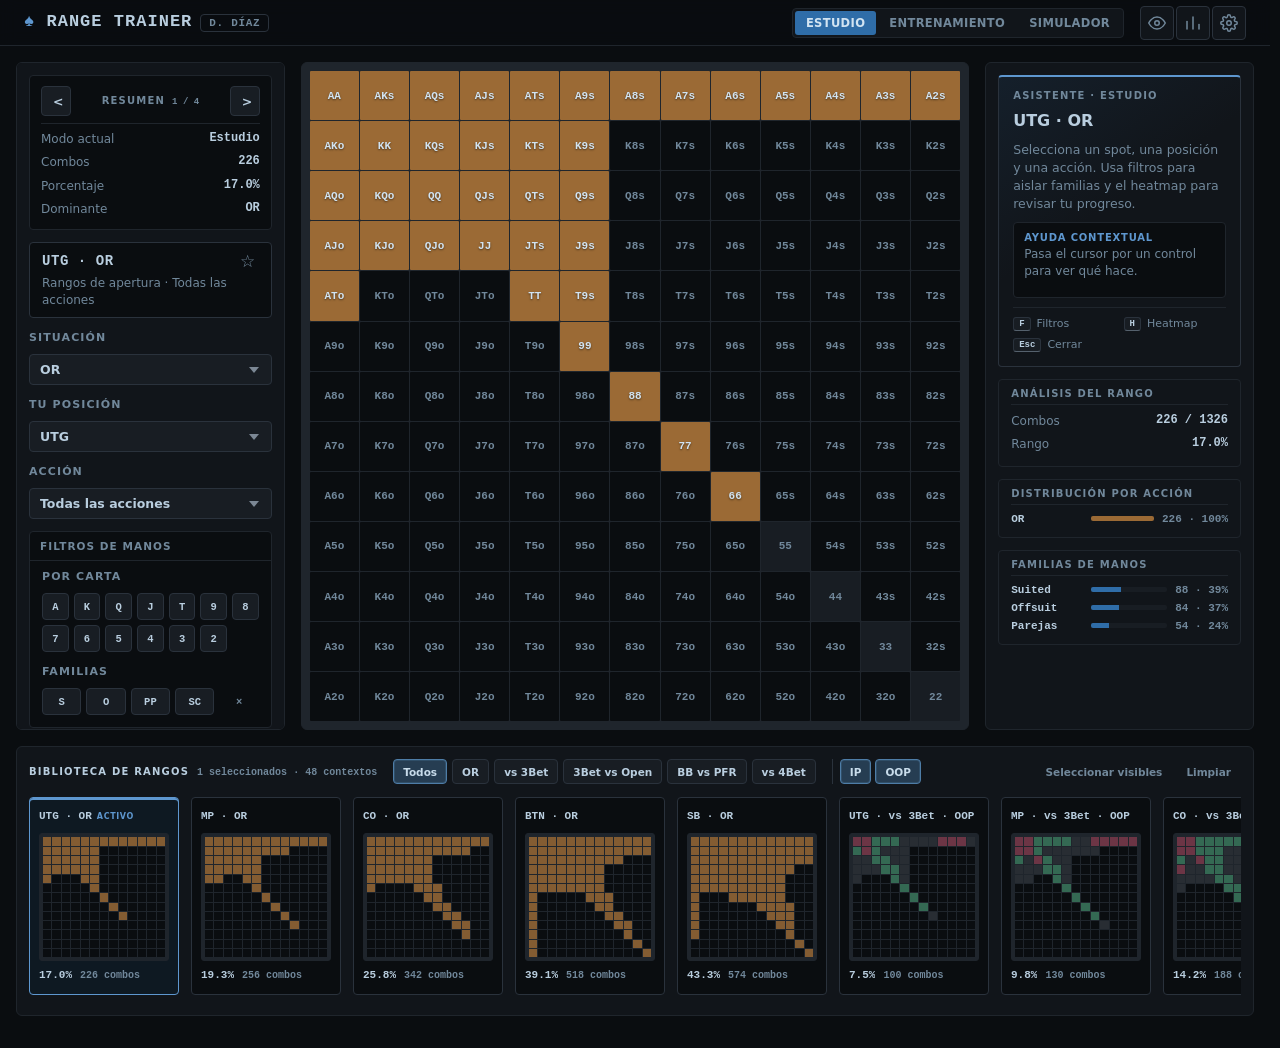
==== index.html @ 61d2cd0c "Base estable antes de Claude" ====
<!DOCTYPE html>
<html lang="es">
<head>
  <meta charset="UTF-8" />
  <meta name="viewport" content="width=device-width, initial-scale=1" />
  <meta name="color-scheme" content="dark" />
  <link rel="icon" href="data:," />
  <title>Range Trainer</title>
  <link rel="stylesheet" href="css/styles.css" />
</head>
<body>

  <!-- ========================================================================
       CABECERA: marca, fuente de rangos activa, tabs de modo y toggle de
       etiquetas. Las tabs cambian de modo sin recargar (ver js/ui/app.js).
       ===================================================================== -->
  <header class="app-header">
    <div class="brand">
      <span class="brand-title"><span class="brand-suit">♠</span> RANGE TRAINER</span>
      <span class="brand-source" id="source-label"></span>
    </div>

    <nav class="tabs" id="mode-tabs" role="tablist" aria-label="Modos">
      <button type="button" data-mode="study" role="tab">Estudio</button>
      <button type="button" data-mode="training" role="tab">Entrenamiento</button>
      <button type="button" data-mode="simulator" role="tab">Simulador</button>
    </nav>

    <div class="header-actions">
      <button type="button" id="labels-toggle" class="icon-btn"
              title="Mostrar u ocultar etiquetas de mano" aria-pressed="false">
        <svg viewBox="0 0 24 24" width="18" height="18" fill="none"
             stroke="currentColor" stroke-width="2" stroke-linecap="round" stroke-linejoin="round">
          <path d="M1 12s4-8 11-8 11 8 11 8-4 8-11 8-11-8-11-8z"/><circle cx="12" cy="12" r="3"/>
        </svg>
      </button>
      <button type="button" id="stats-btn" class="icon-btn" title="Estadísticas">
        <svg viewBox="0 0 24 24" width="18" height="18" fill="none"
             stroke="currentColor" stroke-width="2" stroke-linecap="round" stroke-linejoin="round">
          <line x1="4" y1="20" x2="4" y2="10"/><line x1="12" y1="20" x2="12" y2="4"/><line x1="20" y1="20" x2="20" y2="14"/>
        </svg>
      </button>
      <button type="button" id="config-btn" class="icon-btn" title="Configuración">
        <svg viewBox="0 0 24 24" width="18" height="18" fill="none"
             stroke="currentColor" stroke-width="2" stroke-linecap="round" stroke-linejoin="round">
          <circle cx="12" cy="12" r="3"/>
          <path d="M19.4 15a1.65 1.65 0 0 0 .33 1.82l.06.06a2 2 0 1 1-2.83 2.83l-.06-.06a1.65 1.65 0 0 0-1.82-.33 1.65 1.65 0 0 0-1 1.51V21a2 2 0 1 1-4 0v-.09a1.65 1.65 0 0 0-1-1.51 1.65 1.65 0 0 0-1.82.33l-.06.06a2 2 0 1 1-2.83-2.83l.06-.06a1.65 1.65 0 0 0 .33-1.82 1.65 1.65 0 0 0-1.51-1H3a2 2 0 1 1 0-4h.09a1.65 1.65 0 0 0 1.51-1 1.65 1.65 0 0 0-.33-1.82l-.06-.06a2 2 0 1 1 2.83-2.83l.06.06a1.65 1.65 0 0 0 1.82.33h0a1.65 1.65 0 0 0 1-1.51V3a2 2 0 1 1 4 0v.09a1.65 1.65 0 0 0 1 1.51h0a1.65 1.65 0 0 0 1.82-.33l.06-.06a2 2 0 1 1 2.83 2.83l-.06.06a1.65 1.65 0 0 0-.33 1.82v0a1.65 1.65 0 0 0 1.51 1H21a2 2 0 1 1 0 4h-.09a1.65 1.65 0 0 0-1.51 1z"/>
        </svg>
      </button>
    </div>
  </header>

  <!-- ========================================================================
       CUERPO: matriz + paneles contextuales.
       Todo el contenido dinámico lo genera js/ui/app.js a partir del motor.
       ===================================================================== -->
  <main class="app-main">
    <section class="grid-section" aria-label="Matriz de manos">
      <div class="status-bar">
        <span id="status-label"></span>
        <span id="status-stats"></span>
      </div>
      <div id="grid"></div>
      <!-- En una sesión del simulador esta superficie sustituye a la matriz. -->
      <section id="sim-stage" class="sim-stage" aria-label="Mesa del simulador"></section>
    </section>

    <aside id="panel" class="panel" aria-label="Controles"></aside>

    <!-- Columna de análisis (solo escritorio): métricas y desgloses siempre
         visibles. En móvil la oculta el CSS y la info vive en el panel. -->
    <aside id="insights" class="insights" aria-label="Análisis"></aside>

    <!-- Biblioteca visual y selector de entrenamiento compartido por todos
         los modos. Se mantiene fuera de los tres bloques superiores. -->
    <section id="range-gallery" class="range-gallery" aria-label="Galería de rangos"></section>

  </main>

  <!-- Barra de acciones fija (móvil): comprobar / siguiente / config sin
       hacer scroll. La rellena js/ui/app.js según el estado del quiz. -->
  <nav id="action-bar" class="action-bar" aria-label="Acciones rápidas"></nav>

  <!-- ========================================================================
       SCRIPTS — el orden importa:
         1. core/hands.js        namespace RT + utilidades puras
         2. core/range-engine.js registro y consultas de rangos
         3. core/quiz-engine.js  motores de quiz (define la API de preguntas)
         4. data/*.js            DATOS declarativos (rangos y preguntas)
         5. ui/*.js              matriz e interfaz
       Para añadir rangos o preguntas solo se tocan los archivos de data/.
       ===================================================================== -->
  <script src="js/core/hands.js"></script>
  <script src="js/core/module-registry.js"></script>
  <script src="js/core/range-engine.js"></script>
  <script src="js/core/quiz-engine.js"></script>
  <script src="js/core/stats.js"></script>
  <script src="js/core/simulator-engine.js"></script>
  <script src="js/data/ranges.data.js"></script>
  <script src="js/data/ranges-extra.data.js"></script>
  <script src="js/data/questions.data.js"></script>
  <script src="js/ui/components.js"></script>
  <script src="js/ui/grid.js"></script>
  <script src="js/ui/settings.js"></script>
  <script src="js/ui/range-gallery.js"></script>
  <script src="js/ui/dialogs.js"></script>
  <script src="js/ui/quizzes/quiz-common-ui.js"></script>
  <script src="js/ui/quizzes/quiz-results-ui.js"></script>
  <script src="js/ui/study/study-ui.js"></script>
  <script src="js/ui/quizzes/range-quiz-ui.js"></script>
  <script src="js/ui/quizzes/surgical-quiz-ui.js"></script>
  <script src="js/ui/quizzes/training-ui.js"></script>
  <script src="js/ui/simulator/table-view.js"></script>
  <script src="js/ui/simulator-ui.js"></script>
  <script src="js/ui/app.js"></script>
</body>
</html>
---- css/styles.css ----
/* ============================================================================
 * styles.css — SISTEMA DE DISEÑO DE RANGE TRAINER
 * ============================================================================
 * Tema oscuro, minimalista y rápido. Sin dependencias externas: tipografías
 * del sistema (la app funciona 100% offline abriendo index.html).
 *
 * ÍNDICE
 *   1. Tokens (variables globales)
 *   2. Base y layout
 *   3. Cabecera y tabs
 *   4. Matriz 13×13
 *   5. Panel y componentes (botones, grupos, tarjetas, chips)
 *   6. Feedback de revisión
 *   7. Responsive
 *   8. Accesibilidad y movimiento reducido
 * ==========================================================================*/

/* ----------------------------------------------------------------------------
 * 1. TOKENS — toda la app deriva de estas variables. Cambiar el tema o la
 *    escala se hace aquí, en un único sitio.
 * --------------------------------------------------------------------------*/
:root {
  /* Color — herramienta profesional de análisis: fondo casi negro,
     superficies gris carbón, bordes gris acero, texto blanco roto y
     secundario gris azulado. Acento azul frío contenido (estilo software
     financiero); los rojos quedan reservados para errores. */
  --bg:        #0a0d10;   /* fondo casi negro */
  --surface:   #11151a;   /* paneles y tarjetas, gris carbón */
  --surface-2: #181d23;   /* elementos elevados / hover */
  --border:    #2a323c;   /* gris acero */
  --border-soft: #1f252c;
  --text:      #b9cedf;   /* azul hielo suave */
  --text-muted:#71889b;   /* gris azulado */
  --accent:    #2f6da8;   /* azul frío: acción primaria */
  --accent-hi: #5e97cf;   /* variante para texto/realces sobre fondo oscuro */
  --accent-ink:#d2e4f2;
  --selected-bg: #263d52;
  --selected-border: #4e7da7;
  --selected-text: #c8dceb;
  --scroll-track: #10161c;
  --scroll-thumb: #354b5e;
  --scroll-thumb-hover: #496984;

  /* Semánticos de revisión (discretos, contraste útil) */
  --ok:      #3f9d74;
  --extra:   #bd9343;
  --missing: #5d8fc2;
  --wrong:   #bd5550;

  /* Tipografía (sistema: cero dependencias, carga instantánea) */
  --font-ui:   system-ui, -apple-system, "Segoe UI", Roboto, "Helvetica Neue", sans-serif;
  --font-mono: ui-monospace, "SF Mono", "Cascadia Mono", "JetBrains Mono", Menlo, Consolas, monospace;

  /* Escala de espaciado */
  --sp-1: 4px;  --sp-2: 8px;  --sp-3: 12px;  --sp-4: 16px;  --sp-5: 24px;  --sp-6: 32px;

  /* Radios y sombras: geometría dura, esquinas mínimas */
  --radius: 6px;
  --radius-sm: 4px;
  --shadow: 0 8px 24px rgba(0, 0, 0, .45);

  /* Tamaños de layout */
  --panel-width: clamp(250px, 21vw, 300px);
  --header-h: 46px;
  --workspace-grid-height: min(78vh, var(--grid-max));
  --workspace-grid-offset: 31px;

  /* Ajustables desde Configuración (js/ui/settings.js) */
  --grid-max: 720px;        /* tamaño máximo de la matriz */
  --base-font: 14px;        /* tamaño de texto base */
  --cell-intensity: 100;    /* % de intensidad del color de las celdas */
}

/* Tema de alto contraste: mismos componentes, tokens más duros. */
body[data-theme="contraste"] {
  --bg: #000000;
  --surface: #0b0d10;
  --surface-2: #151920;
  --border: #3d4651;
  --border-soft: #2b323b;
  --text: #c7dceb;
  --text-muted: #849bae;
  --accent-ink: #d9e9f5;
  --selected-bg: #2b465e;
  --selected-border: #628fb5;
  --selected-text: #d5e6f2;
  --cell-intensity: 100;
}

/* ----------------------------------------------------------------------------
 * 2. BASE Y LAYOUT
 * --------------------------------------------------------------------------*/
* {
  box-sizing: border-box;
  scrollbar-width: thin;
  scrollbar-color: var(--scroll-thumb) var(--scroll-track);
}

*::-webkit-scrollbar {
  width: 10px;
  height: 10px;
}

*::-webkit-scrollbar-track {
  background: var(--scroll-track);
  border-radius: 999px;
}

*::-webkit-scrollbar-thumb {
  background: var(--scroll-thumb);
  border: 2px solid var(--scroll-track);
  border-radius: 999px;
}

*::-webkit-scrollbar-thumb:hover { background: var(--scroll-thumb-hover); }
*::-webkit-scrollbar-corner { background: var(--scroll-track); }

::selection {
  color: var(--selected-text);
  background: color-mix(in srgb, var(--accent) 58%, var(--surface-2));
}

html, body { margin: 0; padding: 0; }

body {
  background: var(--bg);
  color: var(--text);
  font-family: var(--font-ui);
  font-size: var(--base-font);
  line-height: 1.45;
  -webkit-font-smoothing: antialiased;
  min-height: 100vh;
}

.app-main {
  display: grid;
  grid-template-columns: minmax(0, 1fr) var(--panel-width);
  gap: var(--sp-4);
  max-width: 1480px;
  margin: 0 auto;
  padding: var(--sp-4);
  align-items: start;
}

/* ----------------------------------------------------------------------------
 * 3. CABECERA Y TABS
 * --------------------------------------------------------------------------*/
.app-header {
  position: sticky;
  top: 0;
  z-index: 10;
  display: flex;
  align-items: center;
  gap: var(--sp-4);
  height: var(--header-h);
  padding: 0 var(--sp-5);
  background: color-mix(in srgb, var(--bg) 88%, transparent);
  backdrop-filter: blur(8px);
  border-bottom: 1px solid var(--border-soft);
}

.brand {
  display: flex;
  align-items: baseline;
  gap: var(--sp-2);
  min-width: 0;
}

.brand-title {
  font-family: var(--font-mono);
  font-weight: 700;
  font-size: 17px;
  letter-spacing: .06em;
  white-space: nowrap;
}

.brand-title .brand-suit { color: var(--accent-hi); }

.brand-source {
  font: 600 11px var(--font-mono);
  letter-spacing: .06em;
  text-transform: uppercase;
  color: var(--text-muted);
  border: 1px solid var(--border);
  border-radius: var(--radius-sm);
  padding: 2px 8px;
  white-space: nowrap;
}

.tabs {
  display: flex;
  gap: 2px;
  margin-left: auto;
  background: var(--surface);
  border: 1px solid var(--border-soft);
  border-radius: var(--radius-sm);
  padding: 2px;
}

.tabs button {
  appearance: none;
  border: 0;
  background: transparent;
  color: var(--text-muted);
  font: 700 11.5px var(--font-ui);
  letter-spacing: .03em;
  text-transform: uppercase;
  padding: 5px 11px;
  border-radius: 3px;
  cursor: pointer;
  transition: background .15s, color .15s;
  white-space: nowrap;
}

.tabs button:hover { color: var(--text); }

.tabs button.is-active {
  background: var(--accent);
  color: var(--accent-ink);
}

.header-actions {
  display: flex;
  align-items: center;
  gap: 2px;
  flex: 0 0 auto;
}

/* Botón icono (toggle de etiquetas) */
.icon-btn {
  appearance: none;
  background: var(--surface);
  border: 1px solid var(--border);
  color: var(--text-muted);
  border-radius: var(--radius-sm);
  width: 34px;
  height: 34px;
  display: grid;
  place-items: center;
  cursor: pointer;
  transition: color .15s, border-color .15s;
}
.icon-btn:hover { color: var(--text); border-color: var(--text-muted); }
.icon-btn.is-active { color: var(--accent-hi); border-color: var(--accent); }

/* ----------------------------------------------------------------------------
 * 4. MATRIZ 13×13 — el elemento protagonista de la aplicación.
 * --------------------------------------------------------------------------*/
.grid-section {
  display: flex;
  flex-direction: column;
  gap: var(--sp-3);
  min-width: 0;
}

.status-bar {
  display: flex;
  align-items: center;
  gap: var(--sp-3);
  font-family: var(--font-mono);
  font-size: 13px;
}

#status-label {
  font-weight: 700;
  letter-spacing: .04em;
}

#status-stats {
  color: var(--text-muted);
  margin-left: auto;
  white-space: nowrap;
}

#grid {
  position: relative;
  display: grid;
  grid-template-columns: repeat(13, minmax(0, 1fr));
  grid-template-rows: repeat(13, minmax(0, 1fr));
  gap: 1px;
  width: 100%;
  max-width: min(78vh, var(--grid-max));
  aspect-ratio: 1;
  padding: var(--sp-2);
  background: var(--border-soft);
  border: 1px solid var(--border-soft);
  border-radius: var(--radius);
  user-select: none;
}

#grid.grid-neutral .cell {
  color: transparent;
  opacity: .18;
  filter: none;
  pointer-events: none;
}

#grid.grid-neutral::after {
  content: attr(data-neutral-message);
  position: absolute;
  inset: 50% auto auto 50%;
  width: min(72%, 360px);
  transform: translate(-50%, -50%);
  padding: var(--sp-4);
  color: var(--text);
  background: color-mix(in srgb, var(--surface) 94%, transparent);
  border: 1px solid var(--border);
  border-top-color: var(--accent-hi);
  border-radius: var(--radius);
  box-shadow: 0 12px 32px rgb(0 0 0 / 28%);
  font: 700 13px/1.5 var(--font-mono);
  letter-spacing: .04em;
  text-align: center;
  pointer-events: none;
  z-index: 2;
}

/* Solo bloqueamos el scroll táctil cuando la matriz es interactiva
   (pintado por arrastre); en modo estudio la página debe poder
   desplazarse aunque el dedo empiece sobre la matriz. */
#grid.grid-interactive { touch-action: none; }

.cell {
  appearance: none;
  border: 0;
  border-radius: 1px;
  background: var(--bg);
  color: var(--text-muted);
  font: 600 clamp(7px, 1.1vw, 11px) var(--font-mono);
  padding: 0;
  display: flex;
  flex-direction: column;
  align-items: center;
  justify-content: center;
  min-width: 0;
  min-height: 0;
  overflow: hidden;
  cursor: default;
  transition: filter .1s;
}

.cell-label { line-height: 1.1; }
.cell-metric {
  min-height: 0;
  font-size: clamp(5px, .7vw, 8px);
  line-height: 1.05;
  color: color-mix(in srgb, currentColor 72%, var(--text-muted));
  white-space: nowrap;
}
.cell-metric:empty { display: none; }

/* Diagonal de parejas ligeramente diferenciada */
.cell-pair { background: var(--surface-2); }

/* Relleno por acción (--cell-color lo fija grid.js). La intensidad es
   configurable: el color se mezcla con el fondo según --cell-intensity. */
.cell-filled {
  background: color-mix(in srgb, var(--cell-color) calc(var(--cell-intensity) * 1%), var(--surface-2));
  color: var(--accent-ink);
  text-shadow: 0 1px 2px rgba(0, 0, 0, .5);
}

/* Selección binaria del quiz quirúrgico: acero claro, sin colorines */
.cell-selected {
  background: var(--selected-bg);
  box-shadow: inset 0 0 0 1px var(--selected-border);
  color: var(--selected-text);
  font-weight: 700;
}

/* Atenuado por filtros del modo estudio */
.cell-dimmed { opacity: .18; }

/* Interactividad */
.grid-interactive .cell { cursor: pointer; }
.grid-interactive .cell:hover { filter: brightness(1.25); }
.grid-dragging .cell { transition: none; }

/* Ocultar etiquetas (entrenar sin texto) */
.grid-hide-labels .cell { color: transparent; text-shadow: none; }

/* Marcas de revisión */
.mark-ok      { box-shadow: inset 0 0 0 2px var(--ok); }
.mark-wrong   { box-shadow: inset 0 0 0 2px var(--wrong); }
.mark-extra   { box-shadow: inset 0 0 0 2px var(--extra); }
.mark-missing {
  box-shadow: inset 0 0 0 2px var(--missing);
  border-style: dashed;
  opacity: .85;
}

/* ----------------------------------------------------------------------------
 * 5. PANEL Y COMPONENTES
 * --------------------------------------------------------------------------*/
.panel {
  display: flex;
  flex-direction: column;
  gap: var(--sp-3);
  background: var(--surface);
  border: 1px solid var(--border-soft);
  border-radius: var(--radius);
  padding: var(--sp-3);
  position: sticky;
  top: calc(var(--header-h) + var(--sp-4));
  max-height: calc(100vh - var(--header-h) - var(--sp-6));
  overflow-y: auto;
}

.workspace-card {
  display: flex;
  flex-direction: column;
  gap: 7px;
  padding: 10px 11px;
  background: var(--bg);
  border: 1px solid var(--border-soft);
  border-radius: var(--radius-sm);
}

.workspace-pager {
  flex: 0 0 auto;
  min-height: 138px;
}

.workspace-pager-head {
  display: grid;
  grid-template-columns: 30px 1fr 30px;
  align-items: center;
  gap: 6px;
  padding-bottom: 7px;
  border-bottom: 1px solid var(--border-soft);
}

.workspace-page-btn {
  min-width: 30px;
  width: 30px;
  min-height: 28px;
  padding: 0;
  font: 700 19px/1 var(--font-mono);
  color: var(--text-muted);
}

.workspace-page-title {
  display: flex;
  align-items: baseline;
  justify-content: center;
  gap: 7px;
  min-width: 0;
  text-align: center;
}

.workspace-page-index {
  font: 600 9px var(--font-mono);
  color: var(--text-muted);
  white-space: nowrap;
}

.workspace-page-body {
  display: flex;
  flex-direction: column;
  gap: 6px;
  min-height: 72px;
  justify-content: center;
  overflow: hidden;
}

.workspace-head {
  display: flex;
  align-items: center;
  justify-content: space-between;
  gap: var(--sp-2);
}

.workspace-eyebrow,
.assistant-eyebrow {
  font: 700 10px var(--font-ui);
  letter-spacing: .12em;
  text-transform: uppercase;
  color: var(--text-muted);
}

.mode-badge {
  font: 700 10px var(--font-mono);
  letter-spacing: .05em;
  text-transform: uppercase;
  color: var(--accent-hi);
  border: 1px solid var(--accent);
  border-radius: 3px;
  padding: 2px 6px;
}

.workspace-metrics {
  display: flex;
  flex-direction: column;
  gap: 4px;
  padding-top: 6px;
  border-top: 1px solid var(--border-soft);
}

.workspace-card .stat-value {
  max-width: 168px;
  overflow: hidden;
  text-overflow: ellipsis;
}

.legend-grid {
  display: grid;
  grid-template-columns: repeat(2, minmax(0, 1fr));
  gap: 5px 10px;
}

.legend-item {
  display: flex;
  align-items: center;
  gap: 6px;
  min-width: 0;
  font: 600 11px var(--font-mono);
  color: var(--text-muted);
}

.legend-dot {
  width: 9px;
  height: 9px;
  flex: 0 0 auto;
  border-radius: 2px;
  box-shadow: inset 0 0 0 1px rgba(255, 255, 255, .12);
}

.shortcut-grid {
  display: grid;
  grid-template-columns: repeat(2, minmax(0, 1fr));
  gap: 5px 8px;
}

.shortcut-row {
  display: flex;
  align-items: center;
  gap: 6px;
  min-width: 0;
  font-size: 11px;
  color: var(--text-muted);
}

.shortcut-key,
.key-hint {
  font: 700 9px var(--font-mono);
  color: var(--text);
  background: var(--surface-2);
  border: 1px solid var(--border);
  border-bottom-color: color-mix(in srgb, var(--border) 70%, var(--text));
  border-radius: 3px;
  padding: 1px 5px;
  white-space: nowrap;
}

.shortcut-label {
  min-width: 0;
  overflow: hidden;
  text-overflow: ellipsis;
  white-space: nowrap;
}

.key-hint {
  margin-left: 7px;
  color: currentColor;
  background: color-mix(in srgb, var(--bg) 55%, transparent);
}

.panel-group { display: flex; flex-direction: column; gap: var(--sp-2); }

.panel-group-title {
  font-size: 11px;
  font-weight: 700;
  letter-spacing: .1em;
  text-transform: uppercase;
  color: var(--text-muted);
}

.btn-row { display: flex; flex-wrap: wrap; gap: var(--sp-2); }

.study-rank-filters .btn-row {
  display: grid;
  grid-template-columns: repeat(7, minmax(0, 1fr));
  gap: 5px;
}
.study-rank-filters .btn,
.study-family-filters .btn,
.study-heatmap-filters .btn {
  min-width: 0;
  min-height: 27px;
  padding: 3px 6px;
  font: 700 10.5px var(--font-mono);
}
.study-family-filters .btn-row,
.study-heatmap-filters .btn-row {
  display: grid;
  grid-auto-flow: column;
  grid-auto-columns: minmax(0, 1fr);
  gap: 5px;
}

.training-mode-selector,
.training-filter {
  display: flex;
  flex-direction: column;
  gap: 6px;
}

.training-mode-selector {
  padding: 9px 10px;
  background: var(--surface);
  border: 1px solid var(--border-soft);
  border-radius: var(--radius-sm);
}

.training-mode-grid,
.training-filter-grid {
  display: grid;
  gap: 5px;
  width: 100%;
}

.training-mode-grid {
  grid-template-columns: repeat(2, minmax(0, 1fr));
}

.training-filter-grid .btn,
.training-mode-grid .btn {
  width: 100%;
  min-width: 0;
  padding-inline: 5px;
  overflow: hidden;
  text-overflow: ellipsis;
  white-space: nowrap;
}

.training-filter.is-ranks .training-filter-grid {
  grid-template-columns: repeat(7, minmax(0, 1fr));
}

.training-filter.is-families .training-filter-grid {
  grid-template-columns: repeat(4, minmax(0, 1fr));
}

.training-filter.is-actions .training-filter-grid {
  grid-template-columns: repeat(5, minmax(0, 1fr));
}

.training-filter.is-levels .training-filter-grid {
  grid-template-columns: repeat(3, minmax(0, 1fr));
}

.training-filter.is-ranks .btn,
.training-filter.is-actions .btn {
  font-family: var(--font-mono);
  font-size: 10px;
}

.training-mode-grid .btn,
.training-filter.is-families .btn {
  font-size: 10.5px;
}

.training-filter.is-families .btn {
  padding-inline: 2px;
}

.training-filter.is-families .btn:last-child {
  font-size: 9px;
}

.panel-hint {
  margin: 0;
  font-size: 13px;
  color: var(--text-muted);
}

/* Botón estándar */
.btn {
  appearance: none;
  font: 600 12.5px var(--font-ui);
  color: var(--text);
  background: var(--surface-2);
  border: 1px solid var(--border);
  border-radius: var(--radius-sm);
  padding: 5px 11px;
  min-height: 30px;          /* densidad de escritorio; la barra móvil usa 44px */
  cursor: pointer;
  transition: border-color .15s, background .15s, color .15s;
}

.btn:hover:not(:disabled) { border-color: var(--text-muted); }

.btn.is-active {
  background: var(--selected-bg);
  border-color: var(--selected-border);
  color: var(--selected-text);
  box-shadow: inset 0 0 0 1px color-mix(in srgb, var(--selected-border) 28%, transparent);
}

.btn:disabled {
  opacity: .35;
  cursor: not-allowed;
}

/* Botón con acento de acción (pinceles y leyenda): el color viene del dato */
.btn-action { border-left: 4px solid var(--btn-accent, var(--border)); }
.btn-action.is-active {
  background: var(--btn-accent);
  border-color: var(--btn-accent);
  color: var(--accent-ink);
}

/* Acción primaria */
.btn-primary {
  background: var(--accent);
  border-color: var(--accent);
  color: var(--accent-ink);
}
.btn-primary:hover:not(:disabled) {
  border-color: var(--accent);
  filter: brightness(1.08);
}

/* Botón discreto */
.btn-ghost {
  background: transparent;
  border-color: transparent;
  color: var(--text-muted);
}
.btn-ghost:hover:not(:disabled) { color: var(--text); border-color: var(--border); }

/* Tarjeta de enunciado (quiz) */
.prompt-card {
  background: var(--surface-2);
  border: 1px solid var(--border);
  border-left: 3px solid var(--accent);
  border-radius: var(--radius-sm);
  padding: var(--sp-2) var(--sp-3);
  display: flex;
  flex-direction: column;
  gap: var(--sp-1);
}

.prompt-progress {
  font: 700 11px var(--font-mono);
  color: var(--text-muted);
  letter-spacing: .08em;
  text-transform: uppercase;
}

.prompt-text { font-weight: 600; font-size: 15px; }

.prompt-sub {
  font-size: 12.5px;
  color: var(--text-muted);
  line-height: 1.4;
}

/* Resumen fijo de contexto (modo estudio): qué estoy viendo, de un vistazo */
.context-card {
  background: var(--bg);
  border: 1px solid var(--border);
  border-radius: var(--radius-sm);
  padding: var(--sp-2) var(--sp-3);
  display: flex;
  flex-direction: column;
  gap: 3px;
}

.context-main {
  font: 700 14px var(--font-mono);
  letter-spacing: .04em;
}

.context-sub {
  font-size: 12px;
  color: var(--text-muted);
}

/* Tarjeta de puntuación */
.score-card {
  background: var(--surface-2);
  border: 1px solid var(--border);
  border-radius: var(--radius-sm);
  padding: var(--sp-3) var(--sp-4);
  display: flex;
  flex-direction: column;
  gap: var(--sp-2);
}

.score-title { font-weight: 700; }

.score-row { display: flex; flex-wrap: wrap; gap: var(--sp-2); }

/* Chips de resultado. Pueden ser <button> (clicables: enfocan un grupo
   en la matriz) o <span> (informativos en la tarjeta de puntuación). */
.chip {
  display: inline-flex;
  align-items: center;
  gap: 6px;
  font: 600 12px var(--font-mono);
  background: transparent;
  border: 1px solid var(--border);
  border-radius: var(--radius-sm);
  padding: 5px 10px;
  color: var(--text-muted);
}

button.chip { cursor: pointer; transition: background .12s, color .12s; }
button.chip:hover { color: var(--text); }

.chip-count { color: var(--text); }

.chip-ok      { border-color: var(--ok);      } .chip-ok      .chip-count { color: var(--ok); }
.chip-wrong   { border-color: var(--wrong);   } .chip-wrong   .chip-count { color: var(--wrong); }
.chip-extra   { border-color: var(--extra);   } .chip-extra   .chip-count { color: var(--extra); }
.chip-missing { border-color: var(--missing); } .chip-missing .chip-count { color: var(--missing); }

/* Chip activo = grupo enfocado en la matriz */
.chip.is-active { color: var(--bg); }
.chip-ok.is-active      { background: var(--ok); }
.chip-wrong.is-active   { background: var(--wrong); }
.chip-extra.is-active   { background: var(--extra); }
.chip-missing.is-active { background: var(--missing); }
.chip.is-active .chip-count,
.chip.is-active .chip-label { color: var(--bg); }

/* ----------------------------------------------------------------------------
 * 6. PANEL DE REVISIÓN (integrado en el panel izquierdo).
 * --------------------------------------------------------------------------*/
.review-panel {
  display: flex;
  flex-direction: column;
  gap: var(--sp-3);
  background: var(--bg);
  border: 1px solid var(--border-soft);
  border-radius: var(--radius);
  padding: var(--sp-3);
}

.review-head {
  display: flex;
  align-items: baseline;
  gap: var(--sp-3);
  flex-wrap: wrap;
}

.review-verdict {
  font: 700 13px var(--font-mono);
  letter-spacing: .1em;
}
.review-verdict.is-ok   { color: var(--ok); }
.review-verdict.is-fail { color: var(--wrong); }

.review-pct {
  font: 700 13px var(--font-mono);
  color: var(--text);
  margin-left: auto;
}

.review-chips,
.review-views {
  display: flex;
  flex-wrap: wrap;
  gap: var(--sp-2);
}

.review-views .btn {
  min-height: 32px;
  padding: 5px 10px;
  font-size: 12px;
}


/* ----------------------------------------------------------------------------
 * 6b. COMPONENTES NUEVOS — selects, desplegables, favoritos, explicaciones
 * --------------------------------------------------------------------------*/

/* Selector desplegable nativo (compacto en móvil) */
.select {
  appearance: none;
  width: 100%;
  font: 600 12.5px var(--font-ui);
  color: var(--text);
  background: var(--surface-2);
  border: 1px solid var(--border);
  border-radius: var(--radius-sm);
  padding: 6px 30px 6px 10px;
  min-height: 31px;
  cursor: pointer;
  background-image: url("data:image/svg+xml;charset=utf-8,%3Csvg xmlns='http://www.w3.org/2000/svg' width='10' height='6'%3E%3Cpath d='M0 0l5 6 5-6z' fill='%237b8794'/%3E%3C/svg%3E");
  background-repeat: no-repeat;
  background-position: right 12px center;
}
.select:hover { border-color: var(--text-muted); }

/* Sección plegable: lo secundario no roba pantalla (clave en móvil) */
.collapsible {
  border: 1px solid var(--border-soft);
  border-radius: var(--radius-sm);
  background: var(--bg);
}

.collapsible-head {
  appearance: none;
  width: 100%;
  display: flex;
  align-items: center;
  gap: var(--sp-2);
  background: transparent;
  border: 0;
  color: var(--text-muted);
  font: 700 10.5px var(--font-ui);
  letter-spacing: .1em;
  text-transform: uppercase;
  padding: 8px 10px;
  cursor: pointer;
}
.collapsible-head:hover { color: var(--text); }
.collapsible.is-open .collapsible-head { color: var(--text); }

.collapsible-title { flex: 1; text-align: left; }

.collapsible-badge {
  font: 700 10px var(--font-mono);
  color: var(--accent-hi);
  border: 1px solid var(--border);
  border-radius: var(--radius-sm);
  padding: 1px 6px;
  text-transform: none;
  letter-spacing: 0;
}

.collapsible-arrow { color: var(--text-muted); }

.collapsible-body {
  display: flex;
  flex-direction: column;
  gap: var(--sp-3);
  padding: var(--sp-2) var(--sp-3) var(--sp-3);
  border-top: 1px solid var(--border-soft);
}

/* Cabecera del resumen de contexto con estrella de favorito */
.context-head {
  display: flex;
  align-items: center;
  gap: var(--sp-2);
}
.context-head .context-main { flex: 1; }

.fav-btn {
  appearance: none;
  background: transparent;
  border: 0;
  color: var(--text-muted);
  font-size: 17px;
  line-height: 1;
  cursor: pointer;
  padding: 2px 4px;
}
.fav-btn:hover { color: var(--text); }
.fav-btn.is-fav { color: var(--accent-hi); }

/* Tarjeta de explicación pedagógica (revisión) */
.meta-card {
  background: var(--bg);
  border: 1px solid var(--border);
  border-radius: var(--radius-sm);
  padding: var(--sp-3) var(--sp-4);
  display: flex;
  flex-direction: column;
  gap: 4px;
}
.meta-label {
  font: 700 10px var(--font-ui);
  letter-spacing: .1em;
  text-transform: uppercase;
  color: var(--text-muted);
}
.meta-text { font-size: 13px; line-height: 1.45; }

/* ----------------------------------------------------------------------------
 * 6c. MODAL — configuración y estadísticas
 * --------------------------------------------------------------------------*/
.modal-overlay {
  display: none;
  position: fixed;
  inset: 0;
  z-index: 50;
  background: rgba(0, 0, 0, .6);
  padding: var(--sp-4);
}
.modal-overlay.is-open { display: grid; place-items: center; }

.modal {
  width: min(560px, 100%);
  max-height: min(85vh, 720px);
  display: flex;
  flex-direction: column;
  background: var(--surface);
  border: 1px solid var(--border);
  border-radius: var(--radius);
  box-shadow: var(--shadow);
  overflow: hidden;
}

.modal.modal-wide {
  width: min(980px, 100%);
  max-height: min(92vh, 900px);
}

.modal-head {
  display: flex;
  align-items: center;
  padding: var(--sp-3) var(--sp-4);
  border-bottom: 1px solid var(--border-soft);
}
.modal-head h2 {
  margin: 0;
  flex: 1;
  font: 700 14px var(--font-mono);
  letter-spacing: .08em;
  text-transform: uppercase;
}
.modal-close {
  appearance: none;
  background: transparent;
  border: 0;
  color: var(--text-muted);
  font-size: 15px;
  cursor: pointer;
  padding: 4px 6px;
}
.modal-close:hover { color: var(--text); }

.modal-body {
  overflow-y: auto;
  padding: var(--sp-4);
}

.config-root, .stats-root {
  display: flex;
  flex-direction: column;
  gap: var(--sp-5);
}

.config-section, .stats-section {
  display: flex;
  flex-direction: column;
  gap: var(--sp-3);
}

.config-title {
  margin: 0;
  font: 700 11px var(--font-ui);
  letter-spacing: .12em;
  text-transform: uppercase;
  color: var(--accent-hi);
  border-bottom: 1px solid var(--border-soft);
  padding-bottom: 6px;
}

.inline-notice {
  padding: 9px 11px;
  border: 1px solid var(--border);
  border-left: 3px solid var(--accent-hi);
  border-radius: var(--radius-sm);
  background: var(--surface-2);
  color: var(--text);
  font-size: 12.5px;
  line-height: 1.4;
}
.inline-notice.is-warning { border-left-color: var(--wrong); }

/* Estadísticas */
.stats-head { display: flex; flex-direction: column; gap: 2px; }
.stats-big { font: 700 34px var(--font-mono); letter-spacing: .02em; }
.stats-big-sub { color: var(--text-muted); font-size: 13px; }

.stats-edges {
  background: var(--bg);
  border: 1px solid var(--border);
  border-radius: var(--radius-sm);
  padding: var(--sp-3) var(--sp-4);
  display: flex;
  flex-direction: column;
  gap: 4px;
}
.stats-edge { font: 600 12.5px var(--font-mono); }

.stats-row {
  display: grid;
  grid-template-columns: 90px 1fr auto;
  align-items: center;
  gap: var(--sp-3);
  font: 600 12px var(--font-mono);
}
.stats-key { color: var(--text); white-space: nowrap; overflow: hidden; text-overflow: ellipsis; }
.stats-bar {
  height: 6px;
  background: var(--surface-2);
  border-radius: 3px;
  overflow: hidden;
}
.stats-bar-fill {
  display: block;
  height: 100%;
  background: var(--accent);
}
.stats-val { color: var(--text-muted); white-space: nowrap; }

/* ----------------------------------------------------------------------------
 * 6d. BARRA DE ACCIONES FIJA (móvil)
 * --------------------------------------------------------------------------*/
.action-bar {
  display: none;
  position: fixed;
  left: 0; right: 0; bottom: 0;
  z-index: 30;
  gap: var(--sp-2);
  padding: var(--sp-2) var(--sp-3) calc(var(--sp-2) + env(safe-area-inset-bottom, 0px));
  background: color-mix(in srgb, var(--surface) 94%, transparent);
  backdrop-filter: blur(8px);
  border-top: 1px solid var(--border);
}
.action-bar .btn { flex: 1; min-height: 44px; }
.action-bar .btn-ghost { flex: 0 0 auto; }

/* ----------------------------------------------------------------------------
 * 6e. MODO MÓVIL COMPACTO — menos aire, más matriz
 * --------------------------------------------------------------------------*/
body.is-compact .app-main { gap: var(--sp-3); padding: var(--sp-2); }
body.is-compact .panel { padding: var(--sp-3); gap: var(--sp-3); }
body.is-compact .panel-hint { display: none; }
body.is-compact .prompt-card,
body.is-compact .context-card,
body.is-compact .score-card { padding: var(--sp-2) var(--sp-3); }
body.is-compact .btn { min-height: 34px; padding: 6px 10px; }
body.is-compact .select { min-height: 34px; padding-top: 6px; padding-bottom: 6px; }
body.is-compact .collapsible-head { padding: 8px 10px; }
body.is-compact .app-header { height: 46px; }
body.is-compact #grid { padding: var(--sp-1); gap: 1px; }

/* Con modal abierto, bloquear el scroll de fondo */
body.has-modal { overflow: hidden; }


/* ----------------------------------------------------------------------------
 * 6f. SIMULADOR — sobrio: mano grande, contexto, decisiones, historial
 * --------------------------------------------------------------------------*/
.sim-prompt { gap: var(--sp-2); }
.sim-prompt.is-ok   { border-left-color: var(--ok); }
.sim-prompt.is-fail { border-left-color: var(--wrong); }

/* Mano actual: dos cartas estáticas, sin adornos */
.sim-hand {
  display: flex;
  align-items: center;
  gap: var(--sp-2);
  padding: 2px 0;
}

.sim-card {
  display: inline-grid;
  place-items: center;
  min-width: 44px;
  height: 58px;
  padding: 0 8px;
  background: color-mix(in srgb, var(--surface-2) 88%, var(--text) 12%);
  border: 1px solid color-mix(in srgb, var(--border) 82%, var(--text-muted));
  border-radius: 7px;
  font: 700 22px var(--font-mono);
  color: #8299ad;
  box-shadow: 0 4px 10px rgba(0, 0, 0, .16);
}
.sim-card.is-dark-suit { color: #8299ad; }
.sim-card.is-red { color: #b66b58; }

.sim-hand-tag {
  margin-left: var(--sp-1);
  font: 700 13px var(--font-mono);
  color: var(--text-muted);
  letter-spacing: .04em;
}

.sim-verdict {
  font: 700 13px var(--font-mono);
  letter-spacing: .12em;
}
.sim-verdict.is-ok   { color: var(--ok); }
.sim-verdict.is-fail { color: var(--wrong); }

/* Botones de decisión: grandes y fáciles de pulsar */
.btn-decision {
  min-height: 48px;
  padding: 10px 18px;
  font-size: 14px;
  flex: 1 1 auto;
}

/* Historial breve de la sesión */
.sim-history {
  display: flex;
  flex-direction: column;
  gap: var(--sp-2);
}

.sim-history-row {
  display: flex;
  align-items: baseline;
  gap: var(--sp-2);
  font: 600 12px var(--font-mono);
  color: var(--text-muted);
}

.sim-history-mark { width: 14px; text-align: center; }
.sim-history-row.is-ok .sim-history-mark   { color: var(--ok); }
.sim-history-row.is-fail .sim-history-mark { color: var(--wrong); }
.sim-history-row.is-fail .sim-history-text { color: var(--text); }

body.is-compact .sim-card { height: 48px; min-width: 38px; font-size: 19px; }
body.is-compact .btn-decision { min-height: 42px; }


/* ----------------------------------------------------------------------------
 * 6g. SIMULADOR EN WORKSPACE — mesa 6-max esquemática
 * --------------------------------------------------------------------------*/

/* El simulador comparte el workspace: matriz, paneles y biblioteca permanecen
   visibles; la mesa se añade como superficie de trabajo inferior. */
.sim-stage { display: none; }

body.mode-simulator.sim-session-active #grid { display: none; }

body.mode-simulator.sim-session-active .grid-section > .sim-stage {
  display: flex;
  align-items: center;
  justify-content: center;
  width: 100%;
  max-width: var(--grid-max);
  height: var(--workspace-grid-height);
  aspect-ratio: auto;
  min-height: 0;
  padding: var(--sp-3);
  background: var(--surface);
  border: 1px solid var(--border-soft);
  border-radius: var(--radius);
  overflow: hidden;
}

.panel .sim-config {
  max-width: none;
  margin: 0;
  padding: 0;
  gap: var(--sp-3);
  background: transparent;
  border: 0;
}

/* Configuración centrada y sobria */
.sim-config {
  display: flex;
  flex-direction: column;
  gap: var(--sp-4);
  max-width: 560px;
  margin: 0 auto;
  background: var(--surface);
  border: 1px solid var(--border-soft);
  border-radius: var(--radius);
  padding: var(--sp-5);
}

.sim-config-layout {
  display: grid;
  grid-template-columns: minmax(0, 560px);
  justify-content: center;
  gap: var(--sp-4);
}

.sim-config-help {
  display: flex;
  flex-direction: column;
  gap: var(--sp-3);
}

.sim-config-title {
  margin: 0;
  font: 700 15px var(--font-mono);
  letter-spacing: .08em;
  text-transform: uppercase;
}

/* Pantalla de juego */
.sim-play {
  display: flex;
  flex-direction: column;
  gap: var(--sp-3);
  width: 100%;
  max-width: 680px;
  height: 100%;
  margin: 0 auto;
  min-height: 0;
  justify-content: flex-start;
}

.grid-section > .sim-stage .sim-topbar { display: none; }
.grid-section > .sim-stage .sim-dash,
.grid-section > .sim-stage .sim-main {
  width: 100%;
  min-height: 0;
}

.grid-section > .sim-stage .sim-dash {
  display: flex;
  flex: 1;
  height: 100%;
}

.grid-section > .sim-stage .sim-main {
  --sim-seat-overhang: 48px;
  --sim-seat-gutter: 96px;
  display: grid;
  grid-template-rows: minmax(0, 1fr) 190px;
  align-items: center;
  justify-content: stretch;
  gap: 12px;
  height: 100%;
}

.sim-topbar {
  display: flex;
  align-items: center;
  gap: var(--sp-3);
  flex-wrap: wrap;
}

.sim-progress {
  font: 700 11px var(--font-mono);
  letter-spacing: .08em;
  text-transform: uppercase;
  color: var(--text-muted);
}

.sim-session-stats { font: 600 12px var(--font-mono); color: var(--text); }

.sim-topbtns { margin-left: auto; display: flex; gap: var(--sp-2); }
.btn-sm { min-height: 30px; padding: 4px 10px; font-size: 12px; }

/* --- Mesa --- */
.sim-table {
  display: grid;
  place-items: center;
  width: 100%;
  max-width: 680px;
  margin-inline: auto;
  align-self: start;
  padding: 55px var(--sim-seat-overhang) 62px;
}

.sim-felt {
  --sim-felt-border: 12px;
  position: relative;
  width: 100%;
  aspect-ratio: 1.72 / 1;
  max-width: 640px;
  margin: 0 auto;
  background: color-mix(in srgb, var(--surface-2) 72%, var(--surface));
  border: var(--sim-felt-border) solid color-mix(in srgb, var(--border) 88%, var(--surface-2));
  border-radius: 62px;
  box-shadow: 0 12px 28px rgba(0, 0, 0, .14);
}

.sim-center {
  position: absolute;
  left: 50%; top: 50%;
  transform: translate(-50%, -50%);
  width: 72%;
  text-align: center;
}

.sim-pot-label {
  font: 700 9px var(--font-ui);
  letter-spacing: .18em;
  color: var(--text-muted);
}

.sim-pot {
  margin-top: 1px;
  font: 700 20px var(--font-mono);
  letter-spacing: .02em;
}
.sim-table-spot {
  font: 700 10px var(--font-mono);
  color: var(--text-muted);
  white-space: nowrap;
}
.sim-table-spot { margin-bottom: 5px; color: var(--text); }

.sim-board {
  display: flex;
  justify-content: center;
  gap: 5px;
  margin: 8px auto 6px;
}

.sim-board-card,
.sim-card-back {
  display: inline-grid;
  place-items: center;
  overflow: hidden;
  color: #7790a6;
  background-color: #18222c;
  background-image:
    linear-gradient(135deg, transparent 44%, rgba(126, 151, 171, .15) 45% 55%, transparent 56%),
    linear-gradient(45deg, transparent 44%, rgba(126, 151, 171, .09) 45% 55%, transparent 56%);
  background-size: 8px 8px;
  border: 1px solid #344554;
  box-shadow: 0 3px 8px rgba(0, 0, 0, .14);
}

.sim-board-card {
  width: 42px;
  height: 54px;
  border-radius: 8px;
  font: 700 14px var(--font-mono);
}

/* Slots geográficos. En Hero abajo, slot 0 es Hero y las posiciones rotan.
   En posiciones fijas se conserva el orden UTG · MP · CO · BTN · SB · BB. */
.sim-seat {
  position: absolute;
  transform: translate(-50%, -50%);
  z-index: 2;
  display: flex;
  flex-direction: column;
  align-items: center;
  justify-content: center;
  gap: 2px;
  width: 104px;
  height: 112px;
  padding: 7px 8px;
  background: color-mix(in srgb, var(--surface-2) 94%, var(--surface));
  border: 1px solid color-mix(in srgb, var(--border) 88%, var(--text-muted));
  border-radius: 14px;
  text-align: center;
  box-shadow: 0 5px 16px rgba(0, 0, 0, .14);
}

.sim-table.is-hero-bottom .sim-seat-slot-0 {
  left: 50%;
  top: calc(100% + var(--sim-felt-border) / 2);
}
.sim-table.is-hero-bottom .sim-seat-slot-1 {
  left: calc(var(--sim-felt-border) / -2);
  top: 70%;
}
.sim-table.is-hero-bottom .sim-seat-slot-2 {
  left: calc(var(--sim-felt-border) / -2);
  top: 30%;
}
.sim-table.is-hero-bottom .sim-seat-slot-3 {
  left: 50%;
  top: calc(var(--sim-felt-border) / -2);
}
.sim-table.is-hero-bottom .sim-seat-slot-4 {
  left: calc(100% + var(--sim-felt-border) / 2);
  top: 30%;
}
.sim-table.is-hero-bottom .sim-seat-slot-5 {
  left: calc(100% + var(--sim-felt-border) / 2);
  top: 70%;
}

.sim-table.is-fixed .sim-seat-slot-0 {
  left: 25%;
  top: calc(var(--sim-felt-border) / -2);
}
.sim-table.is-fixed .sim-seat-slot-1 {
  left: 75%;
  top: calc(var(--sim-felt-border) / -2);
}
.sim-table.is-fixed .sim-seat-slot-2 {
  left: calc(100% + var(--sim-felt-border) / 2);
  top: 50%;
}
.sim-table.is-fixed .sim-seat-slot-3 {
  left: 75%;
  top: calc(100% + var(--sim-felt-border) / 2);
}
.sim-table.is-fixed .sim-seat-slot-4 {
  left: 25%;
  top: calc(100% + var(--sim-felt-border) / 2);
}
.sim-table.is-fixed .sim-seat-slot-5 {
  left: calc(var(--sim-felt-border) / -2);
  top: 50%;
}

.sim-seat.is-hero {
  border-color: var(--accent-hi);
  background: color-mix(in srgb, var(--accent) 10%, var(--surface-2));
  box-shadow: 0 0 0 1px color-mix(in srgb, var(--accent-hi) 70%, transparent),
    0 8px 22px rgba(0, 0, 0, .2);
}

.sim-seat.is-folded { opacity: .42; }
.sim-seat.is-pending:not(.is-hero) { border-color: var(--border-soft); }
.sim-seat.is-active { border-color: var(--accent-hi); }
.sim-seat.is-aggressor:not(.is-folded) {
  border-color: #a8733f;
  box-shadow: 0 0 0 1px rgba(168, 115, 63, .25), 0 6px 18px rgba(0, 0, 0, .18);
}

.sim-seat-head {
  display: flex;
  align-items: center;
  gap: 5px;
}

.sim-seat-pos { font: 700 12px var(--font-mono); letter-spacing: .04em; }

.sim-seat-hero {
  font: 800 8px var(--font-mono);
  letter-spacing: .08em;
  text-transform: uppercase;
  color: var(--bg);
  background: var(--accent-hi);
  border-radius: 999px;
  padding: 1px 5px;
}

.sim-seat-stack { font: 600 10.5px var(--font-mono); color: var(--text-muted); }
.hide-position-names .sim-seat-pos { display: none; }

.sim-hand-sm {
  gap: 4px;
  padding: 2px 0;
}
.sim-hand-sm .sim-card {
  width: 36px;
  min-width: 36px;
  height: 46px;
  padding: 0 4px;
  font-size: 17px;
}
.sim-hand-sm .sim-hand-tag { display: none; }

.sim-hole-cards {
  display: flex;
  align-items: center;
  justify-content: center;
}

.sim-card-back {
  width: 36px;
  height: 46px;
  border-radius: 7px;
}

.sim-card-back + .sim-card-back { margin-left: 0; }
.sim-hole-cards.is-removed { visibility: hidden; }

.sim-seat-action {
  font: 700 10px var(--font-mono);
  letter-spacing: .04em;
  color: var(--text-muted);
}
.sim-seat-action.is-decide { color: var(--accent-hi); }
.sim-seat-action.is-aggro,
.sim-seat-action.has-accent { color: var(--seat-accent, var(--text)); }

.sim-seat-bet {
  position: absolute;
  left: 50%;
  bottom: -11px;
  transform: translateX(-50%);
  z-index: 3;
  font: 700 11px var(--font-mono);
  color: var(--text);
  background: var(--bg);
  border: 1px solid var(--border);
  border-radius: 999px;
  padding: 1px 8px;
}

.sim-seat-marker {
  position: absolute;
  right: -10px;
  z-index: 3;
  display: inline-grid;
  place-items: center;
  min-width: 22px;
  height: 22px;
  padding: 0 4px;
  border: 1px solid color-mix(in srgb, var(--border) 75%, var(--text-muted));
  border-radius: 999px;
  background: var(--surface);
  color: var(--text);
  font: 800 8px var(--font-mono);
  box-shadow: 0 3px 9px rgba(0, 0, 0, .2);
}

.sim-seat-marker.is-dealer {
  top: 8px;
  background: #a8733f;
  border-color: #c28b52;
  color: #10161c;
}

.sim-seat-marker.is-blind {
  right: auto;
  bottom: auto;
  display: flex;
  align-items: center;
  min-width: 0;
  height: auto;
  padding: 2px;
  border: 0;
  background: transparent;
  box-shadow: none;
}

.sim-blind-chip {
  display: block;
  width: 17px;
  height: 17px;
  border: 2px solid #60788c;
  border-radius: 999px;
  background: #263746;
  box-shadow: 0 2px 5px rgba(0, 0, 0, .28);
}

.sim-seat-marker.is-bb .sim-blind-chip {
  border-color: #7892a7;
  background: #304659;
}

.sim-seat-marker.is-bb .sim-blind-chip + .sim-blind-chip {
  margin-left: -6px;
}

/* Las fichas se proyectan desde el asiento hacia el interior de la mesa. */
.sim-table.is-hero-bottom .sim-seat-slot-0 > .sim-seat-marker.is-blind,
.sim-table.is-fixed .sim-seat-slot-3 > .sim-seat-marker.is-blind,
.sim-table.is-fixed .sim-seat-slot-4 > .sim-seat-marker.is-blind {
  top: -14px;
  left: 50%;
  transform: translateX(-50%);
}

.sim-table.is-hero-bottom .sim-seat-slot-3 > .sim-seat-marker.is-blind,
.sim-table.is-fixed .sim-seat-slot-0 > .sim-seat-marker.is-blind,
.sim-table.is-fixed .sim-seat-slot-1 > .sim-seat-marker.is-blind {
  bottom: -14px;
  left: 50%;
  transform: translateX(-50%);
}

.sim-table.is-hero-bottom .sim-seat-slot-1 > .sim-seat-marker.is-blind,
.sim-table.is-hero-bottom .sim-seat-slot-2 > .sim-seat-marker.is-blind,
.sim-table.is-fixed .sim-seat-slot-5 > .sim-seat-marker.is-blind {
  right: -16px;
  top: 50%;
  transform: translateY(-50%);
}

.sim-table.is-hero-bottom .sim-seat-slot-4 > .sim-seat-marker.is-blind,
.sim-table.is-hero-bottom .sim-seat-slot-5 > .sim-seat-marker.is-blind,
.sim-table.is-fixed .sim-seat-slot-2 > .sim-seat-marker.is-blind {
  left: -16px;
  top: 50%;
  transform: translateY(-50%);
}

/* --- Línea de acción --- */
.sim-action-line {
  display: grid;
  grid-template-columns: auto 1fr;
  align-items: center;
  gap: var(--sp-3);
  padding: 10px 12px;
  background: var(--surface);
  border: 1px solid var(--border-soft);
  border-radius: var(--radius-sm);
}

.sim-action-line.is-inside-table {
  position: static;
  width: 100%;
  margin-top: 4px;
  grid-template-columns: 1fr;
  gap: 0;
  padding: 0;
  background: transparent;
  border: 0;
}
.sim-action-line.is-inside-table .sim-action-title { display: none; }
.sim-action-line.is-inside-table .sim-action-steps {
  gap: 5px;
  font-size: 9.5px;
}

.sim-clean-table .sim-seat-pos,
.sim-clean-table .sim-seat-action,
.sim-clean-table .sim-table-spot {
  display: none;
}

.sim-clean-table .sim-action-step strong { display: none; }

.sim-action-title {
  font: 700 9px var(--font-ui);
  letter-spacing: .14em;
  text-transform: uppercase;
  color: var(--text-muted);
}

.sim-action-steps {
  display: flex;
  align-items: center;
  justify-content: center;
  gap: 9px;
  min-width: 0;
  font: 600 12.5px var(--font-mono);
}

.sim-action-step {
  display: inline-flex;
  align-items: baseline;
  gap: 5px;
  white-space: nowrap;
  color: var(--text-muted);
}

.sim-action-step strong { color: var(--text); }
.sim-action-step.is-current {
  color: var(--accent-hi);
  font-weight: 800;
}
.sim-action-arrow { color: var(--text-muted); }

/* --- Controles de decisión / feedback bajo la mesa --- */
.sim-zone {
  display: flex;
  flex-direction: column;
  justify-content: center;
  gap: var(--sp-3);
  width: calc(100% - var(--sim-seat-gutter));
  max-width: 640px;
  min-height: 190px;
  max-height: 190px;
  margin-inline: auto;
  overflow: hidden;
}

.sim-decisions {
  display: flex;
  gap: var(--sp-2);
  width: 100%;
  flex-wrap: nowrap;
}

.sim-decisions > button {
  flex: 1 1 0;
  min-width: 0;
}

.sim-key-hint {
  margin-left: 8px;
  font: 700 10px var(--font-mono);
  color: var(--text-muted);
  border: 1px solid var(--border);
  border-radius: 3px;
  padding: 0 4px;
}

/* Veredicto compacto */
.sim-verdict-card {
  display: flex;
  flex-direction: column;
  justify-content: space-between;
  gap: 8px;
  height: 100%;
  background: var(--surface);
  border: 1px solid var(--border-soft);
  border-left: 3px solid var(--ok);
  border-radius: var(--radius-sm);
  padding: 10px 12px;
}
.sim-verdict-card.is-fail { border-left-color: var(--wrong); }

.sim-review-layout {
  display: grid;
  grid-template-columns: minmax(0, 1fr) 116px;
  align-items: center;
  gap: 14px;
  min-height: 0;
}

.sim-review-copy {
  display: flex;
  flex-direction: column;
  gap: 5px;
  min-width: 0;
}

.sim-review-countdown {
  margin-top: 3px;
  color: var(--accent-hi);
  font: 700 11px var(--font-mono);
}

.sim-review-range {
  width: 116px;
  height: 116px;
  aspect-ratio: 1;
  padding: 2px;
}

.sim-review-range .mini-cell {
  border: 0;
  font-size: 0;
}

.sim-verdict-rows { display: flex; flex-direction: column; gap: 3px; }

.sim-verdict-row {
  display: flex;
  gap: var(--sp-3);
  font: 600 12.5px var(--font-mono);
}
.sim-verdict-label { color: var(--text-muted); min-width: 86px; }

/* --- Visor de rangos (modal) --- */
.range-viewer {
  display: flex;
  flex-direction: column;
  gap: var(--sp-4);
  width: 100%;
  max-width: 860px;
  margin: 0 auto;
}

.mini-grid {
  display: grid;
  grid-template-columns: repeat(13, 1fr);
  gap: 1px;
  width: 100%;
  aspect-ratio: 1;
  background: var(--surface);
  border: 1px solid var(--border-soft);
  border-radius: var(--radius-sm);
  padding: 3px;
}

.mini-cell {
  appearance: none;
  border: 1px solid var(--border-soft);
  border-radius: 1px;
  background: var(--bg);
  color: var(--text-muted);
  font: 600 7.5px var(--font-mono);
  display: grid;
  place-items: center;
  min-width: 0;
  min-height: 0;
  overflow: hidden;
  padding: 0;
}

.range-viewer .mini-grid {
  width: min(76vh, 760px);
  max-width: 100%;
  margin: 0 auto;
  gap: 2px;
  padding: 5px;
}

.range-viewer .mini-cell {
  border-radius: 3px;
  font-size: clamp(8px, 1.05vw, 12px);
}

.mini-grid.is-interactive .mini-cell { cursor: pointer; }
.mini-cell.is-pair { background: var(--surface-2); }
.mini-cell.is-filled {
  background: color-mix(in srgb, var(--cell-color) calc(var(--cell-intensity) * 1%), var(--surface-2));
  color: var(--accent-ink);
}
.mini-cell.is-selected {
  background: var(--selected-bg);
  color: var(--selected-text);
  border-color: var(--selected-border);
}
.mini-cell.is-marked {
  outline: 2px solid var(--accent-hi);
  outline-offset: -2px;
  font-weight: 800;
}

.range-legend {
  display: flex;
  flex-wrap: wrap;
  gap: var(--sp-3);
  font: 600 11.5px var(--font-mono);
  color: var(--text-muted);
}

.range-legend-item { display: inline-flex; align-items: center; gap: 6px; }
.range-legend-dot { width: 10px; height: 10px; border-radius: 2px; display: inline-block; }


/* ----------------------------------------------------------------------------
 * 6h. MODO ANALISTA (escritorio) — dashboard de tres columnas, paneles de
 *     métricas siempre visibles y desplegables fijados en abierto.
 *     En formatos compactos (<1024px) la columna de análisis desaparece y los
 *     desplegables vuelven a plegarse: la información vive en el panel.
 * --------------------------------------------------------------------------*/

/* Columna de análisis */
.insights {
  display: none;
  flex-direction: column;
  gap: var(--sp-3);
  min-width: 0;
}

/* Biblioteca horizontal de contextos: navegación visual densa, sin carrusel
   decorativo ni filas adicionales. */
.range-gallery {
  min-width: 0;
  padding: var(--sp-3);
  background: var(--surface);
  border: 1px solid var(--border-soft);
  border-radius: var(--radius);
}

.range-gallery[hidden] { display: none; }

.range-gallery-head {
  display: flex;
  align-items: center;
  gap: var(--sp-4);
  min-width: 0;
  margin-bottom: var(--sp-3);
}

.range-gallery-heading {
  display: flex;
  align-items: baseline;
  gap: var(--sp-2);
  flex: 0 0 auto;
}

.range-gallery-kicker {
  font: 700 10px var(--font-ui);
  letter-spacing: .12em;
  text-transform: uppercase;
  color: var(--text);
}

.range-gallery-count {
  font: 600 10px var(--font-mono);
  color: var(--text-muted);
}

.range-gallery-filters {
  display: flex;
  gap: 5px;
  min-width: 0;
  overflow-x: auto;
  scrollbar-width: none;
}

.range-gallery-relative-filters {
  display: flex;
  gap: 4px;
  padding-left: 7px;
  border-left: 1px solid var(--border);
  flex: 0 0 auto;
}

.range-gallery-actions {
  display: flex;
  gap: 4px;
  margin-left: auto;
  flex: 0 0 auto;
}

.range-gallery-filters::-webkit-scrollbar { display: none; }

.range-filter-btn {
  min-height: 25px;
  padding: 3px 9px;
  flex: 0 0 auto;
  font-size: 10.5px;
}

.range-gallery-track {
  display: flex;
  gap: var(--sp-3);
  width: 100%;
  overflow-x: auto;
  overflow-y: hidden;
  padding: 1px 1px var(--sp-2);
  scroll-behavior: smooth;
  scroll-snap-type: x proximity;
  overscroll-behavior-inline: contain;
  cursor: grab;
  scrollbar-width: thin;
}

.range-gallery-track.is-dragging {
  cursor: grabbing;
  scroll-behavior: auto;
  user-select: none;
}

.range-gallery-track.is-restoring { scroll-behavior: auto; }

.range-card {
  appearance: none;
  flex: 0 0 150px;
  width: 150px;
  height: 198px;
  min-width: 150px;
  max-width: 150px;
  min-height: 198px;
  max-height: 198px;
  display: flex;
  flex-direction: column;
  gap: 8px;
  padding: 9px;
  color: var(--text);
  background: var(--bg);
  border: 1px solid var(--border);
  border-radius: var(--radius-sm);
  text-align: left;
  cursor: pointer;
  overflow: hidden;
  scroll-snap-align: start;
  transition: border-color .15s, background .15s, box-shadow .15s;
}

.range-card:hover {
  border-color: var(--text-muted);
  background: color-mix(in srgb, var(--surface-2) 55%, var(--bg));
}

.range-card.is-active {
  border-color: var(--accent-hi);
  background: color-mix(in srgb, var(--accent) 10%, var(--bg));
  box-shadow: inset 0 2px 0 var(--accent-hi);
}

.range-card.is-selected {
  border-color: color-mix(in srgb, var(--accent-hi) 65%, var(--border));
  background: color-mix(in srgb, var(--accent) 6%, var(--bg));
}

.range-card.is-active.is-selected {
  border-color: var(--accent-hi);
  background: color-mix(in srgb, var(--accent) 12%, var(--bg));
}

.range-card-head {
  display: flex;
  align-items: center;
  justify-content: space-between;
  gap: 5px;
  min-height: 18px;
}

.range-card-title {
  min-width: 0;
  overflow: hidden;
  text-overflow: ellipsis;
  white-space: nowrap;
  font: 700 11px var(--font-mono);
}

.range-card-active {
  flex: 0 0 auto;
  width: 34px;
  text-align: right;
  font: 700 8px var(--font-ui);
  letter-spacing: .08em;
  text-transform: uppercase;
  color: var(--accent-hi);
}

.range-card-active[hidden] {
  display: inline;
  visibility: hidden;
}

.gallery-mini-grid {
  position: relative;
  display: grid;
  grid-template-columns: repeat(13, minmax(0, 1fr));
  grid-template-rows: repeat(13, minmax(0, 1fr));
  gap: 1px;
  width: 100%;
  height: 128px;
  min-height: 128px;
  max-height: 128px;
  padding: 3px;
  background: var(--border-soft);
  border: 1px solid var(--border-soft);
  border-radius: 3px;
}

.gallery-mini-cell {
  min-width: 0;
  min-height: 0;
  background: var(--bg);
  border-radius: 0;
}

.gallery-mini-cell.is-filled {
  background: color-mix(in srgb, var(--cell-color) 82%, var(--surface-2));
}

.gallery-mini-grid.is-concealed .gallery-mini-cell {
  background: color-mix(in srgb, var(--surface-2) 62%, var(--bg));
  opacity: .34;
}

.gallery-mini-grid.is-concealed::after {
  content: "Vista oculta";
  position: absolute;
  inset: 50% auto auto 50%;
  transform: translate(-50%, -50%);
  width: calc(100% - 18px);
  padding: 6px 4px;
  color: var(--text-muted);
  background: color-mix(in srgb, var(--surface) 94%, transparent);
  border: 1px solid var(--border-soft);
  border-radius: 3px;
  font: 700 9px var(--font-mono);
  letter-spacing: .08em;
  text-align: center;
  text-transform: uppercase;
}

.range-card-metrics {
  display: flex;
  align-items: baseline;
  justify-content: space-between;
  gap: var(--sp-2);
  font: 600 10px var(--font-mono);
  color: var(--text-muted);
  white-space: nowrap;
  overflow: hidden;
}

.range-card-metrics > * {
  min-width: 0;
  overflow: hidden;
  text-overflow: ellipsis;
}

.range-card-metrics strong {
  color: var(--text);
  font-size: 11px;
}

.assistant-panel {
  display: flex;
  flex-direction: column;
  gap: 9px;
  padding: 13px 14px;
  background:
    linear-gradient(145deg, color-mix(in srgb, var(--accent) 12%, var(--surface)), var(--surface) 45%);
  border: 1px solid var(--border);
  border-top: 2px solid var(--accent-hi);
  border-radius: var(--radius-sm);
}

.assistant-title {
  margin: 0;
  font: 700 16px/1.35 var(--font-ui);
  color: var(--text);
}

.assistant-text {
  margin: 0;
  font-size: 12.5px;
  color: var(--text-muted);
}

.assistant-live {
  display: flex;
  flex-direction: column;
  gap: 3px;
  min-height: 76px;
  max-height: 150px;
  overflow-y: auto;
  padding: 9px 10px;
  background: var(--bg);
  border: 1px solid var(--border-soft);
  border-radius: var(--radius-sm);
  scrollbar-width: thin;
}

.assistant-live-title {
  font: 700 10px var(--font-ui);
  letter-spacing: .08em;
  text-transform: uppercase;
  color: var(--accent-hi);
}

.assistant-live-text,
.assistant-side-copy {
  font-size: 12px;
  line-height: 1.45;
  color: var(--text-muted);
}

.assistant-keys {
  display: grid;
  grid-template-columns: repeat(2, minmax(0, 1fr));
  gap: 5px 8px;
  padding-top: 8px;
  border-top: 1px solid var(--border-soft);
}

.assistant-side-title {
  font: 700 14px/1.4 var(--font-ui);
  color: var(--text);
}

/* Sistema de paneles consistente */
.dash-panel {
  background: var(--surface);
  border: 1px solid var(--border-soft);
  border-radius: var(--radius-sm);
  padding: var(--sp-2) var(--sp-3) var(--sp-3);
}

.dash-title {
  margin: 0 0 var(--sp-2);
  font: 700 10px var(--font-ui);
  letter-spacing: .12em;
  text-transform: uppercase;
  color: var(--text-muted);
  border-bottom: 1px solid var(--border-soft);
  padding-bottom: 5px;
}

.dash-body {
  display: flex;
  flex-direction: column;
  gap: 6px;
}

/* Línea clave→valor */
.stat-line {
  display: flex;
  justify-content: space-between;
  gap: var(--sp-2);
  font-size: 12px;
}
.stat-label { color: var(--text-muted); }
.stat-value { font: 600 12px var(--font-mono); color: var(--text); white-space: nowrap; }

/* Barras sobrias de desglose */
.bar-row {
  display: grid;
  grid-template-columns: 72px 1fr auto;
  align-items: center;
  gap: var(--sp-2);
  font: 600 11px var(--font-mono);
}
.bar-label { color: var(--text); white-space: nowrap; overflow: hidden; text-overflow: ellipsis; }
.bar-track { height: 5px; background: var(--surface-2); border-radius: 2px; overflow: hidden; }
.bar-fill { display: block; height: 100%; background: var(--accent); }
.bar-value { color: var(--text-muted); white-space: nowrap; }

/* Mini-gráfico de evolución */
.sparkline { height: 26px; margin-top: 2px; }
.sparkline svg { width: 100%; height: 100%; display: block; }

/* Desplegables: plegados por defecto (móvil)… */
.collapsible-body { display: none; }
.collapsible.is-open .collapsible-body { display: flex; }

/* Análisis dentro del visor de rangos */
.range-analysis {
  display: flex;
  flex-direction: column;
  gap: 6px;
  border-top: 1px solid var(--border-soft);
  padding-top: var(--sp-2);
}

/* Dashboard del simulador: mesa + columna de métricas */
.sim-dash { display: flex; flex-direction: column; gap: var(--sp-3); }
.sim-main { display: flex; flex-direction: column; gap: var(--sp-3); min-width: 0; }
.sim-side { display: none; flex-direction: column; gap: var(--sp-3); }

/* ---- Escritorio ancho: modo analista ---- */
@media (min-width: 1024px) {
  /* Reservar siempre el canal de la barra vertical evita que todo el
     dashboard cambie unos píxeles de ancho entre contextos. */
  html {
    overflow-y: scroll;
    scrollbar-gutter: stable;
  }

  /* El contexto y las métricas ya viven en los paneles laterales. Ocultar
     esta barra duplicada libera la franja superior y devuelve protagonismo
     a la matriz. En formatos compactos sigue disponible. */
  .status-bar { display: none; }

  .app-main {
    grid-template-columns: var(--panel-width) minmax(0, var(--grid-max)) var(--panel-width);
    grid-template-areas:
      "panel grid insights"
      "gallery gallery gallery"
      "stage stage stage";
    justify-content: center;
    justify-items: stretch;
    max-width: calc(
      var(--panel-width) + var(--panel-width) + var(--grid-max) +
      var(--sp-6) + var(--sp-6)
    );
  }
  .panel {
    grid-area: panel;
    position: static;
    height: var(--workspace-grid-height);
    max-height: var(--workspace-grid-height);
    margin-top: var(--workspace-grid-offset);
    scrollbar-width: thin;
  }
  .grid-section { grid-area: grid; }
  .range-gallery { grid-area: gallery; }
  .sim-stage { grid-area: stage; }
  .insights {
    grid-area: insights;
    display: flex;
    position: static;
    height: var(--workspace-grid-height);
    max-height: var(--workspace-grid-height);
    margin-top: var(--workspace-grid-offset);
    overflow-y: auto;
    scrollbar-width: thin;
    padding: var(--sp-3);
    background: var(--surface);
    border: 1px solid var(--border-soft);
    border-radius: var(--radius);
  }

  .assistant-panel {
    flex: 0 0 auto;
  }

  /* En escritorio el tamaño depende del ancho disponible, no de la altura
     de la ventana. Una ventana baja debe hacer scroll, no comprimir la
     estación de trabajo mientras todavía exista ancho horizontal. */
  .grid-section { align-items: center; }
  .grid-section > * { width: 100%; max-width: var(--grid-max); }
  #grid { max-width: var(--grid-max); }

  /* …pero en escritorio quedan FIJADOS en abierto: nada escondido. */
  .collapsible-body { display: flex !important; }
  .collapsible-arrow { display: none; }
  .collapsible-head { cursor: default; }
  .collapsible-head:hover { color: var(--text-muted); }
  .collapsible.is-open .collapsible-head { color: var(--text-muted); }

  .sim-dash {
    display: flex;
    align-items: center;
    justify-content: center;
    width: 100%;
  }
  .sim-side { display: flex; }
  body.mode-simulator .sim-stage { max-width: 1320px; }

  .sim-config-layout {
    grid-template-columns: minmax(0, 560px) var(--panel-width);
    align-items: start;
  }

  .sim-config-help {
    position: sticky;
    top: calc(var(--header-h) + var(--sp-4));
  }
}

/* ----------------------------------------------------------------------------
 * 7. RESPONSIVE
 * --------------------------------------------------------------------------*/
@media (max-width: 1023px) {
  .app-main {
    grid-template-columns: 1fr;
    gap: var(--sp-4);
    padding: var(--sp-3);
  }

  #grid { max-width: 100%; }

  .panel {
    position: static;
    height: auto;
    max-height: none;
    margin-top: 0;
    overflow: visible;
  }

  .workspace-card { padding: 9px 10px; }

  .shortcut-grid,
  .assistant-keys {
    grid-template-columns: repeat(3, minmax(0, 1fr));
  }

  .sim-config-help { order: -1; }

  .range-gallery {
    padding: var(--sp-2);
  }

  .range-gallery-head {
    align-items: flex-start;
    flex-direction: column;
    gap: var(--sp-2);
  }

  .range-gallery-filters { width: 100%; }
  .range-gallery-relative-filters {
    width: 100%;
    padding-left: 0;
    border-left: 0;
  }
  .range-gallery-actions {
    width: 100%;
    margin-left: 0;
  }
  .range-card {
    flex-basis: 126px;
    width: 126px;
    min-width: 126px;
    max-width: 126px;
    height: 172px;
    min-height: 172px;
    max-height: 172px;
    padding: 7px;
    gap: 6px;
  }

  .gallery-mini-grid {
    height: 108px;
    min-height: 108px;
    max-height: 108px;
  }

  .app-header { padding: 0 var(--sp-3); gap: var(--sp-2); }
  .brand-source { display: none; }
  .tabs {
    flex: 1 1 auto;
    min-width: 0;
    overflow-x: auto;
    scrollbar-width: none;
  }
  .tabs::-webkit-scrollbar { display: none; }
  .tabs button { padding: 6px 10px; font-size: 12px; }

  /* Barra de acciones fija: lo importante a un pulgar, sin scroll. */
  .action-bar.has-items { display: flex; }
  body { padding-bottom: 72px; }

  /* Simulador en móvil: mesa compacta arriba, decisión abajo (en la barra
     fija); el escenario nunca exige scroll para decidir. */
  .sim-play { gap: var(--sp-2); }
  body.mode-simulator.sim-session-active .grid-section > .sim-stage {
    height: auto;
    min-height: 300px;
    padding: var(--sp-2);
  }
  .grid-section > .sim-stage .sim-main {
    --sim-seat-overhang: 35px;
    --sim-seat-gutter: 70px;
    display: flex;
    height: auto;
    gap: var(--sp-2);
  }
  .sim-table {
    padding-block: 35px 48px;
  }
  .sim-felt {
    --sim-felt-border: 8px;
    width: 100%;
    max-height: min(260px, 34vh);
    border-radius: 44px;
  }
  .sim-seat {
    width: 74px;
    height: 88px;
    min-width: 0;
    padding: 4px;
    gap: 0;
    border-radius: 10px;
  }
  .sim-seat-stack { display: block; font-size: 8px; }
  .sim-seat-pos { font-size: 9px; }
  .sim-seat-action { font-size: 8px; }
  .sim-seat-bet { font-size: 8px; padding: 0 4px; }
  .sim-hand-sm .sim-card {
    width: 25px;
    min-width: 25px;
    height: 33px;
    padding: 0 2px;
    font-size: 13px;
  }
  .sim-card-back { width: 25px; height: 33px; border-radius: 5px; }
  .sim-board { gap: 3px; margin-block: 6px 4px; }
  .sim-board-card { width: 29px; height: 38px; border-radius: 6px; font-size: 11px; }
  .sim-seat-marker {
    min-width: 17px;
    height: 17px;
    padding-inline: 3px;
    font-size: 7px;
  }
  .sim-seat-marker.is-dealer { top: 5px; right: -7px; }
  .sim-blind-chip { width: 12px; height: 12px; border-width: 1px; }
  .sim-seat-marker.is-bb .sim-blind-chip + .sim-blind-chip { margin-left: -4px; }
  .sim-zone {
    min-height: 164px;
    max-height: none;
    overflow: visible;
  }
  .sim-review-layout {
    grid-template-columns: minmax(0, 1fr) 88px;
    gap: 8px;
  }
  .sim-review-range { width: 88px; height: 88px; }
  .sim-verdict-card { min-height: 154px; }
  .sim-pot { font-size: 16px; }
  .sim-table-spot { font-size: 8px; }
  body.mode-simulator .sim-play .sim-decisions { display: none; } /* van en la barra */
  .sim-history { display: none; }
  .sim-hand:not(.sim-hand-sm) .sim-card { height: 48px; min-width: 38px; font-size: 19px; }
  .sim-action-line { grid-template-columns: 1fr; gap: 5px; }
  .sim-action-title { text-align: center; }
  .sim-action-steps {
    gap: 5px;
    font-size: 10.5px;
    overflow-x: auto;
    justify-content: flex-start;
  }
  .sim-layout-toggle { display: none; }
  .sim-action-line.is-inside-table {
    margin-top: 4px;
  }

  /* En móvil la prioridad visual es: pregunta → matriz → acciones →
     feedback → resto. El panel (configuración) queda debajo. */
  .modal { max-height: 92vh; }
  .modal.modal-wide { width: 100%; }
  .modal.modal-wide .modal-body { padding: var(--sp-2); }
  .modal.modal-wide .range-viewer { gap: var(--sp-2); }
  .modal.modal-wide .range-viewer .mini-grid {
    width: min(100%, calc(92vh - 150px));
    padding: 3px;
    gap: 1px;
  }
  .stats-row { grid-template-columns: 70px 1fr auto; }
}

@media (max-width: 480px) {
  .app-header { gap: 4px; padding: 0 8px; }
  .brand { display: none; }
  .tabs {
    flex: 1 1 auto;
    min-width: 0;
    margin-left: 0;
    overflow-x: auto;
    scrollbar-width: none;
  }
  .tabs::-webkit-scrollbar { display: none; }
  .tabs button { padding: 6px 9px; font-size: 11px; }
  .brand-title { font-size: 15px; }
  .cell { font-size: clamp(6px, 2vw, 9px); border-radius: 3px; }
  .btn { padding: 8px 10px; }
  .modal-overlay { padding: 6px; }
  .modal-head { padding: 9px 11px; }
  .modal.modal-wide { max-height: calc(100dvh - 12px); }
  .modal.modal-wide .range-viewer .mini-cell { font-size: clamp(6px, 2.1vw, 9px); }
}

/* ----------------------------------------------------------------------------
 * 8. ACCESIBILIDAD
 * --------------------------------------------------------------------------*/
:focus-visible {
  outline: 2px solid var(--accent-hi);
  outline-offset: 1px;
}

.cell:focus-visible { z-index: 1; }

@media (prefers-reduced-motion: reduce) {
  *, *::before, *::after {
    transition: none !important;
    animation: none !important;
  }
}
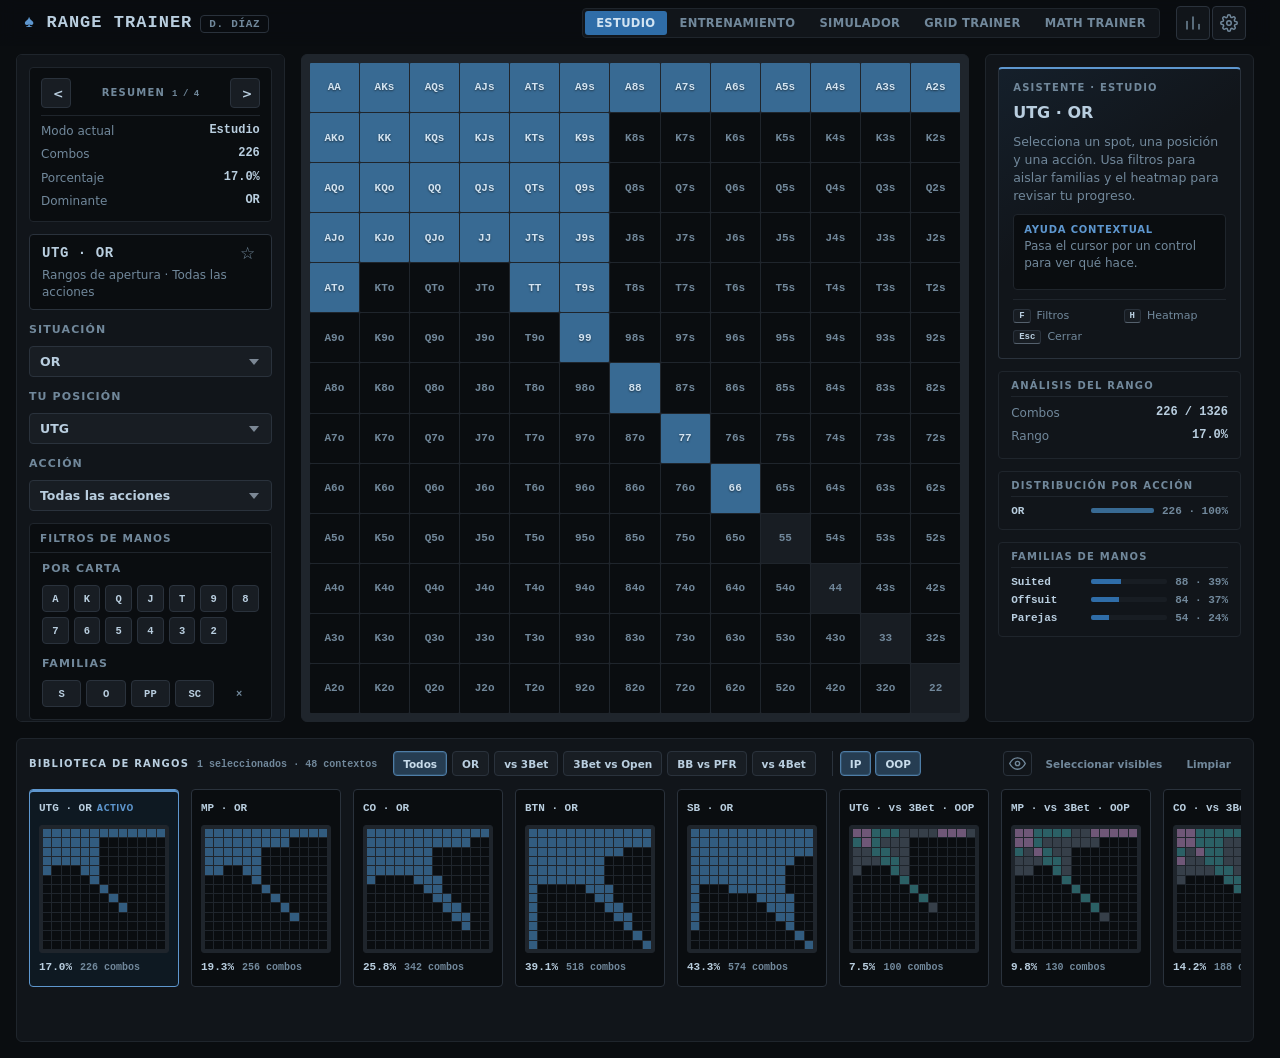
==== commit 4d4dfeb3: "Deploy poker trainer to GitHub Pages" ====
--- a/index.html
+++ b/index.html
@@ -24,6 +24,8 @@
       <button type="button" data-mode="study" role="tab">Estudio</button>
       <button type="button" data-mode="training" role="tab">Entrenamiento</button>
       <button type="button" data-mode="simulator" role="tab">Simulador</button>
+      <button type="button" data-mode="grid-trainer" role="tab">Grid Trainer</button>
+      <button type="button" data-mode="math-trainer" role="tab">Math Trainer</button>
     </nav>
 
     <div class="header-actions">
@@ -111,7 +113,37 @@
   <script src="js/ui/quizzes/surgical-quiz-ui.js"></script>
   <script src="js/ui/quizzes/training-ui.js"></script>
   <script src="js/ui/simulator/table-view.js"></script>
+  <script src="js/modules/simulator/duel-hands/duel-hands-engine.js"></script>
+  <script src="js/modules/simulator/duel-hands/duel-hands-state.js"></script>
+  <script src="js/modules/simulator/duel-hands/duel-hands-adapter.js"></script>
+  <script src="js/modules/simulator/duel-hands/duel-hands-ui.js"></script>
+  <script src="js/modules/simulator/position-trainer/position-trainer-engine.js"></script>
+  <script src="js/modules/simulator/position-trainer/position-trainer-state.js"></script>
+  <script src="js/modules/simulator/position-trainer/position-trainer-adapter.js"></script>
+  <script src="js/modules/simulator/position-trainer/position-trainer-ui.js"></script>
   <script src="js/ui/simulator-ui.js"></script>
+  <script src="js/modules/grid-trainer/grid-trainer-state.js"></script>
+  <script src="js/modules/grid-trainer/grid-trainer-stats.js"></script>
+  <script src="js/modules/grid-trainer/grid-trainer-presets.js"></script>
+  <script src="js/modules/grid-trainer/grid-trainer-engine.js"></script>
+  <script src="js/modules/grid-trainer/grid-trainer-ui.js"></script>
+  <script src="js/modules/grid-trainer/index.js"></script>
+  <script src="js/modules/math-trainer/math-trainer-state.js"></script>
+  <script src="js/modules/math-trainer/math-trainer-stats.js"></script>
+  <script src="js/modules/math-trainer/math-trainer-presets.js"></script>
+  <script src="js/modules/math-trainer/math-trainer-datasets.js"></script>
+  <script src="js/modules/math-trainer/math-trainer-generators.js"></script>
+  <script src="js/modules/math-trainer/math-trainer-validators.js"></script>
+  <script src="js/modules/math-trainer/math-trainer-timer.js"></script>
+  <script src="js/modules/math-trainer/math-trainer-engine.js"></script>
+  <script src="js/modules/math-trainer/math-trainer-ui.js"></script>
+  <script src="js/modules/math-trainer/pot-odds-trainer/pot-odds-trainer-state.js"></script>
+  <script src="js/modules/math-trainer/pot-odds-trainer/pot-odds-trainer-engine.js"></script>
+  <script src="js/modules/math-trainer/pot-odds-trainer/pot-odds-trainer-ui.js"></script>
+  <script src="js/modules/math-trainer/pot-odds-trainer/pot-odds-trainer-adapter.js"></script>
+  <script src="js/modules/math-trainer/index.js"></script>
+  <script src="js/modules/simulator/pot-odds/pot-odds-simulator-adapter.js"></script>
+  <script src="js/modules/simulator/pot-odds/pot-odds-simulator-ui.js"></script>
   <script src="js/ui/app.js"></script>
 </body>
 </html>
--- a/css/styles.css
+++ b/css/styles.css
@@ -64,6 +64,8 @@
   --header-h: 46px;
   --workspace-grid-height: min(78vh, var(--grid-max));
   --workspace-grid-offset: 31px;
+  --workspace-gallery-height: 304px;
+  --seat-card-gap: 4px;
 
   /* Ajustables desde Configuración (js/ui/settings.js) */
   --grid-max: 720px;        /* tamaño máximo de la matriz */
@@ -156,7 +158,7 @@
   padding: 0 var(--sp-5);
   background: color-mix(in srgb, var(--bg) 88%, transparent);
   backdrop-filter: blur(8px);
-  border-bottom: 1px solid var(--border-soft);
+  border-bottom: 0;
 }
 
 .brand {
@@ -240,8 +242,10 @@
   cursor: pointer;
   transition: color .15s, border-color .15s;
 }
-.icon-btn:hover { color: var(--text); border-color: var(--text-muted); }
+.icon-btn:hover:not(.is-active) { color: var(--text); }
 .icon-btn.is-active { color: var(--accent-hi); border-color: var(--accent); }
+
+.header-actions #labels-toggle { display: none; }
 
 /* ----------------------------------------------------------------------------
  * 4. MATRIZ 13×13 — el elemento protagonista de la aplicación.
@@ -688,7 +692,19 @@
   transition: border-color .15s, background .15s, color .15s;
 }
 
-.btn:hover:not(:disabled) { border-color: var(--text-muted); }
+.btn:hover:not(:disabled):not(.is-active) { border-color: var(--border); }
+
+.btn:focus:not(:focus-visible),
+.icon-btn:focus:not(:focus-visible) {
+  outline: none;
+  box-shadow: none;
+}
+
+.btn:focus-visible,
+.icon-btn:focus-visible {
+  outline: 1px solid var(--accent);
+  outline-offset: 2px;
+}
 
 .btn.is-active {
   background: var(--selected-bg);
@@ -1231,9 +1247,9 @@
    visibles; la mesa se añade como superficie de trabajo inferior. */
 .sim-stage { display: none; }
 
-body.mode-simulator.sim-session-active #grid { display: none; }
-
-body.mode-simulator.sim-session-active .grid-section > .sim-stage {
+body.mode-simulator #grid { display: none; }
+
+body.mode-simulator .grid-section > .sim-stage {
   display: flex;
   align-items: center;
   justify-content: center;
@@ -1242,7 +1258,7 @@
   height: var(--workspace-grid-height);
   aspect-ratio: auto;
   min-height: 0;
-  padding: var(--sp-3);
+  padding: var(--sp-4) var(--sp-3) var(--sp-3);
   background: var(--surface);
   border: 1px solid var(--border-soft);
   border-radius: var(--radius);
@@ -1355,7 +1371,7 @@
   max-width: 680px;
   margin-inline: auto;
   align-self: start;
-  padding: 55px var(--sim-seat-overhang) 62px;
+  padding: calc(var(--sim-seat-overhang) + 10px) var(--sim-seat-overhang) 62px;
 }
 
 .sim-felt {
@@ -1534,7 +1550,7 @@
 .hide-position-names .sim-seat-pos { display: none; }
 
 .sim-hand-sm {
-  gap: 4px;
+  gap: var(--seat-card-gap);
   padding: 2px 0;
 }
 .sim-hand-sm .sim-card {
@@ -1550,6 +1566,11 @@
   display: flex;
   align-items: center;
   justify-content: center;
+  gap: var(--seat-card-gap);
+}
+
+.seat-cards {
+  gap: var(--seat-card-gap);
 }
 
 .sim-card-back {
@@ -1560,6 +1581,11 @@
 
 .sim-card-back + .sim-card-back { margin-left: 0; }
 .sim-hole-cards.is-removed { visibility: hidden; }
+.sim-hole-placeholder,
+.sim-board-placeholder {
+  visibility: hidden;
+  pointer-events: none;
+}
 
 .sim-seat-action {
   font: 700 10px var(--font-mono);
@@ -1569,6 +1595,36 @@
 .sim-seat-action.is-decide { color: var(--accent-hi); }
 .sim-seat-action.is-aggro,
 .sim-seat-action.has-accent { color: var(--seat-accent, var(--text)); }
+
+.sim-table-waiting {
+  align-self: start;
+}
+
+.sim-table-waiting .sim-seat {
+  opacity: .86;
+}
+
+.sim-table-waiting .sim-seat-action {
+  color: var(--text-muted);
+}
+
+.sim-waiting-center {
+  display: grid;
+  gap: 6px;
+  place-items: center;
+}
+
+.sim-waiting-title {
+  font: 800 18px var(--font-ui);
+  color: var(--text);
+  letter-spacing: .02em;
+}
+
+.sim-waiting-copy {
+  max-width: 270px;
+  font: 600 11px/1.45 var(--font-ui);
+  color: var(--text-muted);
+}
 
 .sim-seat-bet {
   position: absolute;
@@ -1754,6 +1810,11 @@
   overflow: hidden;
 }
 
+.sim-zone-placeholder {
+  visibility: hidden;
+  pointer-events: none;
+}
+
 .sim-decisions {
   display: flex;
   gap: var(--sp-2);
@@ -1764,6 +1825,547 @@
 .sim-decisions > button {
   flex: 1 1 0;
   min-width: 0;
+}
+
+.sim-tool-tabs {
+  display: grid;
+  grid-template-columns: repeat(4, minmax(0, 1fr));
+  gap: var(--sp-2);
+  margin-bottom: var(--sp-3);
+}
+
+.sim-tool-tabs > .btn {
+  min-height: 30px;
+  padding: 4px 8px;
+  font-size: 10px;
+}
+
+.sim-duel-play {
+  max-width: 680px;
+}
+
+.sim-duel-topbar {
+  display: flex;
+  align-items: center;
+  gap: var(--sp-2);
+  min-height: 36px;
+  padding: 0 2px;
+}
+
+.sim-duel-badge {
+  display: inline-grid;
+  place-items: center;
+  width: 26px;
+  height: 24px;
+  border-radius: 5px;
+  color: var(--bg);
+  background: var(--accent-hi);
+  font: 800 9px var(--font-mono);
+}
+
+.sim-duel-title {
+  font: 800 11px var(--font-mono);
+  letter-spacing: .1em;
+  text-transform: uppercase;
+  color: var(--text);
+}
+
+.sim-duel-phase {
+  font: 700 9px var(--font-mono);
+  letter-spacing: .14em;
+  text-transform: uppercase;
+  color: var(--text-muted);
+}
+
+.sim-duel-tools {
+  display: flex;
+  gap: var(--sp-2);
+  margin-left: auto;
+}
+
+.sim-duel-tools .btn {
+  min-height: 30px;
+  padding: 4px 10px;
+  font-size: 11px;
+}
+
+.grid-section > .sim-stage .sim-main.sim-duel-main {
+  grid-template-rows: minmax(0, 1fr) 154px;
+}
+
+.sim-duel-table .sim-felt {
+  background: color-mix(in srgb, var(--surface-2) 76%, var(--surface));
+}
+
+.sim-duel-center {
+  width: 78%;
+}
+
+.sim-duel-board {
+  margin-top: 7px;
+  margin-bottom: 8px;
+}
+
+.sim-duel-card {
+  transition: background .12s ease, border-color .12s ease, color .12s ease;
+}
+
+.sim-duel-card.sim-card-color-blue { color: var(--accent-hi); }
+.sim-duel-card.sim-card-color-red { color: #d2756b; }
+.sim-duel-card.sim-card-color-green { color: #62a57d; }
+.sim-duel-card.sim-card-color-white { color: var(--text); }
+
+.sim-duel-card.is-used {
+  border-color: var(--accent-hi);
+  background: color-mix(in srgb, var(--accent) 23%, var(--surface));
+  color: var(--text);
+}
+
+.sim-seat-villain {
+  background: color-mix(in srgb, var(--wrong) 55%, var(--accent-hi));
+}
+
+.sim-duel-zone {
+  min-height: 154px;
+  max-height: 154px;
+}
+
+.sim-duel-feedback {
+  display: grid;
+  gap: 4px;
+  padding: 9px 11px;
+  border: 1px solid var(--border-soft);
+  border-radius: var(--radius-sm);
+  background: var(--surface);
+  font: 600 12px/1.35 var(--font-ui);
+}
+
+.sim-duel-feedback strong {
+  font: 800 12px var(--font-mono);
+}
+
+.sim-duel-feedback.is-ok {
+  border-left: 3px solid var(--ok);
+}
+
+.sim-duel-feedback.is-error {
+  border-left: 3px solid var(--wrong);
+}
+
+.sim-duel-feedback-controls {
+  display: flex;
+  align-items: center;
+  gap: var(--sp-2);
+  padding-top: 5px;
+  border-top: 1px solid var(--border-soft);
+}
+
+.sim-duel-feedback-controls .btn {
+  min-height: 26px;
+  padding: 3px 9px;
+  font-size: 10px;
+}
+
+.sim-duel-feedback-timer {
+  flex: 1 1 auto;
+  color: var(--text-muted);
+  font: 700 9px var(--font-mono);
+  letter-spacing: .08em;
+  text-transform: uppercase;
+}
+
+.sim-duel-filter-card {
+  display: grid;
+  gap: 5px;
+  padding-top: 9px;
+}
+
+.sim-duel-select-row {
+  display: grid;
+  grid-template-columns: repeat(2, minmax(0, 1fr));
+  gap: var(--sp-2);
+}
+
+.sim-duel-select-row .field-group {
+  min-width: 0;
+}
+
+.sim-duel-matrix {
+  display: grid;
+  gap: 1px;
+  width: 100%;
+}
+
+.sim-duel-matrix-head,
+.sim-duel-matrix-row {
+  display: grid;
+  grid-template-columns: minmax(112px, 1fr) 30px 30px 30px 30px;
+  align-items: center;
+  gap: 2px;
+  min-height: 24px;
+}
+
+.sim-duel-matrix-head {
+  font: 800 8px var(--font-mono);
+  letter-spacing: .14em;
+  text-transform: uppercase;
+  color: var(--text-muted);
+  padding: 0 0 2px;
+  border-bottom: 1px solid var(--border-soft);
+}
+
+.sim-duel-matrix-head > span:nth-child(n+2) {
+  text-align: center;
+}
+
+.sim-duel-matrix-label {
+  min-width: 0;
+  overflow: hidden;
+  text-overflow: ellipsis;
+  white-space: nowrap;
+  font: 800 8.5px var(--font-mono);
+  color: var(--text);
+}
+
+.sim-duel-dot {
+  appearance: none;
+  width: 16px;
+  height: 16px;
+  display: inline-grid;
+  place-items: center;
+  border: 0;
+  border-radius: 50%;
+  justify-self: center;
+  background: color-mix(in srgb, var(--text-muted) 28%, transparent);
+  color: var(--text-muted);
+  font-size: 0;
+  cursor: pointer;
+  transition: background .14s ease, box-shadow .14s ease, transform .14s ease;
+}
+
+.sim-duel-dot.is-active {
+  color: var(--text);
+  background: var(--accent-hi);
+}
+
+.sim-duel-dot.is-exclude {
+  background: color-mix(in srgb, var(--wrong) 30%, transparent);
+}
+
+.sim-duel-dot.is-exclude.is-active {
+  background: var(--wrong);
+}
+
+.sim-duel-dot:hover {
+  background: color-mix(in srgb, var(--accent-hi) 48%, var(--surface));
+  transform: scale(1.06);
+}
+
+.sim-duel-dot.is-exclude:hover {
+  background: color-mix(in srgb, var(--wrong) 46%, var(--surface));
+}
+
+.sim-duel-dot.is-exclude.is-active:hover {
+  background: var(--wrong);
+}
+
+.sim-duel-dot.is-active::after {
+  content: none;
+}
+
+.sim-duel-weight-readout {
+  justify-self: end;
+  color: var(--text);
+  font: 800 9px var(--font-mono);
+  text-align: right;
+}
+
+.sim-duel-filter-mode .btn-row {
+  display: grid;
+  grid-template-columns: repeat(2, minmax(0, 1fr));
+}
+
+.sim-duel-filter-group {
+  display: grid;
+  gap: 4px;
+  padding-top: 4px;
+  border-top: 1px solid var(--border-soft);
+}
+
+.sim-duel-filter-title {
+  font: 800 9px var(--font-mono);
+  letter-spacing: .14em;
+  text-transform: uppercase;
+  color: var(--text-muted);
+}
+
+.sim-duel-filter-row {
+  display: grid;
+  grid-template-columns: minmax(0, 1fr) 52px;
+  gap: 5px;
+  align-items: center;
+}
+
+.sim-duel-filter-row .btn {
+  min-height: 25px;
+  padding: 3px 7px;
+  justify-content: flex-start;
+  font-size: 10px;
+}
+
+.sim-duel-board-head {
+  display: inline-flex;
+  align-items: center;
+  justify-content: center;
+  gap: 6px;
+}
+
+.sim-duel-eye {
+  position: absolute;
+  z-index: 5;
+  display: inline-grid;
+  place-items: center;
+  width: 30px;
+  height: 30px;
+  border: 0;
+  border-radius: 999px;
+  background: color-mix(in srgb, var(--surface) 86%, var(--accent) 14%);
+  color: var(--text-muted);
+  cursor: pointer;
+  opacity: .92;
+}
+
+.sim-duel-eye svg {
+  width: 18px;
+  height: 18px;
+  fill: none;
+  stroke: currentColor;
+  stroke-width: 1.8;
+}
+
+.sim-duel-eye svg circle { fill: currentColor; stroke: none; }
+
+.sim-duel-eye:hover,
+.sim-duel-eye.is-active {
+  color: var(--accent-hi);
+  background: color-mix(in srgb, var(--accent) 28%, var(--surface));
+  opacity: 1;
+}
+
+.sim-duel-center .sim-duel-eye {
+  position: static;
+}
+
+.sim-seat > .sim-duel-eye {
+  right: -10px;
+  bottom: -10px;
+}
+
+.sim-duel-hand-name {
+  position: absolute;
+  left: 50%;
+  bottom: -24px;
+  z-index: 6;
+  transform: translateX(-50%);
+  min-width: 92px;
+  padding: 2px 6px;
+  border-radius: 999px;
+  color: var(--accent-ink);
+  background: color-mix(in srgb, var(--surface) 84%, var(--accent) 16%);
+  font: 800 9px var(--font-mono);
+  letter-spacing: .04em;
+  text-align: center;
+  white-space: nowrap;
+  pointer-events: none;
+}
+
+.sim-duel-export {
+  position: absolute;
+  left: 50%;
+  bottom: 28px;
+  z-index: 4;
+  transform: translateX(-50%);
+  min-height: 24px;
+  padding: 2px 8px;
+  border: 1px solid var(--border);
+  border-radius: var(--radius-xs);
+  background: color-mix(in srgb, var(--surface) 82%, transparent);
+  color: var(--text-muted);
+  font: 800 8px var(--font-mono);
+  letter-spacing: .08em;
+  text-transform: uppercase;
+  cursor: pointer;
+}
+
+.sim-duel-export:hover {
+  color: var(--text);
+  border-color: var(--accent);
+}
+
+.sim-duel-notice {
+  margin: -4px 2px 0;
+}
+
+.sim-duel-weight-panel {
+  display: grid;
+  grid-template-columns: repeat(2, minmax(0, 1fr));
+  gap: 8px;
+}
+
+.sim-duel-weight-col {
+  min-width: 0;
+  display: grid;
+  gap: 2px;
+}
+
+.sim-duel-weight-col > strong {
+  color: var(--text);
+  font: 800 10px var(--font-mono);
+  letter-spacing: .08em;
+  text-transform: uppercase;
+}
+
+.sim-duel-weight-row {
+  min-width: 0;
+  display: grid;
+  grid-template-columns: minmax(0, 1fr) auto;
+  gap: 5px;
+  align-items: baseline;
+  color: var(--text-muted);
+  font: 700 9.5px var(--font-mono);
+}
+
+.sim-duel-weight-row b {
+  color: var(--accent-ink);
+  font: 900 10.5px var(--font-mono);
+}
+
+.sim-duel-weight-row.is-off {
+  opacity: .46;
+}
+
+.sim-duel-weight-row.is-off b {
+  color: var(--text-muted);
+}
+
+.sim-duel-split-weight {
+  grid-column: 1 / -1;
+  padding-top: 5px;
+  border-top: 1px solid var(--border-soft);
+  color: var(--text-muted);
+  font: 700 9px var(--font-mono);
+  text-transform: uppercase;
+}
+
+.sim-duel-stats-grid {
+  display: grid;
+  grid-template-columns: repeat(3, minmax(0, 1fr));
+  gap: 5px;
+}
+
+.sim-duel-stat-tile {
+  min-width: 0;
+  display: grid;
+  gap: 2px;
+  padding: 5px 6px;
+  border: 1px solid var(--border-soft);
+  border-radius: var(--radius-xs);
+  background: color-mix(in srgb, var(--bg) 62%, transparent);
+}
+
+.sim-duel-stat-tile span {
+  overflow: hidden;
+  color: var(--text-muted);
+  font: 700 8px var(--font-mono);
+  text-overflow: ellipsis;
+  text-transform: uppercase;
+  white-space: nowrap;
+}
+
+.sim-duel-stat-tile strong {
+  color: var(--text);
+  font: 800 12px var(--font-mono);
+}
+
+body.mode-simulator .assistant-panel:has(+ .dash-panel .sim-duel-weight-panel) {
+  padding-block: 11px;
+}
+
+body.mode-simulator .insights:has(.sim-duel-weight-panel) {
+  overflow: hidden;
+}
+
+body.mode-simulator .assistant-panel.is-showdown {
+  flex: 0 0 auto;
+}
+
+body.mode-simulator .assistant-panel.is-showdown .assistant-text {
+  font-size: 12px;
+  line-height: 1.4;
+}
+
+body.mode-simulator .assistant-panel.is-showdown .assistant-live {
+  height: 104px;
+  min-height: 104px;
+  max-height: 104px;
+}
+
+body.mode-simulator .insights:has(.sim-duel-weight-panel) .dash-panel:has(.sim-duel-weight-panel) {
+  flex: 1 1 auto;
+  min-height: 260px;
+}
+
+body.mode-simulator .insights:has(.sim-duel-weight-panel) .dash-panel:has(.sim-duel-weight-panel) .dash-body {
+  height: calc(100% - 27px);
+}
+
+body.mode-simulator .insights:has(.sim-duel-weight-panel) .sim-duel-weight-panel {
+  height: 100%;
+  align-content: start;
+  gap: 10px;
+}
+
+.sim-duel-preset-gallery .range-gallery-head {
+  margin-bottom: 10px;
+}
+
+.sim-duel-preset-note {
+  margin-left: auto;
+  color: var(--text-muted);
+  font: 700 9px var(--font-mono);
+  letter-spacing: .08em;
+  text-transform: uppercase;
+}
+
+.sim-duel-preset-card {
+  gap: 7px;
+}
+
+.sim-duel-preset-card.is-edited {
+  border-color: color-mix(in srgb, var(--extra) 65%, var(--border));
+  background: color-mix(in srgb, var(--extra) 8%, var(--bg));
+}
+
+.sim-duel-preset-name {
+  color: var(--text);
+  font: 800 13px var(--font-ui);
+}
+
+.sim-duel-preset-description {
+  min-height: 36px;
+  color: var(--text-muted);
+  font: 600 10px/1.35 var(--font-ui);
+}
+
+.sim-duel-preset-color,
+.sim-duel-preset-summary {
+  color: var(--accent-hi);
+  font: 700 9px/1.35 var(--font-mono);
+}
+
+.sim-duel-preset-summary {
+  margin-top: auto;
+  color: var(--text-muted);
 }
 
 .sim-key-hint {
@@ -1983,6 +2585,7 @@
 
 .range-gallery-actions {
   display: flex;
+  align-items: center;
   gap: 4px;
   margin-left: auto;
   flex: 0 0 auto;
@@ -1995,6 +2598,15 @@
   padding: 3px 9px;
   flex: 0 0 auto;
   font-size: 10.5px;
+}
+
+.range-gallery-eye-btn {
+  width: 29px;
+  height: 25px;
+  min-width: 29px;
+  min-height: 25px;
+  padding: 0;
+  flex: 0 0 auto;
 }
 
 .range-gallery-track {
@@ -2316,12 +2928,14 @@
 
   .app-main {
     grid-template-columns: var(--panel-width) minmax(0, var(--grid-max)) var(--panel-width);
+    grid-template-rows: var(--workspace-grid-height) var(--workspace-gallery-height);
     grid-template-areas:
       "panel grid insights"
-      "gallery gallery gallery"
-      "stage stage stage";
+      "gallery gallery gallery";
     justify-content: center;
     justify-items: stretch;
+    align-items: start;
+    padding-top: 8px;
     max-width: calc(
       var(--panel-width) + var(--panel-width) + var(--grid-max) +
       var(--sp-6) + var(--sp-6)
@@ -2332,19 +2946,27 @@
     position: static;
     height: var(--workspace-grid-height);
     max-height: var(--workspace-grid-height);
-    margin-top: var(--workspace-grid-offset);
+    margin-top: 0;
     scrollbar-width: thin;
   }
-  .grid-section { grid-area: grid; }
-  .range-gallery { grid-area: gallery; }
-  .sim-stage { grid-area: stage; }
+  .grid-section {
+    grid-area: grid;
+    height: var(--workspace-grid-height);
+    max-height: var(--workspace-grid-height);
+  }
+  .range-gallery {
+    grid-area: gallery;
+    height: var(--workspace-gallery-height);
+    max-height: var(--workspace-gallery-height);
+    overflow: hidden;
+  }
   .insights {
     grid-area: insights;
     display: flex;
     position: static;
     height: var(--workspace-grid-height);
     max-height: var(--workspace-grid-height);
-    margin-top: var(--workspace-grid-offset);
+    margin-top: 0;
     overflow-y: auto;
     scrollbar-width: thin;
     padding: var(--sp-3);
@@ -2476,7 +3098,7 @@
   /* Simulador en móvil: mesa compacta arriba, decisión abajo (en la barra
      fija); el escenario nunca exige scroll para decidir. */
   .sim-play { gap: var(--sp-2); }
-  body.mode-simulator.sim-session-active .grid-section > .sim-stage {
+  body.mode-simulator .grid-section > .sim-stage {
     height: auto;
     min-height: 300px;
     padding: var(--sp-2);
@@ -2489,7 +3111,7 @@
     gap: var(--sp-2);
   }
   .sim-table {
-    padding-block: 35px 48px;
+    padding-block: 42px 48px;
   }
   .sim-felt {
     --sim-felt-border: 8px;
@@ -2608,3 +3230,3488 @@
     animation: none !important;
   }
 }
+
+/* ----------------------------------------------------------------------------
+ * 9. GRID TRAINER
+ * --------------------------------------------------------------------------*/
+body.mode-grid-trainer #labels-toggle { display: none; }
+
+.grid-trainer-board {
+  position: relative;
+  display: grid;
+  grid-template-columns: repeat(var(--grid-trainer-size), minmax(0, 1fr));
+  grid-template-rows: repeat(var(--grid-trainer-size), minmax(0, 1fr));
+  gap: 2px;
+  width: 100%;
+  max-width: min(78vh, var(--grid-max));
+  aspect-ratio: 1;
+  padding: var(--sp-2);
+  background: var(--border-soft);
+  border: 1px solid var(--border);
+  border-radius: var(--radius);
+  user-select: none;
+}
+
+#grid.grid-trainer-board {
+  grid-template-columns: repeat(var(--grid-trainer-size), minmax(0, 1fr));
+  grid-template-rows: repeat(var(--grid-trainer-size), minmax(0, 1fr));
+}
+
+.grid-trainer-cell {
+  appearance: none;
+  min-width: 0;
+  min-height: 0;
+  padding: 0;
+  overflow: hidden;
+  color: var(--text-muted);
+  background: var(--bg);
+  border: 1px solid color-mix(in srgb, var(--border-soft) 72%, transparent);
+  border-radius: 2px;
+  font: 700 clamp(7px, 1vw, 12px) var(--font-mono);
+  cursor: pointer;
+  transition: background .12s, color .12s, box-shadow .12s, transform .12s;
+}
+
+.grid-trainer-cell:hover { border-color: var(--text-muted); }
+.grid-trainer-cell.is-pool { box-shadow: inset 0 0 0 1px var(--accent-hi); }
+.grid-trainer-cell.is-selected {
+  color: var(--selected-text);
+  background: var(--selected-bg);
+  border-color: var(--selected-border);
+}
+.grid-trainer-cell.is-visible {
+  color: #eef6fb;
+  background: var(--memory-color);
+  box-shadow: inset 0 0 0 1px color-mix(in srgb, white 25%, transparent),
+              0 0 12px color-mix(in srgb, var(--memory-color) 42%, transparent);
+  transform: scale(.96);
+}
+.grid-trainer-board.is-inverted .grid-trainer-cell:not(.is-visible) {
+  color: var(--bg);
+  background: var(--text-muted);
+}
+.grid-trainer-board.hide-labels .grid-trainer-cell { color: transparent; }
+.grid-trainer-board.hide-paint .grid-trainer-cell.is-selected:not(.is-visible) {
+  color: var(--text-muted);
+  background: var(--bg);
+  border-color: color-mix(in srgb, var(--border-soft) 72%, transparent);
+  box-shadow: none;
+}
+
+body.mode-grid-trainer.grid-trainer-focus .panel,
+body.mode-grid-trainer.grid-trainer-focus .insights,
+body.mode-grid-trainer.grid-trainer-focus .range-gallery {
+  display: none !important;
+}
+
+@media (min-width: 1024px) {
+  body.mode-grid-trainer.grid-trainer-focus .app-main {
+    grid-template-columns: minmax(0, var(--grid-max));
+    grid-template-areas: "grid";
+  }
+}
+
+.grid-trainer-phase {
+  padding: 2px 6px;
+  color: var(--text-muted);
+  border: 1px solid var(--border);
+  border-radius: 3px;
+  font: 700 9px var(--font-mono);
+  letter-spacing: .05em;
+  text-transform: uppercase;
+}
+.grid-trainer-phase.phase-correct { color: var(--ok); border-color: var(--ok); }
+.grid-trainer-phase.phase-error { color: var(--wrong); border-color: var(--wrong); }
+.grid-trainer-phase.phase-answering { color: var(--accent-hi); border-color: var(--accent); }
+
+.grid-trainer-control-grid {
+  display: grid;
+  grid-template-columns: repeat(2, minmax(0, 1fr));
+  gap: 6px;
+}
+.grid-trainer-control-grid .btn { min-width: 0; padding-inline: 6px; }
+.grid-trainer-field {
+  display: flex;
+  flex-direction: column;
+  gap: 3px;
+  min-width: 0;
+  color: var(--text-muted);
+  font-size: 10px;
+  text-transform: uppercase;
+  letter-spacing: .06em;
+}
+.grid-trainer-select {
+  min-width: 0;
+  width: 100%;
+  height: 31px;
+  color: var(--text);
+  background: var(--surface-2);
+  border: 1px solid var(--border);
+  border-radius: var(--radius-sm);
+  padding: 4px 7px;
+  font: 600 12px var(--font-ui);
+}
+.grid-color-button { border-left: 4px solid var(--grid-color); text-transform: capitalize; }
+.grid-color-button.is-active {
+  color: var(--text);
+  border-color: var(--grid-color);
+  background: color-mix(in srgb, var(--grid-color) 20%, var(--surface-2));
+}
+
+.grid-trainer-exercise-rail {
+  display: flex;
+  gap: var(--sp-2);
+  overflow-x: auto;
+  padding-bottom: 3px;
+}
+.grid-trainer-exercise {
+  flex: 0 0 180px;
+  min-height: 92px;
+  display: flex;
+  flex-direction: column;
+  gap: 7px;
+  padding: 12px;
+  color: var(--text);
+  background: var(--bg);
+  border: 1px solid var(--border-soft);
+  border-radius: var(--radius-sm);
+  text-align: left;
+  cursor: pointer;
+}
+.grid-trainer-exercise:hover { border-color: var(--text-muted); }
+.grid-trainer-exercise.is-active {
+  background: var(--selected-bg);
+  border-color: var(--selected-border);
+}
+.grid-trainer-exercise-label { font: 700 12px var(--font-mono); }
+.grid-trainer-exercise-help {
+  color: var(--text-muted);
+  font-size: 11px;
+  line-height: 1.35;
+}
+
+@media (max-width: 1023px) {
+  body.mode-grid-trainer .grid-section { order: 1; }
+  body.mode-grid-trainer .grid-trainer-panel { order: 2; }
+  body.mode-grid-trainer .grid-trainer-insights { order: 3; display: flex; }
+  body.mode-grid-trainer .grid-trainer-gallery { order: 4; }
+  .grid-trainer-board { max-width: min(100%, 680px); margin-inline: auto; }
+}
+
+@media (max-width: 480px) {
+  .grid-trainer-cell { font-size: clamp(6px, 2.1vw, 10px); }
+  .grid-trainer-exercise { flex-basis: 150px; }
+}
+
+/* Grid Trainer fiel a grid_final (1): overrides del prototipo anterior. */
+#grid.grid-trainer-board {
+  grid-template-columns: repeat(13, minmax(0, 1fr));
+  grid-template-rows: repeat(13, minmax(0, 1fr));
+  gap: 1px;
+  max-width: var(--grid-max);
+  border-color: var(--border-soft);
+  touch-action: manipulation;
+}
+
+.grid-trainer-cell {
+  color: var(--text-muted);
+  background: var(--bg);
+  border: 0;
+  border-radius: 1px;
+  font-size: clamp(6px, .85vw, 11px);
+  transform: none;
+}
+.grid-trainer-cell:hover { filter: brightness(1.3); }
+.grid-trainer-cell.is-pair { background: var(--surface-2); }
+.grid-trainer-cell.is-locked {
+  color: var(--bg);
+  background: var(--text-muted);
+  box-shadow: none;
+}
+.grid-trainer-cell.is-highlight {
+  color: var(--accent-ink);
+  background: var(--accent-hi);
+  box-shadow: 0 0 12px color-mix(in srgb, var(--accent) 42%, transparent);
+}
+.grid-trainer-cell.is-wrong {
+  color: var(--accent-ink);
+  background: var(--wrong);
+  box-shadow: inset 0 0 0 2px color-mix(in srgb, white 18%, transparent);
+}
+.grid-trainer-cell.is-memory-label {
+  color: var(--accent-ink);
+  background: var(--memory-color);
+  box-shadow: inset 0 0 0 1px color-mix(in srgb, white 22%, transparent),
+              0 0 12px color-mix(in srgb, var(--memory-color) 42%, transparent);
+}
+.grid-trainer-board.is-inverted .grid-trainer-cell.is-locked {
+  color: var(--text);
+  background: var(--surface-2);
+}
+.grid-trainer-board.is-inverted
+  .grid-trainer-cell:not(.is-locked):not(.is-highlight):not(.is-memory-label) {
+  color: transparent;
+  background: var(--bg);
+}
+.grid-trainer-board.memory-mode .grid-trainer-cell {
+  box-shadow: inset 0 0 0 1px color-mix(in srgb, var(--border-soft) 70%, transparent);
+}
+.grid-trainer-board.memory-mode .grid-trainer-cell.is-area {
+  box-shadow: none;
+}
+.grid-trainer-board.memory-mode .grid-trainer-cell.is-outside-area {
+  opacity: .28;
+  filter: saturate(.3);
+}
+.grid-trainer-board.preset-area .grid-trainer-cell.is-outside-area {
+  opacity: .2;
+  filter: saturate(.25);
+  pointer-events: none;
+}
+.grid-trainer-board.memory-mode .grid-trainer-cell.is-outside-area:hover {
+  opacity: .58;
+  filter: saturate(.65);
+}
+.grid-trainer-board.area-movable .grid-trainer-cell {
+  cursor: crosshair;
+}
+.grid-trainer-board.manual-area .grid-trainer-cell.is-manual:not(.is-memory-label) {
+  color: var(--text-muted);
+  background: var(--bg);
+  box-shadow: none;
+  opacity: 1;
+  filter: none;
+}
+.grid-trainer-board.manual-area .grid-trainer-cell.is-manual.is-pair:not(.is-memory-label) {
+  background: var(--surface-2);
+}
+.grid-trainer-board.manual-area .grid-trainer-cell:not(.is-manual):not(.is-memory-label) {
+  opacity: .28;
+  filter: saturate(.3);
+}
+.grid-trainer-board.manual-edit .grid-trainer-cell {
+  cursor: pointer;
+}
+.grid-trainer-board.manual-edit .grid-trainer-cell:not(.is-manual):hover {
+  color: var(--text);
+  background: color-mix(in srgb, var(--accent) 9%, var(--bg));
+  opacity: .58;
+  filter: saturate(.65);
+  box-shadow: inset 0 -1px 0 color-mix(in srgb, var(--accent) 55%, transparent);
+}
+.grid-trainer-board.manual-edit .grid-trainer-cell.is-manual:hover {
+  color: var(--text);
+  background: color-mix(in srgb, var(--accent) 9%, var(--bg));
+  box-shadow: inset 0 -1px 0 color-mix(in srgb, var(--accent) 55%, transparent);
+}
+.grid-trainer-board.memory-eye .grid-trainer-cell.is-outside-area {
+  opacity: .12;
+}
+.grid-trainer-board.hide-labels .grid-trainer-cell {
+  color: transparent !important;
+}
+
+.grid-trainer-panel {
+  scrollbar-gutter: stable;
+}
+.grid-trainer-summary {
+  height: 106px;
+  min-height: 106px;
+  overflow: hidden;
+}
+.grid-trainer-summary .workspace-head {
+  min-height: 19px;
+}
+.grid-trainer-summary .grid-trainer-phase {
+  flex: 0 0 118px;
+  text-align: center;
+  white-space: nowrap;
+}
+.grid-trainer-summary .context-main {
+  min-height: 20px;
+}
+.grid-trainer-summary .context-sub {
+  min-height: 34px;
+  display: -webkit-box;
+  overflow: hidden;
+  -webkit-box-orient: vertical;
+  -webkit-line-clamp: 2;
+  line-clamp: 2;
+}
+
+.grid-trainer-phase.phase-showing { color: var(--extra); border-color: var(--extra); }
+
+.grid-trainer-controls {
+  display: grid;
+  grid-template-columns: repeat(2, minmax(0, 1fr));
+  gap: 6px;
+}
+.grid-trainer-controls .grid-trainer-btn { min-width: 0; padding-inline: 6px; }
+.grid-trainer-script-tools .grid-trainer-controls {
+  grid-template-columns: repeat(6, minmax(32px, 1fr));
+  gap: 4px;
+}
+.grid-trainer-script-tools .grid-trainer-btn {
+  width: 100%;
+  min-height: 31px;
+  padding: 4px;
+}
+.grid-trainer-memory-tools .grid-trainer-controls {
+  grid-template-columns: minmax(54px, 1.35fr) repeat(4, minmax(36px, 1fr));
+  gap: 5px;
+}
+.grid-trainer-memory-tools .grid-trainer-btn {
+  width: 100%;
+  min-height: 31px;
+  padding: 4px;
+}
+
+.grid-trainer-gallery .range-gallery-filters .grid-trainer-btn {
+  min-height: 25px;
+  padding: 3px 9px;
+  flex: 0 0 auto;
+  font-size: 10.5px;
+}
+
+.grid-trainer-preset-card {
+  justify-content: flex-start;
+}
+
+.grid-trainer-preset-details {
+  flex: 1 1 auto;
+  min-height: 0;
+  display: flex;
+  flex-direction: column;
+  gap: 5px;
+  color: var(--text-muted);
+  font: 600 10px/1.25 var(--font-mono);
+}
+
+.grid-trainer-preset-description {
+  min-height: 28px;
+  color: var(--text);
+  font: 700 11px/1.25 var(--font-ui);
+}
+
+.grid-trainer-preset-difficulty {
+  margin-top: auto;
+  color: var(--accent-hi);
+}
+
+.grid-trainer-preset-metrics {
+  padding-top: 6px;
+  border-top: 1px solid var(--border-soft);
+}
+
+.grid-trainer-insights .dash-panel .stat-value {
+  max-width: 58%;
+  overflow: hidden;
+  text-overflow: ellipsis;
+}
+.grid-trainer-icon-btn svg {
+  width: 17px;
+  height: 17px;
+  display: block;
+  margin: auto;
+  fill: none;
+  stroke: currentColor;
+  stroke-width: 1.8;
+  stroke-linecap: round;
+  stroke-linejoin: round;
+}
+.grid-trainer-sec-btn {
+  font-family: var(--font-mono);
+  letter-spacing: .04em;
+}
+.grid-trainer-amps {
+  grid-column: 1 / -1;
+  display: grid;
+  grid-template-columns: repeat(6, minmax(0, 1fr));
+  gap: 4px;
+}
+.grid-trainer-amps .btn { min-width: 0; padding: 4px 2px; }
+.grid-trainer-color { border-left: 4px solid var(--grid-trainer-color); }
+.grid-trainer-color.is-active {
+  border-color: var(--grid-trainer-color);
+  background: color-mix(in srgb, var(--grid-trainer-color) 18%, var(--surface-2));
+}
+.grid-trainer-stepper {
+  display: flex;
+  flex-direction: column;
+  gap: 4px;
+}
+.grid-trainer-stepper-label {
+  color: var(--text-muted);
+  font: 700 10px var(--font-ui);
+  letter-spacing: .08em;
+  text-transform: uppercase;
+}
+.grid-trainer-stepper-row {
+  display: grid;
+  grid-template-columns: 32px minmax(48px, 1fr) 32px;
+  gap: 5px;
+}
+.grid-trainer-stepper-row .btn { min-width: 0; padding: 3px; }
+.grid-trainer-display {
+  display: grid;
+  place-items: center;
+  min-height: 30px;
+  color: var(--accent-hi);
+  background: var(--bg);
+  border: 1px solid var(--border);
+  border-radius: var(--radius-sm);
+  font: 700 12px var(--font-mono);
+}
+.grid-trainer-parameter-group .grid-trainer-controls {
+  display: flex;
+  flex-direction: column;
+}
+
+.grid-trainer-exercise-rail {
+  display: grid;
+  grid-template-columns: repeat(8, minmax(125px, 1fr));
+  gap: 6px;
+}
+.grid-trainer-exercise {
+  min-height: 76px;
+  padding: 9px;
+  gap: 5px;
+}
+.grid-trainer-exercise-label { font-size: 11px; }
+.grid-trainer-exercise-help { font-size: 10px; }
+
+.grid-trainer-zen-exit {
+  position: fixed;
+  top: calc(var(--header-h) + 12px);
+  right: 16px;
+  z-index: 100;
+  min-height: 40px;
+  padding: 0 16px;
+  border-color: var(--accent);
+  background: var(--surface-2);
+  box-shadow: var(--shadow);
+}
+.grid-trainer-zen-exit:hover {
+  border-color: var(--accent);
+  background: var(--accent-soft);
+}
+.grid-trainer-zen-exit[hidden] {
+  display: none !important;
+}
+
+@media (min-width: 1024px) {
+  body.mode-grid-trainer.grid-trainer-zen .app-main {
+    grid-template-columns: minmax(0, var(--grid-max));
+    grid-template-areas: "grid";
+  }
+  body.mode-grid-trainer.grid-trainer-zen .panel,
+  body.mode-grid-trainer.grid-trainer-zen .insights,
+  body.mode-grid-trainer.grid-trainer-zen .range-gallery {
+    display: none !important;
+  }
+}
+
+@media (max-width: 1023px) {
+  .grid-trainer-exercise-rail { display: flex; }
+  .grid-trainer-exercise { flex: 0 0 145px; }
+  body.mode-grid-trainer.grid-trainer-zen .panel,
+  body.mode-grid-trainer.grid-trainer-zen .insights,
+  body.mode-grid-trainer.grid-trainer-zen .range-gallery {
+    display: none !important;
+  }
+}
+
+@media (max-width: 480px) {
+  .grid-trainer-cell { font-size: clamp(5px, 1.8vw, 8px); }
+  .grid-trainer-exercise { flex-basis: 132px; }
+  .grid-trainer-zen-exit {
+    top: calc(var(--header-h) + 8px);
+    right: 8px;
+    min-height: 44px;
+  }
+}
+
+/* ----------------------------------------------------------------------------
+ * 10. MATH TRAINER
+ * --------------------------------------------------------------------------*/
+body.mode-math-trainer #labels-toggle { display: none; }
+
+@media (min-width: 1024px) {
+  body.mode-math-trainer .app-main {
+    grid-template-columns:
+      var(--panel-width)
+      minmax(0, var(--grid-max))
+      var(--panel-width);
+    grid-template-rows: var(--workspace-grid-height) var(--workspace-gallery-height);
+    grid-template-areas:
+      "panel grid insights"
+      "gallery gallery gallery";
+    align-items: start;
+    justify-content: center;
+  }
+
+  body.mode-math-trainer .math-trainer-panel,
+  body.mode-math-trainer .math-trainer-insights,
+  body.mode-math-trainer #grid.math-trainer-stage {
+    min-width: 0;
+    width: 100%;
+    height: var(--workspace-grid-height);
+    max-height: var(--workspace-grid-height);
+    margin-top: 0;
+    box-sizing: border-box;
+  }
+
+  body.mode-math-trainer .math-trainer-panel,
+  body.mode-math-trainer .math-trainer-insights {
+    overflow-x: hidden;
+  }
+
+  body.mode-math-trainer .grid-section {
+    width: 100%;
+    max-width: var(--grid-max);
+    align-items: stretch;
+  }
+
+  body.mode-math-trainer .math-trainer-gallery {
+    width: 100%;
+    box-sizing: border-box;
+  }
+}
+
+#grid.math-trainer-stage {
+  display: grid;
+  grid-template-columns: minmax(0, 1fr);
+  grid-template-rows: auto minmax(0, .72fr) minmax(230px, .72fr);
+  grid-auto-columns: minmax(0, 1fr);
+  grid-auto-flow: row;
+  gap: 0;
+  width: 100%;
+  max-width: var(--grid-max);
+  aspect-ratio: auto;
+  padding: 0;
+  overflow: hidden;
+  color: var(--text);
+  background: var(--surface);
+  border: 1px solid var(--border);
+  border-radius: var(--radius);
+  user-select: none;
+}
+
+.math-trainer-stage-top {
+  display: flex;
+  align-items: center;
+  justify-content: space-between;
+  gap: var(--sp-3);
+  min-height: 42px;
+  padding: 0 var(--sp-3);
+  background: var(--surface-2);
+  border-bottom: 1px solid var(--border-soft);
+}
+
+.math-trainer-stage-identity {
+  display: flex;
+  align-items: center;
+  gap: var(--sp-2);
+  min-width: 0;
+}
+
+.math-trainer-console-mark {
+  display: grid;
+  place-items: center;
+  width: 24px;
+  height: 22px;
+  color: var(--accent-ink);
+  background: var(--accent);
+  border-radius: 3px;
+  font: 700 9px var(--font-mono);
+  letter-spacing: .06em;
+}
+
+.math-trainer-category,
+.math-trainer-live-timers {
+  font: 700 11px var(--font-mono);
+  letter-spacing: .08em;
+  text-transform: uppercase;
+}
+
+.math-trainer-stage-state {
+  min-width: 0;
+  overflow: hidden;
+  color: var(--text-muted);
+  font: 600 9px var(--font-mono);
+  letter-spacing: .08em;
+  text-overflow: ellipsis;
+  text-transform: uppercase;
+  white-space: nowrap;
+}
+
+.math-trainer-stage-state::before {
+  content: "/";
+  margin-right: var(--sp-2);
+  color: var(--border);
+}
+
+.math-trainer-live-timers {
+  display: flex;
+  gap: var(--sp-3);
+  color: var(--accent-hi);
+  white-space: nowrap;
+}
+
+.math-trainer-stage-actions {
+  display: flex;
+  align-items: center;
+  gap: 5px;
+}
+
+.math-trainer-console-btn {
+  appearance: none;
+  width: 28px;
+  height: 28px;
+  display: grid;
+  place-items: center;
+  padding: 0;
+  color: var(--text-muted);
+  background: transparent;
+  border: 1px solid var(--border);
+  border-radius: var(--radius-sm);
+  cursor: pointer;
+}
+
+.math-trainer-console-btn:hover:not(:disabled),
+.math-trainer-console-btn.is-active {
+  color: var(--accent-hi);
+  border-color: var(--accent);
+  background: color-mix(in srgb, var(--accent) 8%, var(--surface-2));
+}
+
+.math-trainer-console-btn:disabled {
+  opacity: .3;
+  cursor: not-allowed;
+}
+
+.math-trainer-console-btn svg {
+  width: 15px;
+  height: 15px;
+  fill: none;
+  stroke: currentColor;
+  stroke-width: 1.7;
+  stroke-linecap: round;
+  stroke-linejoin: round;
+}
+
+.math-trainer-exercise {
+  min-height: 0;
+  display: grid;
+  grid-template-columns: minmax(0, 1.35fr) minmax(238px, .85fr);
+  align-items: stretch;
+  gap: 0;
+  padding: 0;
+  overflow: hidden;
+  background: var(--bg);
+  border-bottom: 1px solid var(--border);
+}
+
+.math-trainer-exercise-pane {
+  width: 100%;
+  min-width: 0;
+  min-height: 0;
+  display: flex;
+  flex-direction: column;
+  align-items: center;
+  justify-content: center;
+  gap: clamp(6px, .9vw, 10px);
+  padding: clamp(10px, 1.8vw, 20px);
+  border-right: 1px solid var(--border);
+}
+
+.math-trainer-command {
+  width: min(100%, 420px);
+  display: flex;
+  flex-direction: column;
+  gap: 6px;
+  padding: 0;
+  border-bottom: 0;
+}
+
+.math-trainer-command-label {
+  color: var(--text-muted);
+  font: 600 8px var(--font-mono);
+  letter-spacing: .16em;
+  padding-left: 32px;
+  text-align: left;
+  text-transform: uppercase;
+}
+
+.math-trainer-question {
+  width: 100%;
+  color: var(--text);
+  font: 400 clamp(17px, 2.15vw, 24px)/1.2 var(--font-mono);
+  letter-spacing: 0;
+  text-align: left;
+  text-transform: uppercase;
+  overflow-wrap: anywhere;
+  padding-left: 32px;
+}
+
+.math-trainer-workstation {
+  width: 100%;
+  min-width: 0;
+  min-height: 0;
+  display: flex;
+  flex-direction: column;
+  align-items: center;
+  justify-content: center;
+  padding: 0;
+  background: transparent;
+  border: 0;
+  border-radius: 0;
+  box-shadow: none;
+  overflow: hidden;
+}
+
+.math-trainer-prompt {
+  width: 100%;
+  max-width: 420px;
+  min-height: 44px;
+  display: flex;
+  align-items: center;
+  gap: 7px;
+  padding: 6px 10px;
+  background: var(--bg);
+  border: 0;
+  border-bottom: 0;
+  border-radius: 0;
+}
+
+.math-trainer-prompt-symbol {
+  flex: 0 0 auto;
+  color: var(--accent-hi);
+  font: 600 15px/1 var(--font-mono);
+}
+
+.math-trainer-answer-display {
+  flex: 0 1 auto;
+  min-width: 0;
+  max-width: calc(100% - 42px);
+  color: var(--text);
+  font: 400 clamp(14px, 1.55vw, 17px)/1 var(--font-mono);
+  letter-spacing: 0;
+  overflow: hidden;
+  text-align: left;
+  text-overflow: ellipsis;
+  white-space: nowrap;
+}
+
+.math-trainer-prompt-cursor {
+  width: 4px;
+  height: 16px;
+  flex: 0 0 auto;
+  background: var(--accent-hi);
+  opacity: .82;
+  animation: math-trainer-cursor 1.05s steps(1, end) infinite;
+}
+
+@keyframes math-trainer-cursor {
+  50% { opacity: .18; }
+}
+
+.math-trainer-flash-answer {
+  width: min(100%, 520px);
+  min-height: 58px;
+  display: grid;
+  place-items: center;
+  padding: var(--sp-3);
+  color: var(--accent-ink);
+  background: var(--surface-2);
+  border: 1px solid var(--accent);
+  border-radius: var(--radius-sm);
+  font: 700 clamp(21px, 3vw, 34px) var(--font-mono);
+  text-align: center;
+}
+
+.math-trainer-flash-answer {
+  font: 600 clamp(15px, 2vw, 21px)/1.45 var(--font-ui);
+}
+
+.math-trainer-memorize,
+.math-trainer-empty-text {
+  color: var(--text-muted);
+  text-align: center;
+}
+
+.math-trainer-empty-title {
+  font: 700 clamp(22px, 3vw, 34px) var(--font-mono);
+}
+
+.math-trainer-empty-text { max-width: 430px; margin: 0; }
+
+.math-trainer-empty {
+  grid-column: 1 / -1;
+  align-self: center;
+  justify-self: center;
+  width: min(100% - 32px, 520px);
+  display: flex;
+  flex-direction: column;
+  align-items: center;
+  gap: var(--sp-3);
+  text-align: center;
+}
+
+.math-trainer-keypad {
+  width: min(100% - 28px, 238px);
+  display: grid;
+  grid-template-columns: repeat(3, minmax(0, 1fr));
+  grid-template-rows: repeat(6, 44px);
+  gap: 0;
+  padding: 0;
+  border: 0;
+  border-radius: 3px;
+  overflow: hidden;
+}
+
+.math-trainer-keypad .btn {
+  min-width: 0;
+  min-height: 44px;
+  padding: 3px;
+  color: var(--text-muted);
+  background: transparent;
+  border: 0;
+  border-radius: 0;
+  font: 600 10px var(--font-mono);
+  letter-spacing: .04em;
+}
+
+.math-trainer-keypad .btn:hover:not(:disabled) {
+  color: var(--accent-ink);
+  background: color-mix(in srgb, var(--accent) 10%, var(--bg));
+  border-color: var(--border-soft);
+}
+
+.math-trainer-keypad .is-submit {
+  color: var(--accent-hi);
+  background: color-mix(in srgb, var(--accent) 6%, var(--bg));
+  border-color: var(--border-soft);
+  font-size: 8px;
+  letter-spacing: .08em;
+}
+
+.math-trainer-keypad .is-submit:hover:not(:disabled) {
+  color: var(--accent-ink);
+  background: color-mix(in srgb, var(--accent) 16%, var(--bg));
+}
+
+.math-trainer-keypad .btn.is-key-active {
+  color: var(--accent-ink);
+  background: color-mix(in srgb, var(--accent) 22%, var(--bg));
+  box-shadow: inset 0 -2px 0 var(--accent-hi);
+}
+
+.math-trainer-stage.phase-correct .math-trainer-prompt {
+  color: var(--ok);
+}
+
+.math-trainer-stage.phase-error .math-trainer-prompt {
+  color: var(--wrong);
+}
+
+.math-trainer-flash-actions {
+  width: min(100%, 420px);
+  display: grid;
+  grid-template-columns: repeat(2, minmax(0, 1fr));
+  gap: var(--sp-2);
+}
+
+.math-trainer-telemetry {
+  min-height: 0;
+  display: flex;
+  flex-direction: column;
+  background: var(--surface);
+}
+
+.math-trainer-telemetry-head {
+  min-height: 34px;
+  display: flex;
+  align-items: center;
+  justify-content: space-between;
+  gap: var(--sp-3);
+  padding: 0 var(--sp-3);
+  color: var(--text-muted);
+  background: var(--surface-2);
+  border-bottom: 1px solid var(--border-soft);
+}
+
+.math-trainer-telemetry-title {
+  font: 700 9px var(--font-mono);
+  letter-spacing: .13em;
+  text-transform: uppercase;
+}
+
+.math-trainer-telemetry-count {
+  font: 600 9px var(--font-mono);
+}
+
+.math-trainer-history {
+  flex: 1 1 auto;
+  min-height: 0;
+  overflow-y: auto;
+  background: var(--bg);
+  scrollbar-gutter: stable;
+}
+
+.math-trainer-history-empty {
+  min-height: 100%;
+  display: grid;
+  place-items: center;
+  padding: var(--sp-3);
+  color: var(--text-muted);
+  font: 600 10px var(--font-mono);
+  text-align: center;
+}
+
+.math-trainer-history-row {
+  display: grid;
+  grid-template-columns: 46px minmax(0, 1fr);
+  align-items: start;
+  gap: var(--sp-2);
+  min-height: 39px;
+  padding: 7px var(--sp-3);
+  color: var(--text-muted);
+  border-bottom: 1px solid var(--border-soft);
+  font: 600 10px var(--font-mono);
+}
+
+.math-trainer-history-row:last-child { border-bottom: 0; }
+
+.math-trainer-history-status {
+  padding-top: 1px;
+  font-weight: 700;
+  letter-spacing: .05em;
+}
+
+.math-trainer-history-detail {
+  min-width: 0;
+  display: grid;
+  grid-template-columns: minmax(0, 1fr) auto;
+  gap: var(--sp-3);
+}
+
+.math-trainer-history-question {
+  overflow: hidden;
+  color: var(--text);
+  text-overflow: ellipsis;
+  white-space: nowrap;
+}
+
+.math-trainer-history-response {
+  text-align: right;
+  white-space: nowrap;
+}
+
+.math-trainer-history-response strong { color: var(--text); }
+.math-trainer-history-correct { color: var(--wrong); }
+.math-trainer-history-row.is-correct .math-trainer-history-status { color: var(--ok); }
+.math-trainer-history-row.is-error {
+  background: color-mix(in srgb, var(--wrong) 5%, var(--bg));
+  box-shadow: inset 2px 0 0 var(--wrong);
+}
+.math-trainer-history-row.is-error .math-trainer-history-status { color: var(--wrong); }
+
+.math-trainer-panel { scrollbar-gutter: stable; }
+.math-trainer-summary { min-height: 100px; }
+
+.math-trainer-phase {
+  flex: 0 0 auto;
+  padding: 2px 6px;
+  color: var(--text-muted);
+  border: 1px solid var(--border);
+  border-radius: 3px;
+  font: 700 9px var(--font-mono);
+  letter-spacing: .05em;
+  text-transform: uppercase;
+}
+
+.math-trainer-phase.phase-correct { color: var(--ok); border-color: var(--ok); }
+.math-trainer-phase.phase-error { color: var(--wrong); border-color: var(--wrong); }
+.math-trainer-phase.phase-question,
+.math-trainer-phase.phase-review { color: var(--accent-hi); border-color: var(--accent); }
+
+.math-trainer-controls {
+  display: grid;
+  grid-template-columns: repeat(2, minmax(0, 1fr));
+  gap: 6px;
+}
+
+.math-trainer-controls .btn {
+  min-width: 0;
+  padding-inline: 5px;
+}
+
+.math-trainer-categories .math-trainer-controls {
+  grid-template-columns: repeat(4, minmax(0, 1fr));
+  gap: 5px;
+}
+
+.math-trainer-categories .btn {
+  min-height: 30px;
+  padding: 4px 3px;
+  font: 600 10.5px/1.15 var(--font-ui);
+  letter-spacing: 0;
+}
+
+.math-trainer-categories .btn.is-active,
+.math-trainer-session-config .btn.is-active {
+  box-shadow: none;
+}
+
+.math-trainer-session-config .math-trainer-controls {
+  align-items: end;
+  grid-template-columns: minmax(0, 1fr) minmax(92px, .82fr);
+  gap: 6px;
+}
+
+.math-trainer-session-config > .math-trainer-controls > .math-trainer-btn {
+  width: 100%;
+  min-height: 30px;
+  padding: 4px 7px;
+  font: 600 10.5px var(--font-ui);
+}
+
+.math-trainer-number-picker .math-trainer-controls,
+.math-trainer-outs .math-trainer-controls {
+  grid-template-columns: repeat(5, minmax(0, 1fr));
+}
+
+.math-trainer-number-picker .btn,
+.math-trainer-outs .btn {
+  min-height: 26px;
+  padding: 2px;
+  font: 700 10px var(--font-mono);
+}
+
+.math-trainer-stepper {
+  display: flex;
+  flex-direction: column;
+  gap: 4px;
+}
+
+.math-trainer-stepper-label {
+  color: var(--text-muted);
+  font: 700 10px var(--font-ui);
+  letter-spacing: .08em;
+  text-transform: uppercase;
+}
+
+.math-trainer-stepper-row {
+  display: grid;
+  grid-template-columns: 31px minmax(52px, 1fr) 31px;
+  gap: 4px;
+}
+
+.math-trainer-stepper-row .btn { min-width: 0; padding: 3px; }
+
+.math-trainer-display {
+  display: grid;
+  place-items: center;
+  min-height: 30px;
+  color: var(--accent-hi);
+  background: var(--bg);
+  border: 1px solid var(--border);
+  border-radius: var(--radius-sm);
+  font: 700 11px var(--font-mono);
+}
+
+.math-trainer-preset-body {
+  flex: 1 1 auto;
+  min-height: 0;
+  display: flex;
+  flex-direction: column;
+  gap: 6px;
+  color: var(--text-muted);
+  font: 600 10px/1.3 var(--font-mono);
+}
+
+.math-trainer-preset-body strong {
+  min-height: 30px;
+  color: var(--text);
+  font: 700 11px/1.3 var(--font-ui);
+}
+
+.math-trainer-preset-body span:last-child { margin-top: auto; }
+
+.math-trainer-insights .stat-value {
+  max-width: 58%;
+  overflow: hidden;
+  text-overflow: ellipsis;
+}
+
+body.mode-math-trainer.math-trainer-focus .math-trainer-panel,
+body.mode-math-trainer.math-trainer-focus .math-trainer-insights,
+body.mode-math-trainer.math-trainer-focus .math-trainer-gallery {
+  display: none !important;
+}
+
+@media (min-width: 1024px) {
+  body.mode-math-trainer.math-trainer-focus .app-main {
+    grid-template-columns: minmax(0, 1120px);
+    grid-template-areas: "grid";
+    max-width: 1152px;
+  }
+
+  body.mode-math-trainer.math-trainer-focus .grid-section,
+  body.mode-math-trainer.math-trainer-focus .grid-section > * {
+    width: 100%;
+    max-width: 1120px;
+  }
+
+  body.mode-math-trainer.math-trainer-focus #grid.math-trainer-stage {
+    aspect-ratio: auto;
+    height: min(82vh, 780px);
+    max-height: none;
+    margin-top: 0;
+  }
+}
+
+body.mode-math-trainer.math-trainer-floating #grid.math-trainer-stage {
+  position: fixed;
+  z-index: 100;
+  inset: 72px auto auto 50%;
+  width: min(1000px, calc(100vw - 32px));
+  height: min(720px, calc(100vh - 96px));
+  max-width: none;
+  min-width: 520px;
+  min-height: 420px;
+  max-height: none;
+  margin-top: 0;
+  aspect-ratio: auto;
+  transform: translateX(-50%);
+  resize: both;
+  box-shadow: var(--shadow);
+}
+
+body.mode-math-trainer.math-trainer-floating #grid.math-trainer-stage[style*="left"] {
+  transform: none;
+}
+
+body.mode-math-trainer.math-trainer-floating .math-trainer-stage-top {
+  cursor: move;
+  touch-action: none;
+}
+
+@media (max-width: 1023px) {
+  body.mode-math-trainer .grid-section { order: 1; }
+  body.mode-math-trainer .math-trainer-panel { order: 2; }
+  body.mode-math-trainer .math-trainer-insights { order: 3; display: flex; }
+  body.mode-math-trainer .math-trainer-gallery { order: 4; }
+
+  #grid.math-trainer-stage {
+    max-width: min(100%, 720px);
+    margin-inline: auto;
+    aspect-ratio: auto;
+    min-height: min(680px, calc(100dvh - var(--header-h) - 28px));
+    grid-template-rows: auto minmax(330px, .72fr) minmax(230px, .72fr);
+  }
+
+  .math-trainer-exercise {
+    grid-template-columns: minmax(0, 1fr);
+    overflow-y: auto;
+  }
+
+  .math-trainer-exercise-pane {
+    min-height: 260px;
+    border-right: 0;
+    border-bottom: 1px solid var(--border);
+  }
+
+  .math-trainer-workstation { min-height: 300px; }
+
+  body.mode-math-trainer.math-trainer-floating #grid.math-trainer-stage {
+    position: static;
+    width: 100%;
+    height: auto;
+    min-width: 0;
+    min-height: 680px;
+    transform: none;
+    resize: none;
+  }
+}
+
+@media (max-width: 480px) {
+  #grid.math-trainer-stage {
+    min-height: 540px;
+    grid-template-rows: auto minmax(510px, auto) minmax(230px, .72fr);
+  }
+  .math-trainer-stage-top { padding-inline: var(--sp-2); }
+  .math-trainer-live-timers { gap: 6px; font-size: 9px; }
+  .math-trainer-console-btn { width: 27px; height: 27px; }
+  .math-trainer-stage-state { display: none; }
+  .math-trainer-exercise { padding: 0; }
+  .math-trainer-exercise-pane { min-height: 235px; padding: var(--sp-3) var(--sp-2); }
+  .math-trainer-command { padding-inline: 0; }
+  .math-trainer-question { font-size: clamp(17px, 5.2vw, 22px); }
+  .math-trainer-workstation { width: 100%; min-height: 275px; padding: var(--sp-2) 0; }
+  .math-trainer-prompt { min-height: 43px; padding-inline: 9px; }
+  .math-trainer-keypad {
+    grid-template-columns: repeat(3, minmax(0, 1fr));
+    grid-template-rows: repeat(6, 42px);
+    gap: 0;
+    padding: 0;
+  }
+  .math-trainer-keypad .btn { min-height: 42px; padding: 3px; font-size: 10px; }
+  .math-trainer-keypad .is-submit { font-size: 8px; }
+  .math-trainer-history-detail { grid-template-columns: 1fr; gap: 2px; }
+  .math-trainer-history-response { text-align: left; white-space: normal; }
+  .math-trainer-categories .math-trainer-controls { grid-template-columns: repeat(2, minmax(0, 1fr)); }
+}
+
+/* Pot Odds Trainer: subsection scoped to Math Trainer. */
+.math-trainer-subtabs {
+  display: grid;
+  grid-template-columns: repeat(2, minmax(0, 1fr));
+  gap: 4px;
+  margin-bottom: var(--sp-2);
+  padding: 3px;
+  background: var(--bg);
+  border: 1px solid var(--border-soft);
+  border-radius: var(--radius-sm);
+}
+
+.math-trainer-subtabs .btn {
+  min-width: 0;
+  min-height: 27px;
+  padding: 3px 5px;
+  border-color: transparent;
+  font: 700 9px/1.1 var(--font-mono);
+  letter-spacing: .04em;
+}
+
+.math-trainer-subtabs .btn.is-active {
+  color: var(--accent-ink);
+  background: var(--selected-bg);
+  border-color: var(--selected-border);
+  box-shadow: none;
+}
+
+.pot-odds-trainer-panel { scrollbar-gutter: stable; }
+.pot-odds-trainer-summary { min-height: 92px; }
+
+.pot-odds-trainer-phase {
+  padding: 2px 5px;
+  color: var(--text-muted);
+  border: 1px solid var(--border);
+  border-radius: 3px;
+  font: 700 8px var(--font-mono);
+  letter-spacing: .06em;
+  text-transform: uppercase;
+}
+
+.pot-odds-trainer-phase.phase-correct { color: var(--ok); border-color: var(--ok); }
+.pot-odds-trainer-phase.phase-error { color: var(--wrong); border-color: var(--wrong); }
+
+.pot-odds-trainer-controls {
+  display: grid;
+  grid-template-columns: repeat(2, minmax(0, 1fr));
+  gap: 5px;
+}
+
+.pot-odds-trainer-controls .btn {
+  min-width: 0;
+  min-height: 29px;
+  padding: 3px 5px;
+  font-size: 10px;
+}
+
+.pot-odds-trainer-panel .btn:disabled,
+.pot-odds-trainer-stage .btn:disabled {
+  cursor: default;
+}
+
+#grid.pot-odds-trainer-stage {
+  grid-template-rows: auto minmax(0, 1fr);
+}
+
+.pot-odds-trainer-top {
+  align-items: center;
+}
+
+.pot-odds-trainer-top .math-trainer-stage-identity {
+  flex: 0 0 auto;
+}
+
+.pot-odds-trainer-top-actions {
+  flex: 1 1 auto;
+  display: flex;
+  align-items: center;
+  justify-content: flex-end;
+  gap: 5px;
+  min-width: 0;
+}
+
+.pot-odds-trainer-top-actions .btn {
+  min-height: 27px;
+  padding: 3px 9px;
+  font-size: 9px;
+}
+
+.pot-odds-trainer-top-actions .pot-odds-trainer-toolbar-btn {
+  min-width: 64px;
+}
+
+.pot-odds-trainer-top-actions .pot-odds-trainer-hint-btn {
+  min-width: 54px;
+  padding-inline: 5px;
+  font: 700 7px var(--font-mono);
+  letter-spacing: .04em;
+}
+
+.pot-odds-trainer-clock {
+  margin-left: auto;
+  color: var(--accent-hi);
+  font: 700 10px var(--font-mono);
+}
+
+.pot-odds-trainer-empty {
+  align-self: center;
+  justify-self: center;
+  display: flex;
+  flex-direction: column;
+  align-items: center;
+  gap: var(--sp-3);
+  color: var(--text-muted);
+  text-align: center;
+}
+
+.pot-odds-trainer-empty strong {
+  color: var(--text);
+  font: 500 18px var(--font-mono);
+}
+
+.pot-odds-trainer-workspace {
+  min-width: 0;
+  min-height: 0;
+  display: grid;
+  grid-template-columns: minmax(280px, 1fr) minmax(220px, .78fr);
+  grid-template-rows: minmax(378px, 1.2fr) minmax(174px, .56fr) auto;
+  grid-template-areas:
+    "table response"
+    "outs outs"
+    "footer footer";
+  gap: 0;
+  overflow: hidden;
+  background: var(--bg);
+}
+
+.pot-odds-trainer-table,
+.pot-odds-trainer-outs-pane,
+.pot-odds-trainer-response {
+  min-width: 0;
+  padding: var(--sp-3);
+}
+
+.pot-odds-trainer-table {
+  grid-area: table;
+  display: grid;
+  grid-template-columns: minmax(0, 1fr);
+  grid-template-rows: auto minmax(118px, auto) minmax(0, 1fr);
+  align-items: center;
+  align-content: start;
+  gap: 8px;
+  padding: var(--sp-3);
+  border-right: 1px solid var(--border-soft);
+}
+
+.pot-odds-trainer-table > .pot-math-log {
+  margin-top: 2px;
+  grid-template-columns: repeat(2, minmax(0, 1fr));
+  align-self: stretch;
+}
+
+.pot-odds-trainer-table > .pot-math-log .pot-math-block:last-child {
+  grid-column: 1 / -1;
+  min-height: 34px;
+  align-content: center;
+}
+
+.pot-odds-trainer-table > .pot-math-log .pot-math-block {
+  background: transparent;
+  border-color: transparent;
+}
+
+.pot-odds-trainer-scenario {
+  display: grid;
+  grid-template-columns: repeat(3, minmax(0, 1fr));
+  gap: 5px;
+}
+
+.pot-odds-trainer-scenario span,
+.pot-odds-trainer-hand,
+.pot-technical-field {
+  min-width: 0;
+  min-height: 34px;
+  display: grid;
+  align-content: center;
+  padding: 4px 6px;
+  color: var(--text-muted);
+  background: transparent;
+  border: 0;
+  border-bottom: 1px solid transparent;
+  border-radius: var(--radius-sm);
+  font: 600 9px var(--font-mono);
+  text-align: left;
+}
+
+.pot-technical-input {
+  width: 100%;
+  min-width: 0;
+  padding: 2px 0;
+  color: var(--text);
+  background: transparent;
+  border: 0;
+  outline: 0;
+  font: 600 12px var(--font-mono);
+}
+
+.pot-technical-field:focus-within {
+  border-color: transparent;
+}
+
+.pot-technical-field.is-active {
+  border-color: transparent;
+  background: color-mix(in srgb, var(--accent) 5%, transparent);
+}
+
+.pot-odds-trainer-board,
+.pot-odds-trainer-hero {
+  display: grid;
+  grid-template-columns: 52px minmax(0, 1fr);
+  align-items: center;
+  gap: var(--sp-2);
+}
+
+.pot-odds-trainer-board { margin-top: 6px; }
+.pot-odds-trainer-hero { margin-top: -2px; }
+
+.pot-odds-trainer-board-cards {
+  min-width: 0;
+  display: flex;
+  align-items: center;
+  gap: 4px;
+}
+
+.pot-odds-trainer-board-cards .pot-card-row {
+  flex: 0 0 auto;
+}
+
+.pot-row-label {
+  color: var(--text-muted);
+  font: 700 8px var(--font-mono);
+  letter-spacing: .1em;
+}
+
+.pot-card-row {
+  display: flex;
+  align-items: center;
+  gap: 6px;
+  min-height: 54px;
+}
+
+.pot-card {
+  width: 42px;
+  height: 54px;
+  display: flex;
+  flex-direction: column;
+  align-items: center;
+  justify-content: center;
+  color: var(--text);
+  background: var(--surface);
+  border: 1px solid var(--border);
+  border-radius: var(--radius-sm);
+  font: 500 12px/1 var(--font-mono);
+}
+
+.pot-card[data-suit="\2665"],
+.pot-card[data-suit="\2666"] {
+  color: color-mix(in srgb, var(--wrong) 80%, var(--text));
+}
+
+.pot-card.is-hand-hint {
+  color: var(--accent-ink);
+  background: color-mix(in srgb, var(--accent) 12%, var(--surface));
+  border-color: var(--selected-border);
+  box-shadow: none;
+}
+
+.pot-card.is-hand-kicker {
+  color: var(--text);
+  background: color-mix(in srgb, var(--accent) 8%, var(--surface));
+  border-color: var(--border);
+  box-shadow: none;
+}
+
+.pot-card.is-temporary-out {
+  background: color-mix(in srgb, var(--accent) 24%, var(--surface));
+}
+
+.pot-card.is-active-card {
+  color: var(--accent-ink);
+  background: color-mix(in srgb, var(--accent) 22%, var(--surface));
+  border-color: var(--accent);
+  box-shadow:
+    inset 0 0 0 1px color-mix(in srgb, var(--accent-hi) 52%, transparent),
+    0 0 0 1px color-mix(in srgb, var(--accent) 28%, transparent);
+}
+
+.pot-lab-row {
+  display: grid;
+  grid-template-columns: 52px minmax(0, 1fr) 28px;
+  align-items: center;
+  gap: 6px;
+}
+
+.pot-lab-workspace .pot-odds-trainer-table {
+  grid-template-rows: auto minmax(128px, auto) minmax(0, 1fr);
+  gap: 6px;
+  align-content: start;
+}
+
+.pot-lab-workspace .pot-odds-trainer-response {
+  grid-template-rows: auto minmax(0, 1fr);
+}
+
+.pot-lab-stack {
+  min-width: 0;
+  display: grid;
+  gap: 5px;
+}
+
+.pot-lab-later {
+  min-width: 0;
+  display: grid;
+  grid-template-columns: repeat(2, minmax(0, 1fr));
+  gap: 6px;
+}
+
+.pot-lab-later .pot-lab-row {
+  grid-template-columns: 44px minmax(0, 1fr) 26px;
+}
+
+.pot-lab-workspace .pot-card-row {
+  min-height: 42px;
+  gap: 4px;
+}
+
+.pot-lab-workspace .pot-card {
+  width: 34px;
+  height: 42px;
+  font-size: 11px;
+}
+
+.pot-lab-spot {
+  min-width: 0;
+  display: grid;
+  grid-template-columns: minmax(0, 1fr);
+  gap: 10px;
+  align-content: start;
+  padding: 2px 0;
+}
+
+.pot-lab-board-line,
+.pot-lab-player-line {
+  min-width: 0;
+  display: flex;
+  align-items: end;
+  justify-content: center;
+  gap: 18px;
+}
+
+.pot-lab-player-line {
+  gap: 28px;
+}
+
+.pot-lab-mini-section {
+  min-width: 0;
+  display: grid;
+  grid-template-columns: minmax(0, auto) 24px;
+  grid-template-rows: auto auto;
+  align-items: end;
+  justify-content: center;
+  gap: 3px 5px;
+}
+
+.pot-lab-mini-section .pot-row-label {
+  grid-column: 1 / -1;
+  justify-self: center;
+  text-transform: lowercase;
+}
+
+.pot-lab-mini-section .pot-card-row {
+  grid-column: 1;
+  justify-content: center;
+}
+
+.pot-lab-mini-section .pot-lab-random {
+  grid-column: 2;
+  grid-row: 2;
+  align-self: center;
+}
+
+.pot-lab-mini-flop { min-width: 142px; }
+.pot-lab-mini-hero,
+.pot-lab-mini-villain { min-width: 108px; }
+
+.pot-exercise-spot {
+  min-width: 0;
+  display: grid;
+  grid-template-columns: minmax(0, 1fr);
+  gap: 10px;
+  align-content: center;
+  padding: 4px 0;
+}
+
+.pot-exercise-board-line,
+.pot-exercise-player-line {
+  min-width: 0;
+  display: flex;
+  align-items: end;
+  justify-content: center;
+  gap: 18px;
+}
+
+.pot-exercise-mini-section {
+  min-width: 0;
+  display: grid;
+  grid-template-columns: minmax(0, auto);
+  grid-template-rows: auto auto;
+  justify-content: center;
+  gap: 3px;
+}
+
+.pot-exercise-mini-section .pot-row-label {
+  justify-self: center;
+  text-transform: lowercase;
+}
+
+.pot-exercise-mini-section .pot-card-row {
+  min-height: 42px;
+  justify-content: center;
+  gap: 4px;
+}
+
+.pot-exercise-spot .pot-card {
+  width: 34px;
+  height: 42px;
+  font-size: 11px;
+}
+
+.pot-exercise-mini-flop { min-width: 142px; }
+.pot-exercise-mini-hero { min-width: 108px; }
+
+.pot-lab-slot {
+  padding: 0;
+  background: transparent;
+  border-color: transparent;
+  box-shadow: none;
+}
+
+.pot-lab-slot.is-active {
+  background: transparent;
+  border-color: transparent;
+  box-shadow: none;
+}
+
+.pot-lab-slot.is-active .pot-card {
+  color: var(--accent-ink) !important;
+  background: color-mix(in srgb, var(--accent) 34%, var(--surface)) !important;
+  border-color: var(--accent-hi) !important;
+  box-shadow:
+    inset 0 0 0 1px color-mix(in srgb, var(--accent-hi) 70%, transparent),
+    0 0 0 2px color-mix(in srgb, var(--accent) 34%, transparent);
+  transform: translateY(-1px);
+}
+
+.pot-lab-slot.is-active .pot-card:empty,
+.pot-lab-slot.is-active .pot-card:not([data-suit]) {
+  color: var(--accent-ink) !important;
+  background: color-mix(in srgb, var(--accent) 28%, var(--surface)) !important;
+  border-color: var(--accent-hi) !important;
+  box-shadow:
+    inset 0 0 0 1px color-mix(in srgb, var(--accent-hi) 70%, transparent),
+    0 0 0 2px color-mix(in srgb, var(--accent) 34%, transparent);
+}
+
+.pot-lab-random {
+  min-width: 18px;
+  width: 18px;
+  min-height: 18px;
+  height: 18px;
+  padding: 0;
+  color: var(--text-muted);
+  background: transparent;
+  border: 0;
+  border-radius: 50%;
+  font-size: 10px;
+}
+
+.pot-lab-random:hover:not(:disabled) {
+  color: var(--accent-hi);
+  background: transparent;
+  border-color: transparent;
+  box-shadow: none;
+}
+
+.pot-zone-hidden {
+  width: 100%;
+  min-height: 48px;
+  color: var(--text-muted);
+  border-style: dashed;
+  font: 600 9px var(--font-mono);
+}
+
+.pot-odds-trainer-outs-pane {
+  grid-area: outs;
+  display: flex;
+  flex-direction: column;
+  gap: 5px;
+  padding: var(--sp-2) var(--sp-3);
+  border-top: 1px solid var(--border-soft);
+  overflow: hidden;
+}
+
+.pot-odds-trainer-out-head {
+  display: flex;
+  align-items: center;
+  justify-content: space-between;
+  gap: var(--sp-2);
+  min-height: 22px;
+}
+
+.pot-odds-trainer-out-actions {
+  display: flex;
+  justify-content: flex-end;
+  gap: 5px;
+}
+
+.pot-odds-trainer-out-actions .btn {
+  min-height: 21px;
+  padding: 1px 6px;
+  font-size: 7px;
+}
+
+.pot-odds-trainer-out-grid {
+  flex: 0 0 auto;
+  min-height: 0;
+  display: grid;
+  grid-template-columns: repeat(13, minmax(34px, 1fr));
+  grid-template-rows: repeat(4, auto);
+  gap: 2px;
+  align-content: start;
+  margin-top: 0;
+}
+
+.pot-odds-trainer-outs-pane .pot-odds-trainer-out-grid {
+  flex: 1 1 auto;
+  align-content: center;
+  overflow: hidden;
+}
+
+.pot-out-cell {
+  aspect-ratio: 1 / 1;
+  min-width: 0;
+  min-height: 0;
+  padding: 0;
+  background: transparent;
+  border-color: transparent;
+  border-radius: 0;
+  overflow: hidden;
+}
+
+.pot-out-cell .pot-card {
+  width: 100%;
+  height: 100%;
+  flex-direction: row;
+  gap: 1px;
+  background: transparent;
+  border: 0;
+  font-size: 9px;
+}
+
+.pot-out-cell:hover:not(:disabled) {
+  background: transparent;
+  border-color: transparent;
+  box-shadow: none;
+}
+
+.pot-out-cell.is-positive {
+  color: var(--accent-ink);
+  background: transparent;
+  border-color: transparent;
+  box-shadow: none;
+}
+
+.pot-out-cell.is-negative {
+  color: color-mix(in srgb, var(--wrong) 80%, var(--text));
+  background: transparent;
+  border-color: transparent;
+  box-shadow: none;
+}
+
+.pot-out-cell.is-positive .pot-card {
+  color: var(--accent-ink);
+  font-weight: 700;
+}
+
+.pot-out-cell.is-negative .pot-card {
+  color: color-mix(in srgb, var(--wrong) 84%, var(--text));
+  font-weight: 700;
+}
+
+.pot-out-cell.is-out-hint {
+  color: var(--accent-ink);
+  background: transparent;
+  border-color: transparent;
+  box-shadow: none;
+}
+
+.pot-out-cell:is(.is-out-hint, .is-out-selected, .is-out-correct, .is-out-error, .is-out-missed, .is-clicked-out) .pot-card {
+  width: 26px;
+  height: 26px;
+  margin: auto;
+  border: 1px solid color-mix(in srgb, var(--accent) 26%, transparent);
+  border-radius: 4px;
+  background: color-mix(in srgb, var(--accent) 7%, transparent);
+  color: var(--accent-ink);
+  font-weight: 700;
+}
+
+.pot-out-cell.is-out-selected {
+  background: transparent;
+}
+
+.pot-out-cell.is-out-correct {
+  background: transparent;
+}
+
+.pot-out-cell.is-out-error {
+  background: transparent;
+}
+
+.pot-out-cell.is-out-error .pot-card {
+  color: color-mix(in srgb, var(--wrong) 84%, var(--text));
+  border-color: color-mix(in srgb, var(--wrong) 28%, transparent);
+  background: color-mix(in srgb, var(--wrong) 8%, transparent);
+}
+
+.pot-out-cell.is-out-missed {
+  background: transparent;
+  opacity: .78;
+}
+
+.pot-out-cell.is-clicked-out {
+  background: transparent;
+  box-shadow: none;
+}
+
+.pot-out-cell.is-clicked-out .pot-card {
+  background: color-mix(in srgb, var(--accent) 13%, transparent);
+  border-color: color-mix(in srgb, var(--accent) 42%, transparent);
+}
+
+.pot-out-cell.is-used { opacity: .26; }
+
+.pot-reveal-used {
+  margin-top: 4px;
+  color: var(--text-muted);
+  font-family: var(--font-mono);
+  font-size: 10px;
+}
+
+.pot-odds-trainer-response {
+  grid-area: response;
+  display: grid;
+  grid-template-columns: minmax(0, 1fr);
+  grid-template-rows: auto minmax(0, 1fr);
+  align-items: stretch;
+  gap: var(--sp-2);
+  padding: var(--sp-3);
+  background: var(--bg);
+}
+
+.pot-odds-trainer-response .pot-odds-trainer-keypad {
+  align-self: stretch;
+}
+
+.pot-lab-workspace .pot-odds-trainer-keypad {
+  width: min(100%, 340px);
+  min-height: 280px;
+  align-self: center;
+}
+
+.pot-lab-workspace .pot-odds-trainer-keypad .btn {
+  min-height: 46px;
+}
+
+.pot-lab-analysis {
+  grid-template-rows: auto minmax(0, 1fr);
+}
+
+.pot-lab-brief {
+  min-height: 0;
+  display: grid;
+  align-content: start;
+  gap: 6px;
+  padding: var(--sp-2);
+  color: var(--text-muted);
+  background: color-mix(in srgb, var(--surface) 45%, transparent);
+  border: 1px solid var(--border-soft);
+  border-radius: var(--radius-sm);
+  font: 600 10px/1.55 var(--font-mono);
+}
+
+.pot-math-log {
+  min-height: 0;
+  display: grid;
+  grid-template-columns: repeat(2, minmax(0, 1fr));
+  gap: 5px;
+  align-content: start;
+  color: var(--text-muted);
+  font: 600 9px/1.35 var(--font-mono);
+}
+
+.pot-math-block {
+  min-width: 0;
+  display: grid;
+  gap: 1px;
+  padding: 5px 8px;
+  background: color-mix(in srgb, var(--surface) 55%, transparent);
+  border: 1px solid transparent;
+  border-radius: var(--radius-sm);
+}
+
+.pot-result-line {
+  overflow-wrap: anywhere;
+  white-space: normal;
+}
+
+.pot-math-block strong {
+  color: var(--accent-ink);
+  font-size: 9px;
+  letter-spacing: .08em;
+}
+
+.pot-odds-trainer-outs-pane > .pot-math-log {
+  flex: 0 0 auto;
+  margin-top: 5px;
+  padding-top: var(--sp-2);
+  border-top: 1px solid var(--border-soft);
+}
+
+.pot-odds-trainer-outs-pane > .pot-math-log .pot-math-block {
+  background: transparent;
+}
+
+.pot-odds-trainer-equities {
+  grid-column: 1;
+  grid-row: 1;
+  display: grid;
+  grid-template-columns: repeat(3, minmax(0, 1fr));
+  gap: 5px;
+}
+
+.pot-odds-trainer-response-hint {
+  align-self: center;
+  color: var(--text-muted);
+  font: 600 10px/1.5 var(--font-mono);
+}
+
+.pot-equity-field {
+  min-width: 0;
+  min-height: 34px;
+  display: flex;
+  flex-direction: column;
+  align-items: flex-start;
+  justify-content: center;
+  gap: 3px;
+  padding: 4px 7px;
+  text-align: left;
+}
+
+.pot-equity-label {
+  overflow: hidden;
+  color: var(--text-muted);
+  font: 600 8px var(--font-mono);
+  text-overflow: ellipsis;
+  text-transform: uppercase;
+  white-space: nowrap;
+}
+
+.pot-equity-value {
+  color: var(--text);
+  font: 500 13px var(--font-mono);
+}
+
+.pot-odds-trainer-keypad {
+  grid-column: 1;
+  grid-row: 2;
+  width: min(100%, 270px);
+  align-self: center;
+  justify-self: center;
+  display: grid;
+  grid-template-columns: repeat(3, minmax(0, 1fr));
+  grid-template-rows: repeat(6, minmax(38px, 1fr));
+  gap: 0;
+  overflow: hidden;
+}
+
+.pot-odds-trainer-keypad .btn {
+  min-width: 0;
+  min-height: 38px;
+  padding: 3px;
+  color: var(--text-muted);
+  background: transparent;
+  border: 0;
+  border-radius: 0;
+  border-color: transparent;
+  font: 600 9px var(--font-mono);
+}
+
+.pot-odds-trainer-keypad .btn:hover:not(:disabled) {
+  color: var(--accent-ink);
+  background: color-mix(in srgb, var(--accent) 10%, var(--bg));
+  border-color: transparent;
+  box-shadow: none;
+}
+
+.pot-odds-trainer-keypad .is-submit {
+  grid-column: 1 / -1;
+  color: var(--accent-hi);
+  background: color-mix(in srgb, var(--accent) 5%, var(--bg));
+}
+
+.pot-odds-trainer-decisions {
+  display: grid;
+  grid-template-columns: repeat(2, minmax(72px, 1fr));
+  gap: 4px;
+}
+
+.pot-odds-trainer-response-decisions {
+  width: 100%;
+}
+
+.pot-odds-trainer-decisions .btn {
+  min-height: 30px;
+  padding: 4px 8px;
+  font-size: 9px;
+}
+
+.pot-odds-trainer-table-tools {
+  display: grid;
+  gap: 5px;
+}
+
+.pot-odds-trainer-hand {
+  min-height: 30px;
+  display: grid;
+  place-items: center;
+}
+
+.pot-odds-trainer-check {
+  width: 100%;
+  min-width: 96px;
+  min-height: 34px;
+  padding: 4px 12px;
+}
+
+.pot-odds-trainer-footer {
+  grid-area: footer;
+  display: grid;
+  grid-template-columns: repeat(3, minmax(0, 1fr));
+  align-items: stretch;
+  gap: 4px;
+  padding: var(--sp-2) var(--sp-3);
+  background: var(--surface);
+  border-top: 1px solid var(--border-soft);
+}
+
+.pot-odds-trainer-footer > * {
+  min-height: 34px;
+}
+
+.pot-odds-trainer-footer .pot-odds-trainer-decisions {
+  gap: 4px;
+}
+
+.pot-lab-workspace .pot-odds-trainer-footer { grid-template-columns: repeat(3, minmax(0, 1fr)); }
+
+.pot-odds-trainer-response > .pot-odds-trainer-btn:last-child { min-width: 88px; }
+.pot-odds-trainer-mode-track { gap: var(--sp-2); }
+
+.pot-odds-trainer-mode-card {
+  min-height: 112px;
+  display: flex;
+  flex-direction: column;
+  gap: 7px;
+  text-align: left;
+}
+
+.pot-mode-description,
+.pot-mode-meta {
+  color: var(--text-muted);
+  font: 600 9px/1.35 var(--font-mono);
+}
+
+.pot-mode-meta { margin-top: auto; }
+
+.pot-odds-trainer-gallery-spacer {
+  flex: 1 1 auto;
+  min-width: 0;
+  min-height: 25px;
+}
+
+/* Position Trainer integrado en el Simulador */
+.position-trainer-play {
+  max-width: 680px;
+}
+
+.grid-section > .sim-stage .sim-main.position-main {
+  grid-template-rows: minmax(0, 1fr) minmax(58px, auto);
+}
+
+.position-table {
+  min-height: 0;
+  display: grid;
+  place-items: center;
+  padding: calc(var(--sim-seat-overhang) + 12px) var(--sim-seat-overhang) 34px;
+}
+
+.position-felt {
+  position: relative;
+  width: 100%;
+  min-height: 0;
+}
+
+.position-center {
+  display: grid;
+  justify-items: center;
+  gap: 5px;
+  width: min(64%, 390px);
+}
+
+.position-question {
+  max-width: 300px;
+  color: var(--text);
+  font: 800 clamp(18px, 2.2vw, 26px)/1.1 var(--font-mono);
+  text-align: center;
+  letter-spacing: .01em;
+  text-shadow: 0 0 14px color-mix(in srgb, var(--accent-hi) 14%, transparent);
+}
+
+.position-countdown {
+  min-height: 15px;
+  color: var(--accent-hi);
+  font: 800 11px/1 var(--font-mono);
+  letter-spacing: .08em;
+}
+
+.position-board-label {
+  color: var(--text-muted);
+  font: 800 9px/1 var(--font-mono);
+  letter-spacing: .14em;
+  text-transform: uppercase;
+}
+
+.position-board {
+  margin: 0;
+  gap: 5px;
+}
+
+.position-seat {
+  width: 104px;
+  height: 112px;
+  display: flex;
+  flex-direction: column;
+  justify-content: center;
+  gap: 3px;
+  padding: 7px 8px;
+  color: var(--text);
+  background: color-mix(in srgb, var(--surface-2) 94%, var(--surface));
+  border: 1px solid color-mix(in srgb, var(--border) 88%, var(--text-muted));
+  transition: border-color .14s ease, background .14s ease, opacity .14s ease;
+}
+
+.position-seat:hover:not(:disabled) {
+  border-color: color-mix(in srgb, var(--accent) 52%, var(--border));
+  background: color-mix(in srgb, var(--surface-2) 76%, var(--accent) 8%);
+}
+
+.position-seat.is-answerable {
+  border-color: color-mix(in srgb, var(--accent-hi) 52%, var(--border));
+  box-shadow: 0 0 0 1px color-mix(in srgb, var(--accent-hi) 28%, transparent),
+    0 9px 22px rgba(0, 0, 0, .18);
+}
+
+.position-seat.is-inactive,
+.position-seat.is-folded {
+  opacity: .34;
+}
+
+.position-seat.is-target {
+  border-color: color-mix(in srgb, var(--accent-hi) 88%, var(--border));
+  background: color-mix(in srgb, var(--accent) 18%, var(--surface-2));
+  box-shadow: 0 0 0 1px color-mix(in srgb, var(--accent-hi) 70%, transparent),
+    0 0 24px color-mix(in srgb, var(--accent-hi) 22%, transparent),
+    0 9px 22px rgba(0, 0, 0, .22);
+}
+
+.position-seat.is-correct {
+  border-color: color-mix(in srgb, var(--ok) 65%, var(--border));
+  background: color-mix(in srgb, var(--ok) 12%, var(--surface-2));
+}
+
+.position-seat.is-error {
+  border-color: color-mix(in srgb, var(--bad) 65%, var(--border));
+  background: color-mix(in srgb, var(--bad) 12%, var(--surface-2));
+}
+
+.position-seat-dot {
+  min-width: 48px;
+  min-height: 26px;
+  display: grid;
+  place-items: center;
+  color: var(--accent-ink);
+  background: color-mix(in srgb, var(--bg) 70%, transparent);
+  border: 1px solid var(--border-soft);
+  border-radius: var(--radius-sm);
+  font: 900 12px var(--font-mono);
+}
+
+.position-seat-dot:empty {
+  min-height: 0;
+  max-height: 0;
+  border-color: transparent;
+  background: transparent;
+  opacity: 0;
+}
+
+.sim-table.position-table.is-fixed .position-seat {
+  left: var(--position-seat-left, 50%);
+  top: var(--position-seat-top, 50%);
+}
+
+.position-table.is-tenmax .sim-seat {
+  width: 82px;
+  height: 88px;
+  padding: 5px 6px;
+}
+
+.position-table.is-tenmax .position-seat-cards,
+.position-table.is-tenmax .position-seat-cards .sim-card-back {
+  min-height: 36px;
+  height: 36px;
+}
+
+.position-table.is-tenmax .position-seat-cards .sim-card-back {
+  width: 28px;
+  border-radius: 6px;
+}
+
+.position-table .sim-seat-pos,
+.position-table .sim-seat-stack,
+.position-table .sim-seat-action {
+  min-height: 11px;
+}
+
+.position-table .sim-seat-pos,
+.position-table .sim-seat-action {
+  color: var(--text-muted);
+}
+
+.position-seat-cards {
+  min-height: 46px;
+}
+
+.sim-table.position-table.is-fixed .position-seat-edge-top > .sim-seat-marker.is-blind {
+  left: 50%;
+  bottom: -14px;
+  transform: translateX(-50%);
+}
+
+.sim-table.position-table.is-fixed .position-seat-edge-bottom > .sim-seat-marker.is-blind {
+  left: 50%;
+  top: -14px;
+  transform: translateX(-50%);
+}
+
+.sim-table.position-table.is-fixed .position-seat-edge-right > .sim-seat-marker.is-blind {
+  left: -16px;
+  top: 50%;
+  transform: translateY(-50%);
+}
+
+.sim-table.position-table.is-fixed .position-seat-edge-left > .sim-seat-marker.is-blind {
+  right: -16px;
+  top: 50%;
+  transform: translateY(-50%);
+}
+
+.sim-table.position-table.is-headsup .position-seat-edge-left > .sim-seat-marker.is-dealer,
+.sim-table.position-table.is-headsup .position-seat-edge-left > .sim-seat-marker.is-blind {
+  left: auto;
+  right: -18px;
+  bottom: auto;
+  transform: translateY(-50%);
+}
+
+.sim-table.position-table.is-headsup .position-seat-edge-right > .sim-seat-marker.is-dealer,
+.sim-table.position-table.is-headsup .position-seat-edge-right > .sim-seat-marker.is-blind {
+  left: -18px;
+  right: auto;
+  bottom: auto;
+  transform: translateY(-50%);
+}
+
+.sim-table.position-table.is-headsup .position-seat-edge-left > .sim-seat-marker.is-dealer,
+.sim-table.position-table.is-headsup .position-seat-edge-right > .sim-seat-marker.is-dealer {
+  top: 28%;
+}
+
+.sim-table.position-table.is-headsup .position-seat-edge-left > .sim-seat-marker.is-blind,
+.sim-table.position-table.is-headsup .position-seat-edge-right > .sim-seat-marker.is-blind {
+  top: 72%;
+}
+
+.position-zone {
+  display: grid;
+  align-content: center;
+  gap: 8px;
+  min-height: 58px;
+}
+
+.position-status {
+  --position-timer: 100%;
+  position: relative;
+  display: grid;
+  grid-template-columns: minmax(0, 1fr) auto;
+  align-items: center;
+  gap: 10px;
+  min-height: 34px;
+  padding: 8px 10px;
+  overflow: hidden;
+  background: var(--surface);
+  border: 1px solid var(--border-soft);
+  border-radius: var(--radius-sm);
+}
+
+.position-status::after {
+  content: "";
+  position: absolute;
+  left: 0;
+  bottom: 0;
+  width: var(--position-timer);
+  height: 2px;
+  background: var(--accent);
+  opacity: .7;
+}
+
+.position-status-label {
+  min-width: 0;
+  color: var(--text-muted);
+  font: 700 10px/1.4 var(--font-mono);
+}
+
+.position-timer-value {
+  color: var(--accent-ink);
+  font: 900 12px var(--font-mono);
+}
+
+.position-answer-row {
+  display: grid;
+  grid-template-columns: repeat(2, minmax(0, 1fr));
+  gap: 8px;
+}
+
+.position-pos-buttons {
+  display: grid;
+  grid-template-columns: repeat(5, minmax(0, 1fr));
+  gap: 5px;
+}
+
+.position-pos-btn {
+  min-width: 0;
+  min-height: 34px;
+  padding: 5px 6px;
+  font-size: 10px;
+}
+
+.position-zone .position-pos-btn:not(:disabled),
+.position-answer-row .btn {
+  border-color: color-mix(in srgb, var(--accent-hi) 46%, var(--border));
+  background: color-mix(in srgb, var(--accent) 12%, var(--surface));
+}
+
+.position-feedback {
+  display: grid;
+  gap: 5px;
+  padding: 9px 11px;
+  color: var(--text);
+  background: color-mix(in srgb, var(--wrong) 8%, var(--surface));
+  border: 1px solid var(--border-soft);
+  border-left: 3px solid var(--wrong);
+  border-radius: var(--radius-sm);
+}
+
+.position-feedback strong {
+  color: var(--text);
+  font: 900 12px var(--font-mono);
+}
+
+.position-feedback > span {
+  color: var(--text-muted);
+  font: 700 11px/1.35 var(--font-mono);
+}
+
+.position-feedback-controls {
+  display: flex;
+  align-items: center;
+  gap: var(--sp-2);
+  margin-top: 2px;
+}
+
+.position-feedback-controls .btn {
+  min-height: 26px;
+  padding: 3px 9px;
+  font-size: 10px;
+}
+
+.position-feedback-timer {
+  flex: 1 1 auto;
+  color: var(--accent-hi);
+  font: 800 10px var(--font-mono);
+}
+
+.position-config-controls {
+  display: grid;
+  gap: 1px;
+  margin: 2px 0 9px;
+  border-top: 1px solid var(--border-soft);
+}
+
+.position-control-row {
+  display: grid;
+  grid-template-columns: minmax(0, 1fr) auto;
+  align-items: center;
+  min-height: 35px;
+  gap: 9px;
+  padding: 3px 0;
+  border-bottom: 1px solid var(--border-soft);
+}
+
+.position-control-label {
+  color: var(--text-muted);
+  font: 800 10px var(--font-mono);
+  text-transform: uppercase;
+  letter-spacing: .08em;
+}
+
+.position-control-inputs {
+  display: flex;
+  align-items: center;
+  justify-content: flex-end;
+  gap: 4px;
+}
+
+.position-control-row .btn {
+  min-width: 29px;
+  min-height: 27px;
+  padding: 3px 7px;
+  font-size: 10px;
+}
+
+.position-control-row .btn:disabled {
+  cursor: default;
+}
+
+.position-control-value {
+  display: grid;
+  min-width: 48px;
+  min-height: 27px;
+  place-items: center;
+  color: var(--accent-ink);
+  background: var(--bg);
+  border: 1px solid var(--border-soft);
+  border-radius: var(--radius-sm);
+  font: 900 11px var(--font-mono);
+}
+
+.position-control-toggle,
+.position-timer-toggle {
+  min-width: 88px !important;
+  letter-spacing: .03em;
+}
+
+.position-timer-toggle {
+  min-width: 40px !important;
+}
+
+.position-mode-buttons .btn-row {
+  grid-template-columns: minmax(0, 1fr);
+}
+
+.position-gallery .range-card,
+.position-mode-card {
+  width: 170px;
+  height: 132px;
+  min-height: 132px;
+}
+
+.position-mode-card {
+  display: flex;
+  flex-direction: column;
+  gap: 8px;
+  text-align: left;
+}
+
+.position-gallery .range-gallery-track {
+  align-items: stretch;
+}
+
+.position-mode-card .sim-duel-preset-description {
+  min-height: 34px;
+}
+
+.position-mode-card .sim-duel-preset-summary {
+  margin-top: auto;
+}
+
+@media (max-width: 720px) {
+  .position-table {
+    padding: 66px 46px 76px;
+  }
+
+  .position-seat {
+    width: 74px;
+    height: 88px;
+    gap: 2px;
+    padding: 4px 5px;
+  }
+
+  .position-seat-cards,
+  .position-seat-cards .sim-card-back {
+    min-height: 36px;
+    height: 36px;
+  }
+
+  .position-seat-cards .sim-card-back {
+    width: 28px;
+    border-radius: 6px;
+  }
+
+  .position-table .sim-seat-pos,
+  .position-table .sim-seat-stack,
+  .position-table .sim-seat-action {
+    min-height: 9px;
+    font-size: 8px;
+  }
+
+  .position-center {
+    width: min(72%, 310px);
+  }
+
+  .position-question {
+    font-size: clamp(16px, 5vw, 21px);
+  }
+
+  .position-board .sim-board-card {
+    width: 31px;
+    height: 40px;
+    border-radius: 6px;
+  }
+}
+
+@media (max-width: 1023px) {
+  #grid.pot-odds-trainer-stage { min-height: 760px; }
+
+  .pot-odds-trainer-workspace {
+    grid-template-columns: minmax(0, 1fr);
+    grid-template-rows: auto auto auto auto;
+    grid-template-areas:
+      "table"
+      "response"
+      "outs"
+      "footer";
+    overflow-y: auto;
+  }
+
+  .pot-odds-trainer-table {
+    border-right: 0;
+    border-bottom: 1px solid var(--border-soft);
+  }
+
+  .pot-odds-trainer-out-grid {
+    overflow-x: auto;
+    grid-template-columns: repeat(13, minmax(42px, 1fr));
+    grid-template-rows: repeat(4, auto);
+  }
+
+  .pot-odds-trainer-response {
+    grid-template-columns: minmax(0, 1fr) minmax(180px, 230px);
+    grid-template-rows: auto;
+  }
+
+  .pot-odds-trainer-equities {
+    grid-column: 1;
+    grid-row: 1;
+  }
+
+  .pot-odds-trainer-keypad {
+    grid-column: 2;
+    grid-row: 1;
+  }
+}
+
+@media (max-width: 600px) {
+  .math-trainer-subtabs .btn { min-height: 30px; font-size: 8px; }
+  .pot-odds-trainer-workspace { overflow-x: hidden; }
+  .pot-odds-trainer-scenario { grid-template-columns: repeat(3, minmax(0, 1fr)); }
+
+  .pot-odds-trainer-board,
+  .pot-odds-trainer-hero {
+    grid-template-columns: 38px minmax(0, 1fr);
+  }
+
+  .pot-card { width: 36px; height: 46px; }
+  .pot-odds-trainer-out-grid {
+    grid-template-columns: repeat(13, 42px);
+    grid-template-rows: repeat(4, 42px);
+  }
+  .pot-odds-trainer-response {
+    grid-template-columns: minmax(0, 1fr);
+    grid-template-rows: auto auto;
+  }
+  .pot-odds-trainer-equities { grid-template-columns: minmax(0, 1fr); }
+  .pot-odds-trainer-equities,
+  .pot-odds-trainer-keypad {
+    grid-column: 1;
+    grid-row: auto;
+  }
+
+  .pot-odds-trainer-footer {
+    grid-template-columns: minmax(0, 1fr);
+  }
+}
+
+/* ============================================================================
+ * Simulator · Pot Odds
+ * Capa de decisión rápida. El análisis detallado permanece en el Pot Odds Lab.
+ * ========================================================================== */
+.sim-pot-odds-stage {
+  width: min(100%, 720px);
+  min-height: 0;
+  display: grid;
+  align-content: center;
+  gap: var(--sp-3);
+}
+
+.sim-pot-odds-waiting {
+  display: grid;
+  justify-items: center;
+  gap: var(--sp-3);
+  padding: 36px 24px;
+  text-align: center;
+  border: 1px solid var(--border-soft);
+  border-radius: var(--radius);
+  background: color-mix(in srgb, var(--surface) 84%, transparent);
+}
+
+.sim-pot-odds-waiting h2 { margin: 0; font: 800 20px var(--font-ui); }
+.sim-pot-odds-waiting p { max-width: 400px; margin: 0; color: var(--text-muted); font: 600 12px/1.5 var(--font-ui); }
+
+.sim-pot-odds-table {
+  min-height: 340px;
+  display: grid;
+  grid-template-rows: auto 1fr auto 1fr auto;
+  justify-items: center;
+  gap: 10px;
+  padding: 16px 20px;
+  border: 1px solid var(--border-soft);
+  border-radius: 50% / 22%;
+  background: color-mix(in srgb, var(--surface) 94%, var(--bg));
+}
+
+.sim-pot-odds-table-top {
+  width: 100%;
+  display: flex;
+  align-items: center;
+  justify-content: space-between;
+  gap: 8px;
+}
+
+.sim-pot-odds-project,
+.sim-pot-pot {
+  color: var(--accent-ink);
+  border: 1px solid color-mix(in srgb, var(--accent) 24%, var(--border));
+  border-radius: var(--radius-sm);
+  background: color-mix(in srgb, var(--accent) 6%, transparent);
+}
+
+.sim-pot-odds-project { padding: 3px 7px; font: 800 9px var(--font-mono); }
+
+.sim-pot-seat {
+  display: grid;
+  justify-items: center;
+  gap: 4px;
+  color: var(--text-muted);
+  font: 700 10px var(--font-mono);
+}
+
+.sim-pot-seat-action { color: var(--wrong); }
+.sim-pot-hero { color: var(--accent-ink); }
+.sim-pot-hero-cards, .sim-pot-board { display: flex; gap: 5px; align-items: center; }
+
+.sim-pot-card {
+  width: 32px;
+  height: 42px;
+  display: inline-flex;
+  align-items: center;
+  justify-content: center;
+  gap: 1px;
+  color: var(--text);
+  border: 1px solid var(--border);
+  border-radius: 5px;
+  background: var(--surface);
+  font: 700 11px var(--font-mono);
+}
+
+.sim-pot-card[data-suit="♥"],
+.sim-pot-card[data-suit="♦"] { color: color-mix(in srgb, var(--wrong) 80%, var(--text)); }
+.sim-pot-card.is-muted { opacity: .45; }
+
+.sim-pot-pot {
+  display: grid;
+  justify-items: center;
+  gap: 1px;
+  padding: 5px 11px;
+  font: 700 10px var(--font-mono);
+}
+.sim-pot-pot strong { font-size: 17px; }
+.sim-pot-pot-label { color: var(--text-muted); font-size: 8px; letter-spacing: .08em; }
+
+.sim-pot-decision {
+  display: grid;
+  gap: 8px;
+  justify-items: center;
+  text-align: center;
+}
+
+.sim-pot-verdict { font: 800 14px var(--font-ui); }
+.sim-pot-verdict.is-correct { color: var(--accent-ink); }
+.sim-pot-verdict.is-error { color: var(--wrong); }
+.sim-pot-reason { margin: 0; color: var(--text-muted); font: 600 11px/1.4 var(--font-ui); }
+.sim-pot-export-notice { color: var(--text-muted); font: 700 9px var(--font-mono); }
+.assistant-panel.is-pot-odds { border-color: color-mix(in srgb, var(--accent) 24%, var(--border)); }
+
+/* Pot Odds usa ahora la misma mesa 6-max de Showdown. Estas reglas anulan la
+   primera superficie compacta sin alterar el panel, las decisiones ni el Lab. */
+.sim-pot-odds-play { max-width: 680px; }
+.sim-pot-odds-table {
+  min-height: 0;
+  display: block;
+  padding: 0;
+  border: 0;
+  border-radius: 0;
+  background: transparent;
+}
+.sim-pot-odds-table .sim-felt {
+  background: color-mix(in srgb, var(--surface-2) 76%, var(--surface));
+}
+.sim-pot-odds-table .sim-duel-center { width: 78%; }
+
+/* La mesa Pot Odds comparte la geometría de Showdown, pero necesita un
+   colchón lateral propio para que las fichas/asientos no salgan del stage. */
+.sim-pot-odds-play .sim-main { padding-inline: 58px; }
+.sim-pot-odds-table { max-width: 590px; padding-inline: 0; }
+.sim-pot-odds-table .sim-felt { max-width: 590px; }
+
+/* Pot Odds: el acceso al Lab no modifica el ritmo de decisiones y las fichas
+   hacen visible de un vistazo el bote y la apuesta que Hero debe pagar. */
+.sim-pot-odds-play { position: relative; }
+.sim-pot-open-lab {
+  position: absolute;
+  z-index: 7;
+  top: 12px;
+  right: 12px;
+  min-height: 34px;
+  padding: 5px 12px;
+  color: var(--accent-ink);
+  border-color: color-mix(in srgb, var(--accent) 55%, var(--border));
+  background: color-mix(in srgb, var(--accent) 13%, var(--surface-2));
+  font-size: 10px;
+}
+.sim-pot-decision .sim-decisions > .btn {
+  min-width: 112px;
+  min-height: 46px;
+  padding: 8px 14px;
+  font-size: 13px;
+}
+.sim-pot-decision .sim-decisions {
+  width: min(100%, 380px);
+  align-items: center;
+  margin-inline: auto;
+}
+.sim-pot-chip-stack {
+  display: grid;
+  justify-items: center;
+  gap: 2px;
+  color: var(--text);
+  font: 800 9px var(--font-mono);
+  pointer-events: none;
+}
+.sim-pot-chip-pile { position: relative; display: block; width: 24px; height: 18px; }
+.sim-pot-chip {
+  position: absolute;
+  left: 50%;
+  width: 18px;
+  height: 18px;
+  border: 2px solid #7892a7;
+  border-radius: 50%;
+  background: #304659;
+  box-shadow: 0 2px 4px rgba(0, 0, 0, .35);
+}
+.sim-pot-chip:nth-child(1) { top: 0; transform: translateX(-50%); }
+.sim-pot-chip:nth-child(2) { top: -4px; transform: translateX(-50%); background: #263746; }
+.sim-pot-chip:nth-child(3) { top: -8px; transform: translateX(-50%); background: #38566e; }
+.sim-pot-chip-value {
+  min-width: 30px;
+  padding: 1px 4px;
+  color: var(--accent-ink);
+  text-align: center;
+  border: 1px solid color-mix(in srgb, var(--accent) 32%, var(--border));
+  border-radius: 999px;
+  background: color-mix(in srgb, var(--surface) 88%, var(--bg));
+}
+.sim-pot-center-wager {
+  position: absolute;
+  z-index: 4;
+  left: 50%;
+  top: 16%;
+  transform: translate(-50%, -50%);
+}
+.sim-pot-seat-wager { position: absolute; z-index: 5; }
+.sim-pot-odds-table.is-fixed .sim-pot-seat-wager.is-slot-0,
+.sim-pot-odds-table.is-fixed .sim-pot-seat-wager.is-slot-1 {
+  left: 50%;
+  top: calc(100% + 27px);
+  transform: translateX(-50%);
+}
+.sim-pot-odds-table.is-fixed .sim-pot-seat-wager.is-slot-3,
+.sim-pot-odds-table.is-fixed .sim-pot-seat-wager.is-slot-4 {
+  left: 50%;
+  bottom: calc(100% + 27px);
+  transform: translateX(-50%);
+}
+.sim-pot-odds-table.is-fixed .sim-pot-seat-wager.is-slot-2 {
+  right: calc(100% + 27px);
+  top: 50%;
+  transform: translateY(-50%);
+}
+.sim-pot-odds-table.is-fixed .sim-pot-seat-wager.is-slot-5 {
+  left: calc(100% + 27px);
+  top: 50%;
+  transform: translateY(-50%);
+}
+
+.sim-pot-internal-lab {
+  display: grid;
+  place-items: center;
+}
+.sim-pot-lab-card {
+  width: min(100%, 640px);
+  display: grid;
+  gap: 12px;
+  padding: 16px;
+  border: 1px solid var(--border-soft);
+  border-radius: var(--radius);
+  background: var(--surface);
+}
+.sim-pot-lab-head { display: flex; align-items: center; justify-content: space-between; gap: 10px; }
+.sim-pot-lab-copy, .sim-pot-lab-detail { margin: 0; color: var(--text-muted); font: 600 11px/1.45 var(--font-ui); }
+.sim-pot-lab-cards { display: grid; gap: 7px; }
+.sim-pot-lab-card-row { display: grid; grid-template-columns: 92px minmax(0, 1fr); align-items: center; gap: 8px; }
+.sim-pot-lab-card-row .sim-board { justify-content: flex-start; margin: 0; }
+.sim-pot-lab-metrics { display: grid; grid-template-columns: repeat(3, minmax(0, 1fr)); gap: 5px; }
+.sim-pot-lab-metrics .stat-line { padding: 5px; border: 1px solid var(--border-soft); border-radius: var(--radius-sm); }
+.sim-pot-lab-deck { display: grid; grid-template-columns: repeat(13, minmax(0, 1fr)); gap: 2px; }
+.sim-pot-lab-deck-card { min-height: 25px; padding: 1px; font-size: 8px; }
+.sim-pot-embedded-lab { position: relative; width: 100%; height: 100%; }
+.sim-pot-embedded-lab-grid { width: 100%; height: 100%; }
+.sim-pot-embedded-lab-grid .math-trainer-stage { min-height: 100%; }
+.sim-pot-embedded-back { position: absolute; right: 10px; top: 10px; z-index: 8; min-height: 26px; padding: 3px 8px; font-size: 9px; }
+
+/* En el Lab abierto desde Simulator no hay una nueva ronda: se conserva la
+   mesa original. Quitamos transporte/decisiones de ejercicio y liberamos ese
+   alto para el análisis y el mazo. */
+.sim-pot-embedded-lab .pot-odds-trainer-top-actions .btn:first-child,
+.sim-pot-embedded-lab .pot-odds-trainer-top-actions .btn:last-child,
+.sim-pot-embedded-lab .pot-odds-trainer-footer { display: none; }
+.sim-pot-embedded-lab .pot-odds-trainer-workspace {
+  grid-template-rows: minmax(420px, 1.45fr) minmax(220px, .75fr);
+  grid-template-areas:
+    "table response"
+    "outs outs";
+}
+.sim-pot-embedded-lab .pot-odds-trainer-outs-pane { padding-bottom: var(--sp-4); }
+
+/* Lab del Simulador: el keypad no roba espacio permanente. Aparece junto al
+   bloque técnico que se esté editando y conserva los mismos handlers del Lab. */
+.sim-pot-embedded-lab .pot-lab-workspace .pot-odds-trainer-response {
+  position: relative;
+  grid-template-rows: minmax(0, 1fr);
+}
+.sim-pot-embedded-lab .pot-lab-workspace .pot-odds-trainer-keypad { display: none; }
+.sim-pot-embedded-lab .pot-lab-workspace .pot-odds-trainer-response:focus-within .pot-odds-trainer-keypad {
+  position: absolute;
+  z-index: 9;
+  top: 42px;
+  right: 12px;
+  display: grid;
+  width: min(280px, calc(100% - 24px));
+  min-height: 250px;
+  box-shadow: 0 14px 34px rgba(0, 0, 0, .35);
+}
+.sim-pot-embedded-lab .pot-odds-trainer-scenario,
+.sim-pot-embedded-lab .pot-odds-trainer-equities {
+  gap: 10px;
+}
+.sim-pot-embedded-lab .pot-technical-field,
+.sim-pot-embedded-lab .pot-odds-trainer-scenario span {
+  min-height: 48px;
+  padding: 7px 9px;
+  font-size: 10px;
+}
+.sim-pot-embedded-lab .pot-technical-input { font-size: 15px; }
+.sim-pot-embedded-lab .pot-technical-field strong,
+.sim-pot-embedded-lab .pot-odds-trainer-scenario strong { font-size: 15px; }
+.sim-pot-embedded-lab .pot-odds-trainer-out-actions .btn {
+  min-height: 28px;
+  padding: 3px 8px;
+  font-size: 9px;
+}
+.sim-pot-embedded-lab .pot-row-label { font-size: 9px; }
+.sim-pot-embedded-lab .pot-equity-field {
+  min-height: 48px;
+  padding: 7px 9px;
+  align-items: flex-start;
+}
+.sim-pot-embedded-lab .pot-equity-label { font-size: 9px; }
+.sim-pot-embedded-lab .pot-equity-value { font-size: 15px; }
+
+/* Recompone el bloque superior una vez retirado el keypad fijo: las cartas y
+   el desarrollo matemático ocupan el alto disponible en vez de quedarse en
+   una esquina con una columna vacía. */
+.sim-pot-embedded-lab .pot-lab-workspace .pot-odds-trainer-table {
+  grid-template-rows: auto auto minmax(0, 1fr);
+  gap: 14px;
+  padding: 20px;
+  border-right: 0;
+}
+.sim-pot-embedded-lab .pot-lab-workspace .pot-lab-spot { gap: 16px; }
+.sim-pot-embedded-lab .pot-lab-workspace .pot-card-row { min-height: 58px; gap: 7px; }
+.sim-pot-embedded-lab .pot-lab-workspace .pot-card { width: 46px; height: 58px; font-size: 14px; }
+.sim-pot-embedded-lab .pot-lab-mini-flop { min-width: 178px; }
+.sim-pot-embedded-lab .pot-lab-mini-hero,
+.sim-pot-embedded-lab .pot-lab-mini-villain { min-width: 142px; }
+.sim-pot-embedded-lab .pot-lab-board-line { gap: 28px; }
+.sim-pot-embedded-lab .pot-lab-player-line { gap: 42px; }
+.sim-pot-embedded-lab .pot-lab-analysis {
+  position: absolute;
+  z-index: 2;
+  top: 0;
+  right: 0;
+  width: 42%;
+  display: block;
+  padding: 20px;
+  background: transparent;
+  pointer-events: none;
+}
+.sim-pot-embedded-lab .pot-odds-trainer-equities {
+  align-content: start;
+  grid-template-columns: repeat(3, minmax(0, 1fr));
+}
+.sim-pot-embedded-lab .pot-lab-workspace {
+  position: relative;
+  grid-template-columns: minmax(0, 1fr);
+  grid-template-rows: minmax(420px, 1.45fr) minmax(220px, .75fr);
+  grid-template-areas:
+    "table"
+    "outs";
+}
+.sim-pot-embedded-lab .pot-math-log {
+  grid-template-columns: repeat(3, minmax(0, 1fr));
+  gap: 10px;
+  font-size: 11px;
+}
+.sim-pot-embedded-lab .pot-math-block:last-child { grid-column: 1 / -1; }
+.sim-pot-embedded-lab .pot-math-block { gap: 3px; padding: 9px 11px; }
+.sim-pot-embedded-lab .pot-math-block strong { font-size: 11px; }
+.sim-pot-embedded-lab .pot-result-line { font-size: 12px; }
+.sim-pot-embedded-lab .pot-out-cell .pot-card { font-size: 11px; }
+
+/* El Lab del simulador usa todo el ancho del escenario. Mantiene una sola
+   superficie visual (sin divisor), pero reparte la información técnica en dos
+   zonas reales: así las métricas no pisan el spot y el mazo conserva su fila. */
+.sim-pot-embedded-lab .pot-lab-workspace {
+  grid-template-columns: minmax(0, 1.7fr) minmax(280px, 1fr);
+  grid-template-rows: minmax(330px, 1fr) minmax(220px, .62fr);
+  grid-template-areas:
+    "table response"
+    "outs outs";
+}
+.sim-pot-embedded-lab .pot-lab-workspace .pot-odds-trainer-table {
+  grid-template-rows: auto minmax(142px, auto) minmax(0, 1fr);
+  gap: 12px;
+  padding: 18px 24px;
+}
+.sim-pot-embedded-lab .pot-lab-analysis {
+  position: static;
+  z-index: auto;
+  display: grid;
+  width: auto;
+  padding: 18px 22px;
+  pointer-events: auto;
+}
+.sim-pot-embedded-lab .pot-odds-trainer-equities {
+  grid-template-columns: minmax(0, 1fr);
+  gap: 10px;
+}
+.sim-pot-embedded-lab .pot-odds-trainer-table > .pot-math-log {
+  grid-template-columns: repeat(3, minmax(0, 1fr));
+  gap: 10px;
+}
+.sim-pot-embedded-lab .pot-odds-trainer-table > .pot-math-log .pot-math-block:last-child {
+  grid-column: auto;
+}
+.sim-pot-embedded-lab .pot-odds-trainer-outs-pane {
+  padding: 12px 24px 18px;
+}
+
+/* Distribución final del laboratorio incrustado. Los hijos del bloque de mesa
+   pasan a la cuadrícula principal para que cada franja use el ancho completo:
+   datos, cartas, cálculo y mazo. */
+.sim-pot-embedded-lab .pot-lab-workspace {
+  grid-template-columns: repeat(3, minmax(0, 1fr));
+  grid-template-rows: 132px 126px 150px minmax(220px, 1fr);
+  grid-template-areas:
+    "spot spot scenario"
+    "spot spot response"
+    "math math math"
+    "outs outs outs";
+  align-content: stretch;
+  background: var(--surface);
+}
+.sim-pot-embedded-lab .pot-lab-workspace .pot-odds-trainer-table {
+  display: contents;
+}
+.sim-pot-embedded-lab .pot-lab-workspace .pot-odds-trainer-scenario {
+  grid-area: scenario;
+  align-self: center;
+  grid-template-columns: minmax(0, 1fr);
+  gap: 4px;
+  padding: 8px 22px 6px 10px;
+}
+.sim-pot-embedded-lab .pot-lab-workspace .pot-odds-trainer-scenario .pot-technical-field {
+  min-height: 36px;
+  padding: 4px 8px;
+  background: var(--surface-2);
+  border: 1px solid var(--border);
+  border-radius: var(--radius-sm);
+  transition: border-color .15s ease, background .15s ease;
+}
+.sim-pot-embedded-lab .pot-lab-workspace .pot-odds-trainer-scenario .pot-technical-field:focus-within,
+.sim-pot-embedded-lab .pot-lab-workspace .pot-odds-trainer-scenario .pot-technical-field.is-active {
+  border-color: var(--accent);
+  background: color-mix(in srgb, var(--accent) 9%, var(--surface-2));
+}
+.sim-pot-embedded-lab .pot-lab-workspace .pot-odds-trainer-scenario .pot-technical-input {
+  font-size: 14px;
+  cursor: text;
+}
+.sim-pot-embedded-lab .pot-lab-workspace .pot-lab-spot {
+  grid-area: spot;
+  align-self: center;
+  justify-self: stretch;
+  gap: 10px;
+  padding: 0 24px;
+}
+.sim-pot-embedded-lab .pot-lab-workspace .pot-lab-board-line { gap: 24px; }
+.sim-pot-embedded-lab .pot-lab-workspace .pot-lab-player-line { gap: 36px; }
+.sim-pot-embedded-lab .pot-lab-workspace .pot-card-row { min-height:52px; }
+.sim-pot-embedded-lab .pot-lab-workspace .pot-card { width:42px; height:52px; }
+.sim-pot-embedded-lab .pot-lab-analysis {
+  grid-area: response;
+  align-self: stretch;
+  padding: 6px 22px 8px 10px;
+}
+.sim-pot-embedded-lab .pot-odds-trainer-equities {
+  align-content: center;
+  gap: 4px;
+}
+.sim-pot-embedded-lab .pot-lab-analysis .pot-technical-field {
+  min-height: 34px;
+  padding: 4px 8px;
+  border-left: 2px solid var(--border);
+  background: transparent;
+}
+.sim-pot-embedded-lab .pot-lab-analysis .pot-equity-value { font-size: 14px; }
+.sim-pot-embedded-lab .pot-lab-workspace .pot-odds-trainer-table > .pot-math-log {
+  grid-area: math;
+  grid-template-columns: repeat(3, minmax(0, 1fr));
+  align-self: stretch;
+  gap: 16px;
+  padding: 8px 24px 10px;
+}
+.sim-pot-embedded-lab .pot-lab-workspace .pot-odds-trainer-table > .pot-math-log .pot-math-block {
+  padding: 6px 9px;
+  font-size: 10px;
+  line-height: 1.3;
+}
+.sim-pot-embedded-lab .pot-lab-workspace .pot-odds-trainer-table > .pot-math-log .pot-math-block:last-child {
+  grid-column: auto;
+}
+.sim-pot-embedded-lab .pot-odds-trainer-outs-pane {
+  grid-area: outs;
+  min-height: 0;
+  padding: 12px 24px 16px;
+}
+.sim-pot-embedded-lab .pot-lab-deck { gap: 5px; }
+
+/* Estructura estable del Lab dentro del simulador: no se usa `display: contents`
+   para evitar que los campos técnicos se salgan de su fila. */
+.sim-pot-embedded-lab .pot-lab-workspace {
+  grid-template-columns: minmax(0, 1.9fr) minmax(250px, .82fr);
+  grid-template-rows: minmax(370px, 1fr) minmax(240px, .68fr);
+  grid-template-areas:
+    "table response"
+    "outs outs";
+}
+.sim-pot-embedded-lab .pot-lab-workspace .pot-odds-trainer-table {
+  display: grid;
+  grid-area: table;
+  grid-template-rows: minmax(148px, auto) minmax(0, 1fr);
+  gap: 16px;
+  padding: 18px 24px;
+}
+.sim-pot-embedded-lab .pot-lab-workspace .pot-lab-spot {
+  grid-area: auto;
+  padding: 0;
+}
+.sim-pot-embedded-lab .pot-lab-workspace .pot-odds-trainer-table > .pot-math-log {
+  grid-area: auto;
+  align-self: stretch;
+  grid-template-columns: repeat(3, minmax(0, 1fr));
+  gap: 12px;
+  padding: 0;
+}
+.sim-pot-embedded-lab .pot-lab-analysis {
+  display: grid;
+  grid-area: response;
+  grid-template-rows: auto minmax(0, 1fr);
+  align-content: start;
+  gap: 14px;
+  padding: 18px 20px 14px 12px;
+}
+.sim-pot-embedded-lab .pot-lab-analysis .pot-lab-scenario {
+  grid-area: auto;
+  grid-template-columns: minmax(0, 1fr);
+  grid-template-rows: repeat(3, 40px);
+  align-self: start;
+  gap: 6px;
+  padding: 0;
+}
+.sim-pot-embedded-lab .pot-lab-analysis .pot-lab-scenario .pot-technical-field {
+  min-height: 40px;
+  height: 40px;
+  padding: 6px 9px;
+  background: var(--surface-2);
+  border: 1px solid var(--border);
+  border-radius: var(--radius-sm);
+}
+.sim-pot-embedded-lab .pot-lab-analysis .pot-lab-scenario .pot-technical-field:focus-within,
+.sim-pot-embedded-lab .pot-lab-analysis .pot-lab-scenario .pot-technical-field.is-active {
+  border-color: var(--accent);
+  background: color-mix(in srgb, var(--accent) 9%, var(--surface-2));
+}
+.sim-pot-embedded-lab .pot-lab-analysis .pot-lab-scenario .pot-technical-input {
+  font-size: 15px;
+  cursor: text;
+}
+.sim-pot-embedded-lab .pot-lab-analysis .pot-odds-trainer-equities {
+  grid-template-columns: minmax(0, 1fr);
+  align-content: start;
+  gap: 6px;
+}
+.sim-pot-embedded-lab .pot-lab-analysis .pot-odds-trainer-equities .pot-technical-field {
+  min-height: 34px;
+  padding: 4px 8px;
+  background: transparent;
+  border: 0;
+  border-left: 2px solid var(--border);
+}
+.sim-pot-embedded-lab .pot-lab-analysis .pot-odds-trainer-equities .pot-equity-value {
+  font-size: 14px;
+}
+
+/* Lab interno de Pot Odds: superficie propia del simulador. No reutiliza la
+   maqueta del Math Trainer, pero conserva el mismo estado y las mismas reglas. */
+.sim-pot-internal-lab {
+  width: 100%;
+  min-height: 0;
+  display: block;
+  padding: 10px;
+  overflow: auto;
+  background: var(--surface);
+}
+.sim-pot-lab-shell {
+  min-width: 0;
+  display: grid;
+  gap: 0;
+  overflow: hidden;
+  border: 1px solid var(--border-soft);
+  border-radius: var(--radius);
+  background: var(--surface);
+}
+.sim-pot-lab-toolbar,
+.sim-pot-lab-deck-head {
+  display: flex;
+  align-items: center;
+  justify-content: space-between;
+  gap: 10px;
+}
+.sim-pot-lab-toolbar {
+  min-height: 50px;
+  padding: 8px 12px;
+  flex-wrap: wrap;
+  background: var(--surface-2);
+  border-bottom: 1px solid var(--border-soft);
+}
+.sim-pot-lab-identity,
+.sim-pot-lab-actions,
+.sim-pot-lab-deck-controls,
+.sim-pot-lab-slot-row {
+  display: flex;
+  align-items: center;
+}
+.sim-pot-lab-identity { gap: 8px; color: var(--text); font: 800 11px var(--font-mono); letter-spacing: .05em; }
+.sim-pot-lab-mark {
+  display: inline-grid;
+  place-items: center;
+  width: 27px;
+  height: 27px;
+  border-radius: 4px;
+  color: var(--text);
+  background: var(--accent);
+  font: 800 9px var(--font-mono);
+}
+.sim-pot-lab-actions,
+.sim-pot-lab-deck-controls { justify-content: flex-end; gap: 5px; flex-wrap: wrap; }
+.sim-pot-lab-actions .btn,
+.sim-pot-lab-deck-controls .btn { min-height: 28px; padding: 4px 9px; font-size: 9px; }
+.sim-pot-lab-export-notice {
+  flex: 0 0 100%;
+  order: 3;
+  color: var(--accent-ink);
+  font: 700 9px var(--font-mono);
+  text-align: right;
+}
+.sim-pot-lab-main {
+  display: grid;
+  grid-template-columns: minmax(0, 1fr) minmax(228px, .5fr);
+  min-width: 0;
+  border-bottom: 1px solid var(--border-soft);
+}
+.sim-pot-lab-cards-panel,
+.sim-pot-lab-scenario { min-width: 0; padding: 16px 20px; }
+.sim-pot-lab-scenario { display: grid; align-content: start; gap: 8px; border-left: 1px solid var(--border-soft); }
+.sim-pot-lab-section-title {
+  margin: 0;
+  color: var(--accent-ink);
+  font: 800 10px var(--font-mono);
+  letter-spacing: .08em;
+  text-transform: uppercase;
+}
+.sim-pot-lab-board,
+.sim-pot-lab-players { display: grid; gap: 14px; }
+.sim-pot-lab-board { grid-template-columns: minmax(0, 1.6fr) minmax(78px, .7fr) minmax(78px, .7fr); margin-top: 14px; }
+.sim-pot-lab-players { grid-template-columns: repeat(2, minmax(0, 1fr)); margin-top: 14px; }
+.sim-pot-lab-card-group { min-width: 0; display: grid; justify-items: center; gap: 5px; }
+.sim-pot-lab-card-label { color: var(--text-muted); font: 700 9px var(--font-mono); text-transform: uppercase; }
+.sim-pot-lab-slot-row { justify-content: center; gap: 5px; }
+.sim-pot-lab-slot {
+  display: inline-grid;
+  place-items: center;
+  padding: 0;
+  border: 1px solid transparent;
+  border-radius: 7px;
+  background: transparent;
+  cursor: pointer;
+}
+.sim-pot-lab-slot:hover,
+.sim-pot-lab-slot.is-active { border-color: var(--accent); background: color-mix(in srgb, var(--accent) 9%, transparent); }
+.sim-pot-lab-slot.is-hand { border-color: color-mix(in srgb, var(--accent) 72%, var(--border)); background: color-mix(in srgb, var(--accent) 15%, transparent); }
+.sim-pot-lab-slot.is-hand .sim-board-card { color: var(--accent-hi); }
+.sim-pot-lab-slot .sim-board-card { margin: 0; }
+.sim-pot-lab-input {
+  min-height: 50px;
+  display: grid;
+  align-content: center;
+  gap: 3px;
+  padding: 7px 9px;
+  border: 1px solid var(--border);
+  border-radius: var(--radius-sm);
+  background: color-mix(in srgb, var(--surface-2) 76%, var(--surface));
+}
+.sim-pot-lab-input > span,
+.sim-pot-lab-computed-row > span { color: var(--text-muted); font: 700 8px var(--font-mono); letter-spacing: .06em; text-transform: uppercase; }
+.sim-pot-lab-input input {
+  width: 100%;
+  padding: 0;
+  border: 0;
+  outline: 0;
+  color: var(--text);
+  background: transparent;
+  font: 800 15px var(--font-mono);
+}
+.sim-pot-lab-input:focus-within { border-color: var(--accent); box-shadow: 0 0 0 1px color-mix(in srgb, var(--accent) 24%, transparent); }
+.sim-pot-lab-computed { display: grid; gap: 2px; margin-top: 2px; padding: 6px 0 0; border-top: 1px solid var(--border-soft); }
+.sim-pot-lab-computed-row { display: flex; align-items: baseline; justify-content: space-between; gap: 8px; padding: 3px 0; }
+.sim-pot-lab-computed-row strong { color: var(--accent-ink); font: 800 12px var(--font-mono); }
+.sim-pot-lab-analysis-grid {
+  display: grid;
+  grid-template-columns: repeat(4, minmax(0, 1fr));
+  gap: 8px;
+  padding: 12px 20px;
+  border-bottom: 1px solid var(--border-soft);
+}
+.sim-pot-lab-analysis-card {
+  min-width: 0;
+  display: grid;
+  align-content: start;
+  gap: 5px;
+  padding: 10px;
+  border: 1px solid var(--border-soft);
+  border-radius: var(--radius-sm);
+  background: color-mix(in srgb, var(--surface-2) 32%, transparent);
+}
+.sim-pot-lab-analysis-card h3 { margin: 0 0 2px; color: var(--accent-ink); font: 800 10px var(--font-mono); letter-spacing: .06em; text-transform: uppercase; }
+.sim-pot-lab-analysis-row { display: grid; gap: 2px; color: var(--text-muted); font: 600 10px/1.35 var(--font-mono); }
+.sim-pot-lab-analysis-row strong { overflow-wrap: anywhere; color: var(--text); font-weight: 700; }
+.sim-pot-lab-reveal-detail { margin: 0; padding: 9px 20px; color: var(--accent-ink); border-bottom: 1px solid var(--border-soft); font: 600 11px/1.45 var(--font-mono); }
+.sim-pot-lab-deck-panel { min-width: 0; padding: 12px 20px 16px; }
+.sim-pot-lab-deck { grid-template-columns: repeat(13, minmax(0, 1fr)); gap: 4px; margin-top: 10px; }
+.sim-pot-lab-deck-card {
+  min-height: 29px;
+  padding: 2px;
+  color: var(--text);
+  border-color: transparent;
+  background: transparent;
+  font: 800 10px var(--font-mono);
+}
+.sim-pot-lab-deck-card:hover { border-color: var(--border); background: var(--surface-2); }
+.sim-pot-lab-deck-card.is-red { color: #d2756b; }
+.sim-pot-lab-deck-card.is-used { opacity: .25; }
+.sim-pot-lab-deck-card.is-out { color: var(--accent-ink); border-color: color-mix(in srgb, var(--accent) 55%, var(--border)); background: color-mix(in srgb, var(--accent) 10%, transparent); }
+
+/* Geometría común de decisiones del simulador. Showdown es la referencia para
+   Preflop, Position y Pot Odds: misma franja, altura y botones equilibrados. */
+body.mode-simulator .sim-zone {
+  min-height: 154px;
+  max-height: 154px;
+}
+.position-zone,
+.sim-pot-decision.sim-zone {
+  display: flex;
+  flex-direction: column;
+  justify-content: center;
+  width: calc(100% - var(--sim-seat-gutter));
+  max-width: 640px;
+  margin-inline: auto;
+}
+.sim-pot-decision .sim-decisions {
+  width: 100%;
+  align-items: stretch;
+}
+.sim-pot-decision .sim-decisions > .btn {
+  min-width: 0;
+  min-height: 48px;
+  padding: 10px 18px;
+  font-size: 14px;
+}
+.position-zone .position-answer-row,
+.position-zone .position-pos-buttons {
+  width: 100%;
+}
+
+/* Las galerías de ejercicios usan el mismo tamaño estable que Preflop. */
+.position-gallery .range-card,
+.position-mode-card {
+  flex: 0 0 150px;
+  width: 150px;
+  min-width: 150px;
+  max-width: 150px;
+  height: 198px;
+  min-height: 198px;
+}
+@media (max-width: 700px) {
+  .sim-pot-internal-lab { padding: 0; }
+  .sim-pot-lab-toolbar { align-items: flex-start; flex-direction: column; }
+  .sim-pot-lab-actions { justify-content: flex-start; }
+  .sim-pot-lab-main { grid-template-columns: minmax(0, 1fr); }
+  .sim-pot-lab-scenario { border-top: 1px solid var(--border-soft); border-left: 0; }
+  .sim-pot-lab-analysis-grid { grid-template-columns: repeat(2, minmax(0, 1fr)); }
+  .sim-pot-lab-board { grid-template-columns: minmax(0, 1fr); }
+  .sim-pot-lab-players { grid-template-columns: minmax(0, 1fr); }
+}
+@media (max-width: 600px) {
+  .sim-pot-odds-play .sim-main { padding-inline: 24px; }
+  .sim-pot-odds-table, .sim-pot-odds-table .sim-felt { max-width: 100%; }
+  .sim-pot-open-lab { top: 8px; right: 8px; }
+  .sim-pot-center-wager { top: 16%; }
+}
+@media (max-width: 600px) {
+  .sim-pot-lab-card { padding: 12px; }
+  .sim-pot-lab-metrics { grid-template-columns: repeat(2, minmax(0, 1fr)); }
+  .sim-pot-lab-card-row { grid-template-columns: 70px minmax(0, 1fr); }
+}
+
+@media (max-width: 600px) {
+  .sim-pot-odds-table { min-height: 290px; padding: 14px 12px; border-radius: 22px; }
+  .sim-pot-card { width: 29px; height: 38px; font-size: 10px; }
+  .sim-pot-odds-stage { gap: var(--sp-2); }
+}
+
+/* Pot Odds Simulator · configuración compacta: los ajustes viven en selects
+   y checks cortos; los botones quedan reservados para acciones inmediatas. */
+.sim-pot-options { gap: 10px; }
+.sim-pot-options > .panel-group-title { margin-top: 3px; }
+.sim-pot-options .collapsible { margin-top: 1px; }
+.sim-pot-options .collapsible-body { display: none !important; gap: 9px; padding-top: 8px; }
+.sim-pot-options .collapsible.is-open .collapsible-body { display: grid !important; }
+.sim-pot-options .panel-group { gap: 4px; }
+.sim-pot-options .select { min-height: 30px; }
+.sim-pot-session-actions .btn-row { grid-template-columns: repeat(2, minmax(0, 1fr)); }
+.sim-pot-quick-actions .btn-row { grid-template-columns: repeat(3, minmax(0, 1fr)); }
+.sim-pot-quick-actions .btn { min-width: 0; padding-inline: 5px; }
+.sim-pot-compact-checks { display: grid; gap: 4px; }
+.sim-pot-check-list { display: flex; flex-wrap: wrap; gap: 4px 8px; }
+.sim-pot-check {
+  display: inline-flex;
+  align-items: center;
+  gap: 4px;
+  color: var(--text-muted);
+  font: 700 9px var(--font-mono);
+  cursor: pointer;
+}
+.sim-pot-check input { margin: 0; accent-color: var(--accent); }
+.sim-pot-check:has(input:checked) { color: var(--accent-ink); }
+@media (max-width: 600px) {
+  .sim-pot-quick-actions .btn-row { grid-template-columns: minmax(0, 1fr); }
+  .sim-pot-check-list { gap: 5px 7px; }
+}
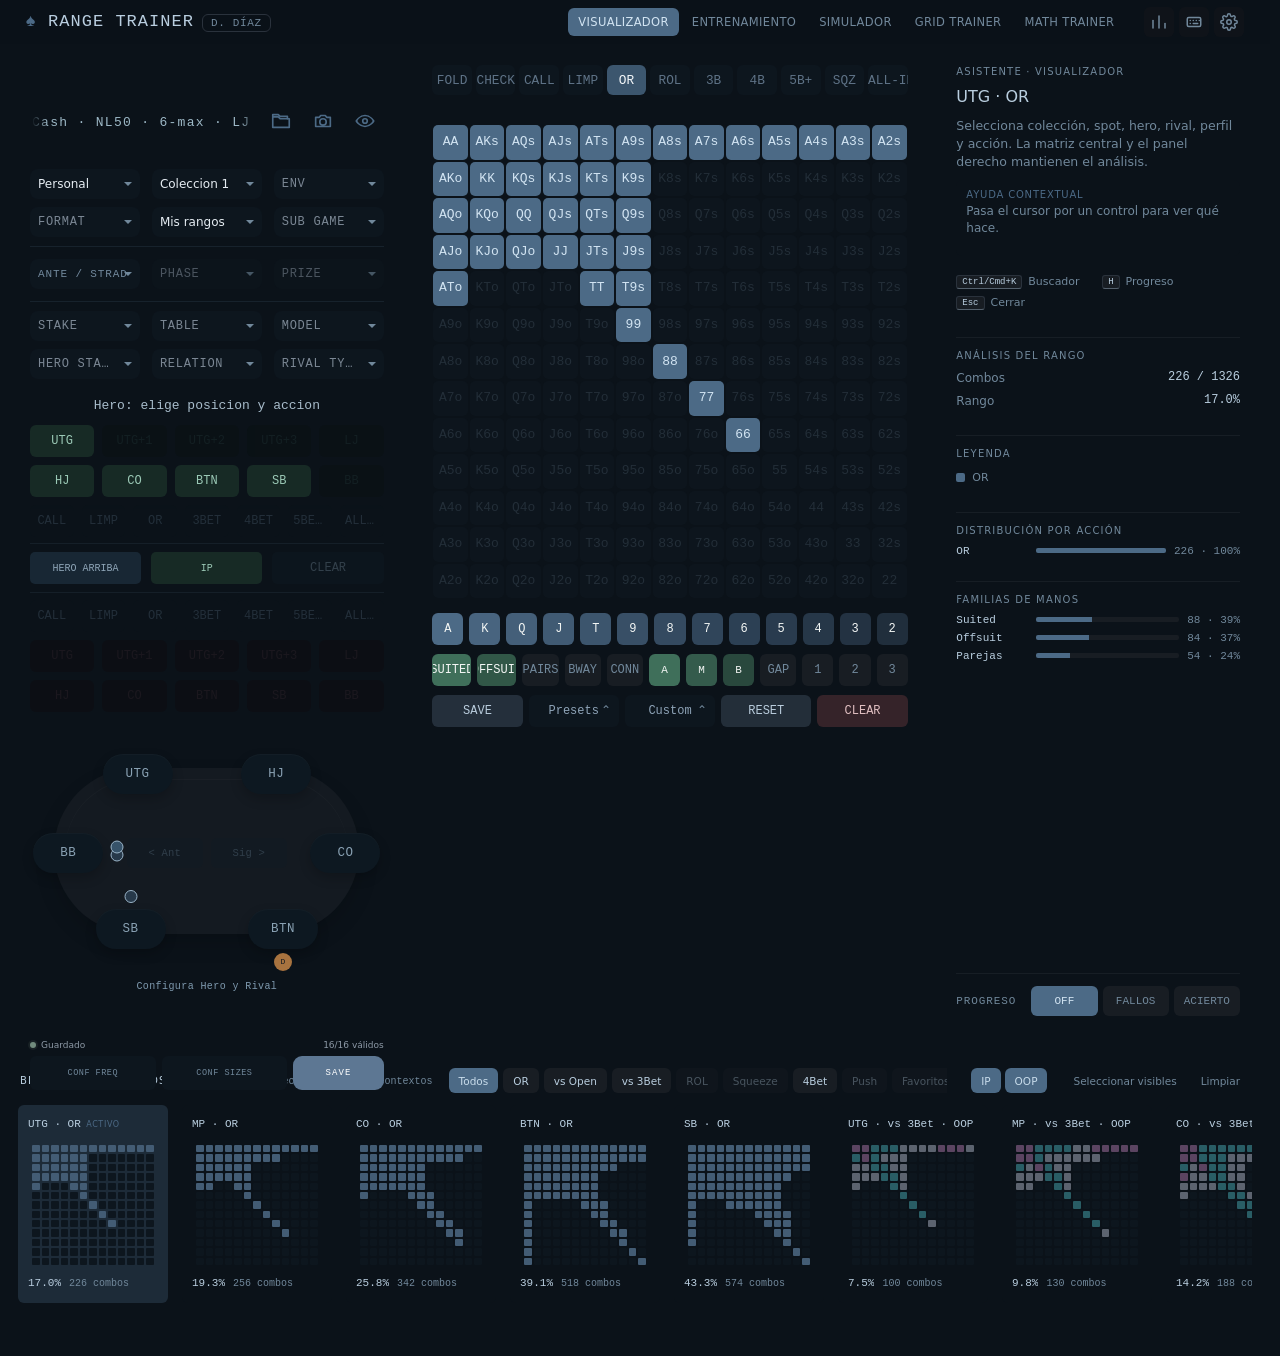
==== commit d722b2a5: "primer comit" ====
--- a/index.html
+++ b/index.html
@@ -21,7 +21,7 @@
     </div>
 
     <nav class="tabs" id="mode-tabs" role="tablist" aria-label="Modos">
-      <button type="button" data-mode="study" role="tab">Estudio</button>
+      <button type="button" data-mode="study" role="tab">Visualizador</button>
       <button type="button" data-mode="training" role="tab">Entrenamiento</button>
       <button type="button" data-mode="simulator" role="tab">Simulador</button>
       <button type="button" data-mode="grid-trainer" role="tab">Grid Trainer</button>
@@ -40,6 +40,15 @@
         <svg viewBox="0 0 24 24" width="18" height="18" fill="none"
              stroke="currentColor" stroke-width="2" stroke-linecap="round" stroke-linejoin="round">
           <line x1="4" y1="20" x2="4" y2="10"/><line x1="12" y1="20" x2="12" y2="4"/><line x1="20" y1="20" x2="20" y2="14"/>
+        </svg>
+      </button>
+      <button type="button" id="shortcuts-btn" class="icon-btn"
+              title="Atajos de teclado" aria-label="Atajos de teclado">
+        <svg viewBox="0 0 24 24" width="18" height="18" fill="none"
+             stroke="currentColor" stroke-width="2" stroke-linecap="round"
+             stroke-linejoin="round" aria-hidden="true">
+          <rect x="3" y="6" width="18" height="12" rx="2"/>
+          <path d="M7 10h.01M11 10h.01M15 10h.01M19 10h.01M7 14h.01M11 14h6"/>
         </svg>
       </button>
       <button type="button" id="config-btn" class="icon-btn" title="Configuración">
@@ -63,6 +72,12 @@
         <span id="status-stats"></span>
       </div>
       <div id="grid"></div>
+      <section class="matrix-tools-toolbar" aria-label="Acciones y filtros de la matriz">
+        <section id="matrix-action-toolbar" class="matrix-action-toolbar"
+                 aria-label="Filtro por acciones" hidden></section>
+        <section id="matrix-filter-toolbar" class="matrix-filter-toolbar"
+                 aria-label="Filtros de la matriz" hidden></section>
+      </section>
       <!-- En una sesión del simulador esta superficie sustituye a la matriz. -->
       <section id="sim-stage" class="sim-stage" aria-label="Mesa del simulador"></section>
     </section>
@@ -106,6 +121,11 @@
   <script src="js/ui/settings.js"></script>
   <script src="js/ui/range-gallery.js"></script>
   <script src="js/ui/dialogs.js"></script>
+  <script src="js/ui/study/viewer-model.js"></script>
+  <script src="js/ui/study/range-form-model.js"></script>
+  <script src="js/ui/study/preflop-sequence-model.js"></script>
+  <script src="js/ui/study/range-advanced-config.js"></script>
+  <script src="js/ui/study/matrix-tools.js"></script>
   <script src="js/ui/quizzes/quiz-common-ui.js"></script>
   <script src="js/ui/quizzes/quiz-results-ui.js"></script>
   <script src="js/ui/study/study-ui.js"></script>
--- a/css/styles.css
+++ b/css/styles.css
@@ -24,18 +24,18 @@
      superficies gris carbón, bordes gris acero, texto blanco roto y
      secundario gris azulado. Acento azul frío contenido (estilo software
      financiero); los rojos quedan reservados para errores. */
-  --bg:        #0a0d10;   /* fondo casi negro */
+  --bg:        #0b1219;   /* azul noche muy oscuro */
   --surface:   #11151a;   /* paneles y tarjetas, gris carbón */
   --surface-2: #181d23;   /* elementos elevados / hover */
   --border:    #2a323c;   /* gris acero */
   --border-soft: #1f252c;
   --text:      #b9cedf;   /* azul hielo suave */
   --text-muted:#71889b;   /* gris azulado */
-  --accent:    #2f6da8;   /* azul frío: acción primaria */
-  --accent-hi: #5e97cf;   /* variante para texto/realces sobre fondo oscuro */
+  --accent:    #4C6A86;   /* azul único de selección y acción primaria */
+  --accent-hi: #4C6A86;   /* mismo tono para todos los realces */
   --accent-ink:#d2e4f2;
-  --selected-bg: #263d52;
-  --selected-border: #4e7da7;
+  --selected-bg: #4C6A86;
+  --selected-border: #4C6A86;
   --selected-text: #c8dceb;
   --scroll-track: #10161c;
   --scroll-thumb: #354b5e;
@@ -56,7 +56,8 @@
 
   /* Radios y sombras: geometría dura, esquinas mínimas */
   --radius: 6px;
-  --radius-sm: 4px;
+  --radius-sm: 6px;
+  --radius-xs: 6px;
   --shadow: 0 8px 24px rgba(0, 0, 0, .45);
 
   /* Tamaños de layout */
@@ -66,6 +67,10 @@
   --workspace-grid-offset: 31px;
   --workspace-gallery-height: 304px;
   --seat-card-gap: 4px;
+  --cell-gap: 2px;
+  --cell-border: 1px;
+  --cell-radius: 6px;
+  --button-gap: 4px;
 
   /* Ajustables desde Configuración (js/ui/settings.js) */
   --grid-max: 720px;        /* tamaño máximo de la matriz */
@@ -83,8 +88,8 @@
   --text: #c7dceb;
   --text-muted: #849bae;
   --accent-ink: #d9e9f5;
-  --selected-bg: #2b465e;
-  --selected-border: #628fb5;
+  --selected-bg: #4C6A86;
+  --selected-border: #4C6A86;
   --selected-text: #d5e6f2;
   --cell-intensity: 100;
 }
@@ -134,6 +139,37 @@
   min-height: 100vh;
 }
 
+/* Botonera sin contornos: los estados se comunican mediante fondo, color y
+   relieve. El foco de teclado se conserva por accesibilidad. */
+button {
+  border-color: transparent !important;
+  border-radius: 6px !important;
+  box-shadow: none !important;
+  text-shadow: none !important;
+}
+
+button:focus-visible {
+  outline: 2px solid var(--accent-hi);
+  outline-offset: 2px;
+}
+
+button::before,
+button::after {
+  box-shadow: none !important;
+}
+
+/* Contenedores planos: sin marcos exteriores ni subdivisiones dibujadas. */
+:where(div, section, aside, article, nav, header, main, footer, fieldset) {
+  border-color: transparent !important;
+}
+
+/* La interfaz usa un único peso regular: la jerarquía se mantiene mediante
+   tamaño, color y espaciado, sin recurrir a negritas. */
+body,
+body * {
+  font-weight: 400 !important;
+}
+
 .app-main {
   display: grid;
   grid-template-columns: minmax(0, 1fr) var(--panel-width);
@@ -281,12 +317,12 @@
   display: grid;
   grid-template-columns: repeat(13, minmax(0, 1fr));
   grid-template-rows: repeat(13, minmax(0, 1fr));
-  gap: 1px;
+  gap: var(--cell-gap);
   width: 100%;
   max-width: min(78vh, var(--grid-max));
   aspect-ratio: 1;
   padding: var(--sp-2);
-  background: var(--border-soft);
+  background: var(--surface);
   border: 1px solid var(--border-soft);
   border-radius: var(--radius);
   user-select: none;
@@ -325,12 +361,13 @@
 #grid.grid-interactive { touch-action: none; }
 
 .cell {
+  position: relative;
   appearance: none;
   border: 0;
-  border-radius: 1px;
-  background: var(--bg);
-  color: var(--text-muted);
-  font: 600 clamp(7px, 1.1vw, 11px) var(--font-mono);
+  border-radius: var(--cell-radius) !important;
+  background: transparent;
+  color: var(--text-muted);
+  font: 600 clamp(9px, 1.3vw, 13px) var(--font-mono);
   padding: 0;
   display: flex;
   flex-direction: column;
@@ -339,6 +376,7 @@
   min-width: 0;
   min-height: 0;
   overflow: hidden;
+  background-clip: padding-box;
   cursor: default;
   transition: filter .1s;
 }
@@ -354,7 +392,7 @@
 .cell-metric:empty { display: none; }
 
 /* Diagonal de parejas ligeramente diferenciada */
-.cell-pair { background: var(--surface-2); }
+.cell-pair { background: transparent; }
 
 /* Relleno por acción (--cell-color lo fija grid.js). La intensidad es
    configurable: el color se mezcla con el fondo según --cell-intensity. */
@@ -373,7 +411,321 @@
 }
 
 /* Atenuado por filtros del modo estudio */
-.cell-dimmed { opacity: .18; }
+.cell-dimmed {
+  opacity: 1;
+  filter: none;
+  background: color-mix(in srgb, #0d161e 97%, black);
+  color: color-mix(in srgb, var(--text-muted) 24%, var(--bg));
+  text-shadow: none;
+}
+
+.matrix-tools-toolbar {
+  display: grid;
+  gap: var(--button-gap);
+  padding: 7px;
+  background: var(--surface);
+  border: 1px solid var(--border-soft);
+  border-radius: var(--radius-sm);
+  min-width: 0;
+  width: 100%;
+}
+
+.matrix-tools-toolbar:has(> .matrix-action-toolbar[hidden]):has(> .matrix-filter-toolbar[hidden]) {
+  display: none;
+}
+
+.matrix-action-toolbar,
+.matrix-filter-toolbar {
+  display: block;
+  min-width: 0;
+  width: 100%;
+  padding: 0;
+  background: transparent;
+}
+
+.matrix-action-toolbar[hidden],
+.matrix-filter-toolbar[hidden] { display: none !important; }
+
+.matrix-action-grid {
+  display: grid;
+  grid-template-columns: repeat(11, minmax(0, 1fr));
+  gap: 16px;
+  width: 100%;
+  overflow: visible;
+}
+
+.matrix-filter-toolbar {
+  display: grid;
+  gap: var(--button-gap);
+}
+
+.matrix-filter-row {
+  display: grid;
+  align-items: center;
+  gap: var(--button-gap);
+  min-width: 0;
+}
+
+.matrix-filter-row.is-quick {
+  grid-template-columns: repeat(36, minmax(0, 1fr));
+}
+
+.matrix-card-grid,
+.matrix-suit-grid {
+  display: contents;
+}
+
+.matrix-filter-row.is-families {
+  grid-template-columns: repeat(36, minmax(0, 1fr));
+}
+
+.matrix-family-filters,
+.matrix-strength-filters,
+.matrix-filter-utilities {
+  display: contents;
+}
+
+.matrix-card-grid > .matrix-tool-chip { grid-column: span 2; }
+.matrix-suit-grid > .matrix-tool-chip { grid-column: span 5; }
+.matrix-family-filters > .matrix-tool-chip { grid-column: span 4; }
+.matrix-strength-filters > .matrix-tool-chip { grid-column: span 2; }
+.matrix-filter-utilities > .matrix-tool-chip { grid-column: span 3; }
+
+.matrix-tool-chip {
+  appearance: none;
+  height: 30px;
+  min-height: 30px;
+  min-width: 0;
+  padding: 4px 6px;
+  border: 1px solid var(--border);
+  border-radius: 3px;
+  color: var(--text-muted);
+  background: var(--surface-2);
+  font: 700 12px var(--font-mono);
+  white-space: nowrap;
+  overflow: hidden;
+  text-overflow: ellipsis;
+  text-align: center;
+  text-transform: uppercase;
+  cursor: pointer;
+}
+
+.matrix-action-chip {
+  height: 30px;
+  min-height: 30px;
+  padding-inline: 0;
+  border: 0;
+  background: #0d161e;
+  color: #8fa4b8;
+  font-size: clamp(11px, 1vw, 13px);
+  text-overflow: clip;
+}
+
+.matrix-tool-chip:hover:not(:disabled) {
+  color: var(--text);
+  border-color: var(--accent);
+}
+
+.matrix-action-chip:hover:not(:disabled) {
+  border-color: transparent;
+  background: #101b24;
+}
+
+.matrix-tool-chip.is-active {
+  color: var(--accent-ink);
+  border-color: var(--accent-hi);
+  background: var(--accent);
+}
+
+.matrix-action-chip.is-active {
+  color: #f4f7fa;
+  border-color: transparent;
+  background: color-mix(in srgb, var(--action-color) 72%, #142231);
+  box-shadow: inset 0 -2px 0 var(--action-color);
+}
+
+.matrix-action-chip.is-disabled,
+.matrix-action-chip:disabled {
+  opacity: 1 !important;
+  filter: none !important;
+  cursor: not-allowed;
+  background: #0d161e !important;
+  border-color: transparent !important;
+  color: #5f7387 !important;
+  box-shadow: none !important;
+}
+
+.matrix-tool-chip.is-disabled,
+.matrix-tool-chip:disabled {
+  opacity: .24;
+  filter: saturate(.3);
+  cursor: not-allowed;
+}
+
+.matrix-tool-chip.is-strength {
+  width: 100%;
+  height: 30px;
+  aspect-ratio: auto;
+  padding-inline: 0;
+  font-size: 11px;
+}
+
+.matrix-tool-chip.is-rank {
+  width: 100%;
+  height: 30px;
+  aspect-ratio: auto;
+  padding-inline: 0;
+}
+
+.matrix-tool-chip.is-suit {
+  width: 100%;
+  padding-inline: 4px;
+  justify-self: stretch;
+}
+
+.matrix-suit-grid > .matrix-tool-chip:first-child {
+  width: calc(100% - 8px);
+  justify-self: end;
+}
+
+.matrix-tool-chip.is-tone.is-active {
+  color: #f3f6f4;
+  border-color: color-mix(in srgb, var(--filter-color) 82%, #dce6df);
+  background: var(--filter-color);
+  box-shadow: inset 0 -2px 0 var(--filter-color);
+}
+
+.matrix-tool-chip.is-tone:hover:not(:disabled) {
+  border-color: var(--filter-color);
+}
+
+.matrix-utility-panel {
+  flex: 0 0 auto;
+  margin-top: auto;
+  padding: 8px;
+}
+
+.matrix-utility-body {
+  display: grid;
+  gap: 7px;
+}
+
+.matrix-utility-line {
+  display: grid;
+  grid-template-columns: 68px minmax(0, 1fr);
+  align-items: center;
+  gap: 7px;
+}
+
+.matrix-utility-label {
+  color: var(--text-muted);
+  font: 700 11px var(--font-mono);
+  letter-spacing: .08em;
+  text-transform: uppercase;
+}
+
+.matrix-utility-row {
+  display: grid;
+  grid-template-columns: repeat(3, minmax(0, 1fr));
+  gap: 5px;
+}
+
+.matrix-utility-row .matrix-tool-chip {
+  min-height: 28px;
+  padding-inline: 4px;
+  font-size: 11px;
+}
+
+.matrix-tool-chip.is-filter-clear {
+  border-color: color-mix(in srgb, #652C32 68%, var(--border));
+  background: color-mix(in srgb, #652C32 38%, var(--surface-2));
+  color: #e0bfc1;
+}
+
+.matrix-tool-chip.is-filter-clear:hover:not(:disabled) {
+  border-color: #864048;
+  background: color-mix(in srgb, #652C32 52%, var(--surface-2));
+  color: #f1d8d9;
+}
+
+.matrix-tool-chip.is-filter-clear:disabled {
+  border-color: var(--border);
+  background: var(--surface-2);
+  color: var(--text-muted);
+}
+
+.matrix-tool-chip.is-filter-reset {
+  border-color: color-mix(in srgb, #4C6A86 65%, var(--border));
+  background: color-mix(in srgb, #4C6A86 22%, var(--surface-2));
+  color: #b9ccdc;
+}
+
+.matrix-tool-chip.is-filter-reset:hover {
+  border-color: #5f819f;
+  background: color-mix(in srgb, #4C6A86 36%, var(--surface-2));
+  color: #e1ebf2;
+}
+
+@media (max-width: 650px) {
+  .matrix-action-grid {
+    grid-template-columns: repeat(4, minmax(0, 1fr));
+    gap: var(--button-gap);
+  }
+  .matrix-action-grid > .matrix-tool-chip {
+    grid-column: span 1;
+  }
+  .matrix-action-toolbar,
+  .matrix-filter-toolbar { padding: 0; }
+  .matrix-action-chip {
+    min-height: 32px;
+    font-size: clamp(8px, 1.7vw, 10px);
+  }
+  .matrix-filter-row.is-quick {
+    grid-template-columns: minmax(0, 1fr);
+  }
+  .matrix-card-grid,
+  .matrix-suit-grid {
+    display: grid;
+    gap: var(--button-gap);
+  }
+  .matrix-card-grid {
+    grid-template-columns: repeat(13, minmax(0, 1fr));
+  }
+  .matrix-card-grid > .matrix-tool-chip,
+  .matrix-suit-grid > .matrix-tool-chip {
+    grid-column: span 1;
+  }
+  .matrix-tool-chip.is-rank {
+    width: 100%;
+    height: auto;
+    min-height: 0;
+    aspect-ratio: 1;
+  }
+  .matrix-suit-grid {
+    grid-template-columns: repeat(2, minmax(0, 1fr));
+  }
+  .matrix-filter-row.is-families {
+    grid-template-columns: minmax(0, 1fr);
+  }
+  .matrix-family-filters,
+  .matrix-strength-filters,
+  .matrix-filter-utilities {
+    display: grid;
+    gap: var(--button-gap);
+  }
+  .matrix-family-filters,
+  .matrix-strength-filters {
+    grid-template-columns: repeat(3, minmax(0, 1fr));
+  }
+  .matrix-filter-utilities {
+    grid-template-columns: repeat(2, minmax(0, 1fr));
+  }
+  .matrix-family-filters > .matrix-tool-chip,
+  .matrix-strength-filters > .matrix-tool-chip,
+  .matrix-filter-utilities > .matrix-tool-chip {
+    grid-column: span 1;
+  }
+}
 
 /* Interactividad */
 .grid-interactive .cell { cursor: pointer; }
@@ -977,6 +1329,798 @@
 }
 .fav-btn:hover { color: var(--text); }
 .fav-btn.is-fav { color: var(--accent-hi); }
+
+/* ----------------------------------------------------------------------------
+ * Visualizador: panel izquierdo compacto con colecciones y contexto.
+ * --------------------------------------------------------------------------*/
+.viewer-toolbar {
+  display: grid;
+  grid-template-columns: minmax(0, 1fr) repeat(3, 31px);
+  gap: 6px;
+  align-items: end;
+  padding: 9px;
+  background: var(--bg);
+  border: 1px solid var(--border-soft);
+  border-radius: var(--radius-sm);
+}
+
+.viewer-toolbar .panel-group {
+  min-width: 0;
+  gap: 5px;
+}
+
+.viewer-icon-btn {
+  appearance: none;
+  border: 1px solid var(--border);
+  border-radius: var(--radius-sm);
+  background: var(--surface-2);
+  color: var(--text);
+  width: 31px;
+  min-width: 31px;
+  height: 31px;
+  min-height: 31px;
+  padding: 6px;
+  cursor: pointer;
+  transition: border-color .12s, background .12s, color .12s;
+}
+
+.viewer-icon-btn svg {
+  display: block;
+  width: 100%;
+  height: 100%;
+  fill: none;
+  stroke: currentColor;
+  stroke-width: 1.8;
+  stroke-linecap: round;
+  stroke-linejoin: round;
+}
+
+.viewer-icon-btn:hover,
+.viewer-icon-btn:focus-visible {
+  border-color: var(--accent);
+  color: var(--accent-hi);
+}
+
+.viewer-form-head {
+  display: flex;
+  align-items: center;
+  justify-content: space-between;
+  gap: 8px;
+  min-height: 34px;
+  padding: 0 2px;
+}
+
+.viewer-form-head-copy {
+  display: block;
+  flex: 1 1 auto;
+  min-width: 0;
+  overflow: hidden;
+}
+
+.viewer-form-title,
+.viewer-form-section-title {
+  color: #8794a0;
+  font: 400 9px var(--font-mono);
+  letter-spacing: .16em;
+  text-transform: uppercase;
+}
+
+.viewer-form-subtitle {
+  overflow: hidden;
+  color: #c7d0d9;
+  font: 400 9px/1.2 var(--font-ui);
+  letter-spacing: .02em;
+  white-space: nowrap;
+}
+
+.viewer-form-lcd {
+  width: 100%;
+  transform: translateY(2px);
+  padding: 0;
+  background: transparent;
+  border-radius: 6px;
+  color: #9eb9c7;
+  font: 400 13px/1.05 var(--font-mono);
+  letter-spacing: .1em;
+  mask-image: linear-gradient(90deg, transparent, #000 7%, #000 93%, transparent);
+}
+
+.viewer-form-lcd-track {
+  display: flex;
+  width: max-content;
+  gap: 28px;
+  animation: viewer-lcd-scroll 15s linear infinite;
+  will-change: transform;
+}
+
+.viewer-form-lcd-track > span { flex: 0 0 auto; }
+
+@keyframes viewer-lcd-scroll {
+  from { transform: translateX(0); }
+  to { transform: translateX(calc(-50% - 14px)); }
+}
+
+@media (prefers-reduced-motion: reduce) {
+  .viewer-form-lcd-track { animation: none; }
+  .viewer-form-lcd-track > span[aria-hidden="true"] { display: none; }
+}
+
+.viewer-form-head-actions {
+  display: flex;
+  gap: 4px;
+}
+
+.viewer-form-head .viewer-icon-btn {
+  width: 34px;
+  min-width: 34px;
+  height: 34px;
+  min-height: 34px;
+  padding: 6px;
+  background: transparent;
+  border: 0;
+  border-radius: 9px !important;
+  color: var(--accent);
+}
+
+.viewer-form-head .viewer-icon-btn:hover,
+.viewer-form-head .viewer-icon-btn:focus-visible {
+  background: transparent;
+  color: var(--accent-ink);
+}
+
+.viewer-form-head .viewer-icon-btn svg {
+  width: 22px;
+  height: 22px;
+}
+
+.viewer-form-section {
+  display: grid;
+  gap: 0;
+  min-width: 0;
+  padding: 6px 7px;
+  background: rgba(255, 255, 255, .018);
+  border: 0;
+  border-radius: 12px;
+  box-shadow: 0 6px 16px rgba(0, 0, 0, .08);
+}
+
+.viewer-form-section-head,
+.viewer-form-section-identity {
+  display: flex;
+  align-items: center;
+  min-width: 0;
+}
+
+.viewer-form-section-head {
+  justify-content: space-between;
+  gap: 6px;
+}
+
+.viewer-form-section-identity {
+  gap: 6px;
+}
+
+.viewer-form-section-title {
+  overflow: hidden;
+  color: #89949e;
+  font-size: 9px;
+  text-overflow: ellipsis;
+  white-space: nowrap;
+}
+
+.viewer-form-section-icon {
+  display: inline-grid;
+  flex: 0 0 22px;
+  width: 22px;
+  height: 22px;
+  place-items: center;
+  padding: 4px;
+  background: rgba(255, 255, 255, .03);
+  border: 1px solid rgba(255, 255, 255, .05);
+  border-radius: 7px;
+  color: #7f8b96;
+}
+
+.viewer-form-section-icon svg {
+  width: 100%;
+  height: 100%;
+  fill: none;
+  stroke: currentColor;
+  stroke-linecap: round;
+  stroke-linejoin: round;
+  stroke-width: 1.7;
+}
+
+.viewer-form-section-progress {
+  flex: 0 0 auto;
+  color: #6e8aa8;
+  font: 400 8px var(--font-mono);
+  letter-spacing: .04em;
+}
+
+.viewer-form-grid {
+  display: grid;
+  grid-template-columns: repeat(12, minmax(0, 1fr));
+  gap: 6px;
+  min-width: 0;
+}
+
+.viewer-form-field {
+  display: grid;
+  align-content: start;
+  grid-column: span 6;
+  gap: 3px;
+  min-width: 0;
+}
+
+.viewer-form-field.span-4 { grid-column: span 4; }
+.viewer-form-field.span-5 { grid-column: span 5; }
+.viewer-form-field.span-6 { grid-column: span 6; }
+.viewer-form-field.span-2 { grid-column: span 2; }
+.viewer-form-field.span-3 { grid-column: span 3; }
+.viewer-form-field.span-8 { grid-column: span 8; }
+.viewer-form-field.span-12 { grid-column: span 12; }
+
+.viewer-form-row-break {
+  margin-top: 3px;
+  margin-bottom: 3px;
+}
+
+.viewer-form-divider {
+  grid-column: 1 / -1;
+  height: 0;
+  margin: 1px 0;
+  border-top: 1px solid rgba(91, 121, 146, .12);
+  pointer-events: none;
+}
+
+.viewer-form-label {
+  display: inline-flex;
+  align-items: center;
+  width: fit-content;
+  min-width: 0;
+  max-width: 100%;
+  overflow: hidden;
+  padding: 1px 5px;
+  color: #9faaba;
+  background: rgba(12, 15, 20, .72);
+  border: 0;
+  border-radius: 5px;
+  font: 400 9px/1.15 var(--font-mono);
+  letter-spacing: .08em;
+  text-overflow: ellipsis;
+  text-transform: uppercase;
+  white-space: nowrap;
+}
+
+.viewer-form-control {
+  appearance: none;
+  width: 100%;
+  min-width: 0;
+  height: 30px;
+  min-height: 30px;
+  padding: 4px 23px 4px 8px;
+  overflow: hidden;
+  color: #e6edf3;
+  background-color: rgba(0, 0, 0, .24);
+  border: 0;
+  border-radius: 8px;
+  font: 400 12px var(--font-ui);
+  text-overflow: ellipsis;
+  transition: border-color 140ms ease, box-shadow 140ms ease,
+    background-color 140ms ease;
+  white-space: nowrap;
+}
+
+select.viewer-form-control {
+  background-image: url("data:image/svg+xml;charset=utf-8,%3Csvg xmlns='http://www.w3.org/2000/svg' width='8' height='5'%3E%3Cpath d='M0 0l4 5 4-5z' fill='%2371889b'/%3E%3C/svg%3E");
+  background-position: right 8px center;
+  background-repeat: no-repeat;
+}
+
+input.viewer-form-control {
+  padding-right: 8px;
+}
+
+.viewer-form-control:hover:not(:disabled) {
+  background-color: rgba(255, 255, 255, .04);
+}
+
+.viewer-form-control:focus-visible {
+  border-color: #5d7793;
+  outline: none;
+  box-shadow: 0 0 0 2px rgba(93, 119, 147, .14);
+}
+
+.viewer-form-field.is-invalid .viewer-form-control {
+  outline: 1px solid var(--wrong);
+  outline-offset: -1px;
+}
+
+.viewer-form-field.is-disabled {
+  opacity: .58;
+}
+
+.viewer-form-field.is-disabled .viewer-form-control {
+  color: #75818d;
+  background-color: rgba(0, 0, 0, .28);
+  border-color: rgba(115, 145, 170, .08);
+  cursor: not-allowed;
+}
+
+.viewer-segmented {
+  display: flex;
+  align-items: stretch;
+  width: 100%;
+  height: 30px;
+  min-width: 0;
+  padding: 2px;
+  background: rgba(0, 0, 0, .24);
+  border: 0;
+  border-radius: 999px;
+  transition: border-color 140ms ease, box-shadow 140ms ease;
+}
+
+.viewer-segmented:hover {
+  background: rgba(255, 255, 255, .035);
+}
+
+.viewer-segmented:focus-within {
+  box-shadow: 0 0 0 2px rgba(93, 119, 147, .14);
+}
+
+.viewer-segment-option {
+  flex: 1 1 0;
+  width: auto;
+  min-width: 0;
+  min-height: 24px;
+  padding: 2px 3px;
+  overflow: hidden;
+  background: transparent;
+  border: 0;
+  border-radius: 999px;
+  color: #8b929c;
+  font: 400 10px var(--font-mono);
+  letter-spacing: .03em;
+  text-overflow: ellipsis;
+  transition: background-color 140ms ease, color 140ms ease,
+    box-shadow 140ms ease;
+  white-space: nowrap;
+}
+
+.viewer-segment-option:hover:not(:disabled) {
+  background: color-mix(in srgb, var(--surface-2) 72%, transparent);
+  color: var(--text);
+}
+
+.viewer-segment-option.is-active {
+  background: #5d7793;
+  border: 0;
+  color: #fff;
+  box-shadow: 0 1px 4px rgb(0 0 0 / 22%);
+}
+
+.viewer-segment-field.is-disabled .viewer-segmented {
+  background: rgba(0, 0, 0, .24);
+  border-color: rgba(255, 255, 255, .04);
+}
+
+.viewer-segment-field.is-disabled .viewer-segment-option {
+  cursor: not-allowed;
+}
+
+.viewer-form-switch .viewer-form-toggle {
+  width: 100%;
+  height: 30px;
+  min-height: 30px;
+  padding: 4px 7px;
+  background: color-mix(in srgb, var(--bg) 91%, var(--surface));
+  border: 1px solid color-mix(in srgb, var(--border-soft) 65%, transparent);
+  border-radius: 8px;
+  color: color-mix(in srgb, var(--text-muted) 86%, var(--bg));
+  font: 400 8.5px var(--font-mono);
+  letter-spacing: .06em;
+  transition: border-color 140ms ease, background-color 140ms ease,
+    color 140ms ease;
+}
+
+.viewer-form-switch .viewer-form-toggle.is-active {
+  background: color-mix(in srgb, var(--accent) 72%, var(--surface));
+  border-color: color-mix(in srgb, var(--accent) 62%, var(--border-soft));
+  color: var(--text);
+  box-shadow: 0 0 0 1px color-mix(in srgb, var(--accent) 12%, transparent) inset;
+}
+
+.viewer-form-switch.is-disabled {
+  opacity: .36;
+}
+
+.viewer-form-switch.is-disabled .viewer-form-toggle {
+  cursor: not-allowed;
+}
+
+.viewer-form-footer {
+  display: grid;
+  grid-template-columns: minmax(0, 1fr);
+  align-items: center;
+  gap: 6px;
+  padding: 6px 7px 7px;
+  background: rgba(255, 255, 255, .022);
+  border: 0;
+  border-radius: 12px;
+  box-shadow: 0 6px 16px rgba(0, 0, 0, .08);
+}
+
+.viewer-form-status {
+  display: grid;
+  grid-template-columns: auto minmax(0, 1fr) auto;
+  align-items: center;
+  gap: 5px;
+  min-width: 0;
+}
+
+.viewer-form-status-dot {
+  width: 6px;
+  height: 6px;
+  background: #718b7d;
+  border-radius: 50%;
+  box-shadow: 0 0 0 2px rgba(113, 139, 125, .12);
+}
+
+.viewer-form-status-dot.is-dirty {
+  background: #a48b64;
+  box-shadow: 0 0 0 2px rgba(164, 139, 100, .12);
+}
+
+.viewer-form-status-copy,
+.viewer-form-validity {
+  overflow: hidden;
+  color: #8d99a6;
+  font: 400 9px var(--font-ui);
+  text-overflow: ellipsis;
+  white-space: nowrap;
+}
+
+.viewer-form-save {
+  width: 100%;
+  min-height: 34px;
+  padding: 5px 10px;
+  background: #5d7793;
+  border: 1px solid rgba(111, 138, 168, .62);
+  border-radius: 9px !important;
+  color: #fff;
+  font: 400 9px var(--font-mono);
+  letter-spacing: .12em;
+  box-shadow: 0 1px 0 rgb(255 255 255 / 5%) inset,
+    0 5px 12px rgb(0 0 0 / 12%);
+}
+
+.viewer-form-footer-actions {
+  display: grid;
+  grid-template-columns: minmax(0, 1fr) minmax(0, 1fr) minmax(0, .72fr);
+  gap: 6px;
+  min-width: 0;
+}
+
+.viewer-form-footer-actions .viewer-form-save {
+  min-width: 0;
+}
+
+.viewer-form-advanced-btn {
+  position: relative;
+  min-width: 0;
+  min-height: 34px;
+  padding: 5px 7px;
+  overflow: hidden;
+  color: var(--text-muted);
+  background: #0d161e;
+  border: 0;
+  font: 400 8.5px var(--font-mono);
+  letter-spacing: .06em;
+  text-overflow: ellipsis;
+  white-space: nowrap;
+}
+
+.viewer-form-advanced-btn:hover,
+.viewer-form-advanced-btn:focus-visible {
+  color: var(--text);
+  background: color-mix(in srgb, var(--accent) 18%, #0d161e);
+}
+
+.viewer-form-advanced-dot {
+  position: absolute;
+  top: 5px;
+  right: 5px;
+  width: 5px;
+  height: 5px;
+  background: #a48b64;
+  border-radius: 50%;
+}
+
+.viewer-advanced-screen {
+  display: flex;
+  flex-direction: column;
+  gap: 9px;
+  min-height: 0;
+  max-height: calc(100vh - var(--header-h) - 28px);
+  padding-right: 4px;
+  overflow-y: auto;
+}
+
+.viewer-advanced-head {
+  position: sticky;
+  top: 0;
+  z-index: 20;
+  display: grid;
+  grid-template-columns: auto minmax(0, 1fr);
+  align-items: center;
+  gap: 10px;
+  padding: 4px 0 9px;
+  background: var(--bg);
+}
+
+.viewer-advanced-back {
+  min-height: 30px;
+  padding: 4px 8px;
+  color: var(--text-muted);
+  background: #0d161e;
+  font: 400 9px var(--font-mono);
+  letter-spacing: .06em;
+}
+
+.viewer-advanced-back:hover {
+  color: var(--text);
+  background: color-mix(in srgb, var(--accent) 18%, #0d161e);
+}
+
+.viewer-advanced-head-copy {
+  display: grid;
+  gap: 2px;
+  min-width: 0;
+}
+
+.viewer-advanced-title {
+  color: var(--text);
+  font: 400 10px var(--font-mono);
+  letter-spacing: .11em;
+}
+
+.viewer-advanced-breadcrumb {
+  overflow: hidden;
+  color: var(--text-muted);
+  font: 400 8px var(--font-mono);
+  text-overflow: ellipsis;
+  white-space: nowrap;
+}
+
+.viewer-advanced-rows {
+  display: grid;
+  gap: 5px;
+}
+
+.viewer-advanced-row {
+  display: grid;
+  grid-template-columns: 66px minmax(0, 1fr);
+  align-items: center;
+  gap: 8px;
+  min-width: 0;
+  padding: 7px;
+  background: color-mix(in srgb, #0d161e 82%, var(--surface));
+  border-radius: 6px;
+}
+
+.viewer-advanced-row.is-disabled {
+  opacity: .5;
+}
+
+.viewer-advanced-action {
+  overflow: hidden;
+  color: var(--text);
+  font: 400 9px var(--font-mono);
+  letter-spacing: .04em;
+  text-overflow: ellipsis;
+  text-transform: uppercase;
+  white-space: nowrap;
+}
+
+.viewer-advanced-controls,
+.viewer-advanced-frequency-controls {
+  display: grid;
+  grid-template-columns: repeat(2, minmax(0, 1fr));
+  align-items: end;
+  gap: 6px;
+  min-width: 0;
+}
+
+.viewer-advanced-frequency-controls > .viewer-advanced-choice:first-child:last-child,
+.viewer-advanced-frequency-controls > .viewer-advanced-choice:first-child {
+  grid-column: span 2;
+}
+
+.viewer-advanced-field {
+  display: grid;
+  gap: 3px;
+  min-width: 0;
+}
+
+.viewer-advanced-label {
+  overflow: hidden;
+  color: var(--text-muted);
+  font: 400 7.5px var(--font-mono);
+  letter-spacing: .06em;
+  text-overflow: ellipsis;
+  white-space: nowrap;
+}
+
+.viewer-advanced-input {
+  width: 100%;
+  min-width: 0;
+  height: 28px;
+  padding: 4px 7px;
+  color: var(--text);
+  background: #0b141c;
+  border: 0;
+  border-radius: 6px;
+  font: 400 10px var(--font-mono);
+  outline: 0;
+}
+
+.viewer-advanced-input:focus {
+  box-shadow: 0 0 0 2px rgba(76, 106, 134, .16);
+}
+
+.viewer-advanced-input:disabled {
+  color: var(--text-muted);
+  cursor: not-allowed;
+}
+
+.viewer-advanced-choice .viewer-form-select-trigger {
+  height: 28px;
+  min-height: 28px;
+  font-size: 10px;
+}
+
+.viewer-advanced-static {
+  grid-column: span 2;
+  color: var(--text-muted);
+  font: 400 9px var(--font-mono);
+}
+
+.viewer-advanced-static.is-allin {
+  color: var(--text);
+  letter-spacing: .08em;
+}
+
+.viewer-advanced-suits,
+.viewer-advanced-parity {
+  grid-column: span 2;
+  display: grid;
+  gap: 4px;
+}
+
+.viewer-advanced-suits {
+  grid-template-columns: repeat(4, minmax(0, 1fr));
+}
+
+.viewer-advanced-parity {
+  grid-template-columns: repeat(2, minmax(0, 1fr));
+  padding: 2px;
+  background: #0b141c;
+  border-radius: 999px;
+}
+
+.viewer-advanced-suit,
+.viewer-advanced-parity-option {
+  min-height: 27px;
+  padding: 3px;
+  color: var(--text-muted);
+  background: transparent;
+  border: 0;
+  font: 400 10px var(--font-mono);
+}
+
+.viewer-advanced-suit.is-active,
+.viewer-advanced-parity-option.is-active {
+  color: var(--accent-ink);
+  background: var(--accent);
+}
+
+@media (max-width: 1180px) {
+  .viewer-advanced-row {
+    grid-template-columns: minmax(0, 1fr);
+  }
+}
+
+.viewer-form-save:hover,
+.viewer-form-save:focus-visible {
+  background: #6c8aaa;
+  box-shadow: 0 0 0 2px rgba(93, 119, 147, .14),
+    0 6px 14px rgb(0 0 0 / 15%);
+}
+
+.viewer-form-notice {
+  min-width: 0;
+  color: var(--text-muted);
+  font-size: 9px;
+  line-height: 1.2;
+}
+
+body.mode-study .panel:has(.viewer-form-head) {
+  position: relative;
+  gap: 24px;
+  padding: 7px;
+  background: var(--surface);
+  isolation: isolate;
+}
+
+.viewer-context-grid {
+  display: grid;
+  grid-template-columns: repeat(2, minmax(0, 1fr));
+  gap: 8px;
+  padding: 10px;
+  background: var(--bg);
+  border: 1px solid var(--border-soft);
+  border-radius: var(--radius-sm);
+}
+
+.viewer-context-grid .panel-group {
+  gap: 5px;
+  min-width: 0;
+}
+
+.viewer-active-context {
+  background: var(--bg);
+  border: 1px solid var(--border-soft);
+  border-left: 3px solid var(--accent);
+  border-radius: var(--radius-sm);
+  padding: 9px 10px;
+}
+
+.viewer-modal-stack {
+  display: flex;
+  flex-direction: column;
+  gap: 9px;
+  min-width: min(520px, 80vw);
+}
+
+.viewer-modal-actions {
+  display: grid;
+  grid-template-columns: repeat(2, minmax(0, 1fr));
+  gap: 7px;
+}
+
+.viewer-shortcuts-modal {
+  display: grid;
+  grid-template-columns: repeat(2, minmax(0, 1fr));
+  gap: 8px 14px;
+  min-width: min(520px, 80vw);
+}
+
+body.mode-study .panel {
+  gap: 10px;
+}
+
+body.mode-study .range-gallery-eye-btn {
+  display: none;
+}
+
+#shortcuts-btn {
+  display: none;
+}
+
+body.mode-study #shortcuts-btn {
+  display: inline-flex;
+}
+
+@media (max-width: 720px) {
+  .viewer-context-grid,
+  .viewer-shortcuts-modal,
+  .viewer-modal-actions {
+    grid-template-columns: minmax(0, 1fr);
+  }
+
+  .viewer-toolbar { grid-template-columns: minmax(0, 1fr) repeat(3, 31px); }
+}
 
 /* Tarjeta de explicación pedagógica (revisión) */
 .meta-card {
@@ -2661,19 +3805,19 @@
 }
 
 .range-card.is-active {
-  border-color: var(--accent-hi);
-  background: color-mix(in srgb, var(--accent) 10%, var(--bg));
-  box-shadow: inset 0 2px 0 var(--accent-hi);
+  border-color: var(--accent);
+  background: color-mix(in srgb, var(--accent) 24%, var(--bg));
+  box-shadow: inset 0 2px 0 var(--accent);
 }
 
 .range-card.is-selected {
   border-color: color-mix(in srgb, var(--accent-hi) 65%, var(--border));
-  background: color-mix(in srgb, var(--accent) 6%, var(--bg));
+  background: color-mix(in srgb, var(--accent) 2%, var(--bg));
 }
 
 .range-card.is-active.is-selected {
-  border-color: var(--accent-hi);
-  background: color-mix(in srgb, var(--accent) 12%, var(--bg));
+  border-color: var(--accent);
+  background: color-mix(in srgb, var(--accent) 28%, var(--bg));
 }
 
 .range-card-head {
@@ -2718,16 +3862,16 @@
   min-height: 128px;
   max-height: 128px;
   padding: 3px;
-  background: var(--border-soft);
-  border: 1px solid var(--border-soft);
+  background: transparent;
+  border: 0;
   border-radius: 3px;
 }
 
 .gallery-mini-cell {
   min-width: 0;
   min-height: 0;
-  background: var(--bg);
-  border-radius: 0;
+  background: transparent;
+  border-radius: 2px !important;
 }
 
 .gallery-mini-cell.is-filled {
@@ -2735,7 +3879,7 @@
 }
 
 .gallery-mini-grid.is-concealed .gallery-mini-cell {
-  background: color-mix(in srgb, var(--surface-2) 62%, var(--bg));
+  background: color-mix(in srgb, #0d161e 88%, black);
   opacity: .34;
 }
 
@@ -2954,6 +4098,10 @@
     height: var(--workspace-grid-height);
     max-height: var(--workspace-grid-height);
   }
+  body.mode-study .grid-section {
+    height: auto;
+    max-height: none;
+  }
   .range-gallery {
     grid-area: gallery;
     height: var(--workspace-gallery-height);
@@ -3031,6 +4179,15 @@
     max-height: none;
     margin-top: 0;
     overflow: visible;
+  }
+
+  body.mode-study .insights {
+    display: flex;
+    padding: 0;
+  }
+
+  body.mode-study .insights > :not(.matrix-utility-panel) {
+    display: none;
   }
 
   .workspace-card { padding: 9px 10px; }
@@ -6715,3 +7872,2176 @@
   .sim-pot-quick-actions .btn-row { grid-template-columns: minmax(0, 1fr); }
   .sim-pot-check-list { gap: 5px 7px; }
 }
+
+/* Sistema visual único para celdas y matrices. */
+:where(
+  #grid,
+  .mini-grid,
+  .gallery-mini-grid,
+  .grid-trainer-board,
+  .pot-odds-trainer-out-grid,
+  .sim-pot-lab-deck
+) {
+  gap: 0 !important;
+}
+
+:where(
+  .cell,
+  .mini-cell,
+  .gallery-mini-cell,
+  .grid-trainer-cell,
+  .pot-out-cell,
+  .sim-pot-lab-deck-card
+) {
+  border: var(--cell-border) solid transparent !important;
+  border-radius: var(--cell-radius) !important;
+  background-clip: padding-box !important;
+  box-shadow: none;
+  overflow: hidden;
+}
+
+.cell:not(.cell-filled):not(.cell-selected) {
+  background-color: color-mix(in srgb, #0d161e 97%, black) !important;
+}
+
+.mini-cell:not(.is-filled):not(.is-selected):not(.is-marked),
+.gallery-mini-cell:not(.is-filled),
+.grid-trainer-cell:not(.is-selected):not(.is-visible):not(.is-highlight):not(.is-wrong) {
+  background-color: #0d161e !important;
+}
+
+body.mode-study :where(.viewer-toolbar, .viewer-context-grid, .viewer-active-context) {
+  background: transparent !important;
+  border-color: transparent !important;
+  box-shadow: none !important;
+}
+
+body.mode-study :where(.viewer-toolbar, .viewer-context-grid) {
+  padding: 0 !important;
+  gap: var(--button-gap);
+}
+
+body.mode-study .panel {
+  gap: 8px;
+}
+
+body.mode-study .viewer-toolbar .panel-group,
+body.mode-study .viewer-context-grid .panel-group {
+  gap: var(--button-gap);
+}
+
+body.mode-study .viewer-context-grid {
+  gap: 8px;
+}
+
+body.mode-study .viewer-toolbar .select,
+body.mode-study .viewer-context-grid .select {
+  background-color: var(--bg);
+}
+
+@media (max-width: 1023px) {
+  body.mode-study {
+    overflow-x: hidden;
+  }
+
+  body.mode-study .app-main,
+  body.mode-study .panel,
+  body.mode-study .grid-section,
+  body.mode-study .insights,
+  body.mode-study .range-gallery {
+    width: 100%;
+    min-width: 0;
+    max-width: 100%;
+  }
+
+  body.mode-study .matrix-filter-toolbar {
+    min-width: 0;
+    max-width: 100%;
+    overflow-x: auto;
+    overflow-y: hidden;
+    scrollbar-width: thin;
+  }
+
+  body.mode-study .matrix-filter-toolbar .range-filter-row {
+    width: max-content;
+    min-width: 100%;
+    overflow: visible;
+  }
+
+  body.mode-study .insights > .assistant-panel {
+    display: flex;
+  }
+
+  body.mode-study .insights > .dash-panel {
+    display: block;
+  }
+}
+
+body.mode-study .matrix-action-grid,
+body.mode-study .matrix-card-grid,
+body.mode-study .matrix-suit-grid,
+body.mode-study .matrix-strength-filters,
+body.mode-study .matrix-filter-row {
+  gap: var(--button-gap);
+}
+
+/* Visualizador · estación de trabajo abierta.
+   Los laterales se integran en el lienzo y la matriz conserva el protagonismo. */
+body.mode-study {
+  --study-left-width: clamp(390px, 29vw, 470px);
+  --study-right-width: clamp(320px, 24vw, 390px);
+  --study-column-gap: clamp(18px, 1.9vw, 28px);
+  --grid-max: 820px;
+  overflow-x: hidden;
+}
+
+body.mode-study .app-header {
+  height: 44px;
+  padding-inline: clamp(14px, 2vw, 30px);
+  gap: 18px;
+  background: color-mix(in srgb, var(--bg) 94%, transparent);
+}
+
+body.mode-study .tabs {
+  gap: 3px;
+  padding: 2px;
+  background: transparent;
+  border: 0;
+}
+
+body.mode-study .tabs button {
+  min-height: 28px;
+  padding: 4px 10px;
+}
+
+body.mode-study .header-actions {
+  gap: 5px;
+}
+
+body.mode-study .header-actions .icon-btn {
+  width: 30px;
+  min-width: 30px;
+  height: 30px;
+  min-height: 30px;
+  background: color-mix(in srgb, var(--surface) 82%, transparent);
+  border: 0;
+}
+
+body.mode-study .viewer-form-section {
+  padding: 4px 0 11px;
+  background: transparent;
+  border: 0;
+  border-radius: 0;
+  box-shadow: none;
+}
+
+body.mode-study .viewer-form-section[data-section="IDENTIDAD"] {
+  padding: 6px 0 8px;
+  border-top: 1px solid rgba(91, 121, 146, .12);
+  border-bottom: 1px solid rgba(91, 121, 146, .12);
+}
+
+body.mode-study .viewer-form-section[data-section="IDENTIDAD"] .viewer-form-grid {
+  row-gap: 8px;
+}
+
+body.mode-study .viewer-form-section[data-section="IDENTIDAD"] .viewer-form-divider {
+  margin: 0;
+}
+
+body.mode-study .viewer-form-section[data-section="IDENTIDAD"] .forced-bet-row-divider {
+  height: 1px;
+  margin: 1px 0;
+  border-top: 0;
+  background: rgba(91, 121, 146, .16);
+}
+
+body.mode-study .viewer-form-grid {
+  column-gap: 12px;
+  row-gap: 12px;
+}
+
+body.mode-study .viewer-form-head-actions {
+  gap: 8px;
+}
+
+body.mode-study .viewer-form-head {
+  min-height: 30px;
+  margin-top: -16px;
+}
+
+body.mode-study .viewer-form-footer {
+  margin-top: 1px;
+  padding: 7px 0 0;
+  background: transparent;
+  border: 0;
+  border-radius: 0;
+  box-shadow: none;
+}
+
+body.mode-study .viewer-form-control,
+body.mode-study .viewer-segmented {
+  background-color: #0d161e;
+}
+
+body.mode-study select.viewer-form-control {
+  border: 0 !important;
+  outline: 0;
+  color-scheme: dark;
+  box-shadow: none;
+}
+
+body.mode-study select.viewer-form-control option {
+  border: 0;
+  outline: 0;
+  color: var(--text);
+  background: #0d161e;
+  box-shadow: none;
+}
+
+body.mode-study select.viewer-form-control:focus,
+body.mode-study select.viewer-form-control:focus-visible {
+  border: 0 !important;
+  outline: 0;
+  box-shadow: 0 0 0 2px rgba(76, 106, 134, .14);
+}
+
+body.mode-study select.viewer-form-control option:checked {
+  color: var(--accent-ink);
+  background: var(--accent);
+}
+
+body.mode-study select.viewer-form-control option:disabled {
+  color: color-mix(in srgb, var(--text-muted) 55%, var(--bg));
+  background: #0d161e;
+}
+
+.viewer-form-select {
+  position: relative;
+  min-width: 0;
+}
+
+.viewer-form-native-select {
+  position: absolute !important;
+  width: 1px !important;
+  height: 1px !important;
+  min-height: 0 !important;
+  padding: 0 !important;
+  opacity: 0;
+  pointer-events: none;
+}
+
+.viewer-form-select-trigger {
+  display: grid;
+  grid-template-columns: minmax(0, 1fr) 10px;
+  align-items: center;
+  gap: 6px;
+  width: 100%;
+  height: 30px;
+  min-height: 30px;
+  padding: 4px 8px;
+  color: #e6edf3;
+  background: #0d161e;
+  border: 0;
+  border-radius: 8px !important;
+  font: 400 12px var(--font-ui);
+  text-align: left;
+}
+
+.viewer-form-select-copy {
+  display: flex;
+  align-items: center;
+  min-width: 0;
+}
+
+.viewer-form-select-value {
+  flex: 1 1 auto;
+  min-width: 0;
+  overflow: hidden;
+  text-overflow: ellipsis;
+  white-space: nowrap;
+}
+
+.viewer-form-select-placeholder {
+  flex: 1 1 auto;
+  min-width: 0;
+  overflow: hidden;
+  color: #7b8794;
+  font: 400 12px var(--font-mono);
+  letter-spacing: .06em;
+  text-overflow: ellipsis;
+  text-transform: uppercase;
+  white-space: nowrap;
+}
+
+.viewer-form-select-chevron {
+  width: 0;
+  height: 0;
+  justify-self: end;
+  border: 4px solid transparent;
+  border-top-color: #71889b !important;
+  transform: translateY(2px);
+}
+
+.viewer-form-select.is-open .viewer-form-select-chevron {
+  transform: translateY(-2px) rotate(180deg);
+}
+
+.viewer-form-select-menu {
+  position: absolute;
+  z-index: 100;
+  top: calc(100% + 2px);
+  left: 0;
+  width: 100%;
+  max-height: 260px;
+  padding: 3px;
+  overflow-y: auto;
+  color: var(--text);
+  background: #0d161e;
+  border: 0;
+  border-radius: 6px;
+  box-shadow: 0 12px 28px rgba(0, 0, 0, .32);
+}
+
+.viewer-form-select-menu[hidden] {
+  display: none;
+}
+
+.viewer-form-select-option {
+  display: block;
+  width: 100%;
+  min-height: 27px;
+  padding: 5px 7px;
+  color: var(--text);
+  background: transparent;
+  border: 0;
+  border-radius: 4px !important;
+  font: 400 12px var(--font-ui);
+  text-align: left;
+}
+
+.viewer-form-select-option:hover,
+.viewer-form-select-option:focus-visible {
+  color: #e6edf3;
+  background: color-mix(in srgb, var(--accent) 28%, #0d161e);
+  outline: 0;
+}
+
+.viewer-form-select-option.is-selected {
+  color: var(--accent-ink);
+  background: var(--accent);
+}
+
+.viewer-form-collection-option-row {
+  display: flex;
+  align-items: center;
+  gap: 6px;
+}
+
+.viewer-form-collection-option-row .viewer-form-select-option {
+  flex: 1 1 auto;
+}
+
+.viewer-form-collection-edit,
+.viewer-form-collection-inline-save {
+  display: inline-flex;
+  align-items: center;
+  justify-content: center;
+  width: 28px;
+  min-width: 28px;
+  height: 27px;
+  padding: 0;
+  color: #8ea4b8;
+  background: #101a22;
+  border: 0;
+  border-radius: 6px;
+}
+
+.viewer-form-collection-edit svg {
+  width: 13px;
+  height: 13px;
+  fill: none;
+  stroke: currentColor;
+  stroke-width: 1.8;
+  stroke-linecap: round;
+  stroke-linejoin: round;
+}
+
+.viewer-form-collection-edit:hover,
+.viewer-form-collection-edit:focus-visible,
+.viewer-form-collection-inline-save:hover,
+.viewer-form-collection-inline-save:focus-visible {
+  color: #d9e5ef;
+  background: color-mix(in srgb, var(--accent) 24%, #101a22);
+  outline: 0;
+}
+
+.viewer-form-collection-inline-edit {
+  display: flex;
+  align-items: center;
+  gap: 6px;
+  width: 100%;
+}
+
+.viewer-form-collection-inline-edit .viewer-form-control {
+  min-width: 0;
+  flex: 1 1 auto;
+}
+
+.viewer-form-collection-inline-save {
+  width: auto;
+  min-width: 36px;
+  padding: 0 8px;
+  font: 400 11px var(--font-mono);
+  letter-spacing: .06em;
+}
+
+.viewer-form-field.is-disabled .viewer-form-select-trigger {
+  color: #75818d;
+  background: color-mix(in srgb, #0d161e 88%, var(--bg));
+  cursor: not-allowed;
+}
+
+.forced-bet-field .viewer-form-select-copy {
+  gap: 6px;
+}
+
+.forced-bet-field-label {
+  flex: 0 0 auto;
+  color: #72899d;
+  font: 400 11px/1 var(--font-mono);
+  letter-spacing: .08em;
+  text-transform: uppercase;
+}
+
+.forced-bet-field .viewer-form-select-value,
+.forced-bet-field .viewer-form-select-placeholder {
+  text-align: right;
+}
+
+.forced-bet-summary-trigger {
+  cursor: pointer;
+}
+
+.forced-bet-select-with-unit {
+  display: grid;
+  grid-template-columns: 31px minmax(0, 1fr);
+  gap: 4px;
+}
+
+.forced-bet-select-with-unit .viewer-form-select-menu {
+  left: 35px;
+  width: calc(100% - 35px);
+}
+
+.forced-bet-unit-toggle {
+  display: inline-flex;
+  align-items: center;
+  justify-content: center;
+  width: 31px;
+  min-width: 31px;
+  height: 32px;
+  padding: 0;
+  color: #aec2d4;
+  background: color-mix(in srgb, var(--accent) 24%, #0d161e);
+  border: 0;
+  border-radius: 7px;
+  font: 400 12px/1 var(--font-mono);
+  letter-spacing: .05em;
+}
+
+.forced-bet-modal-overlay {
+  position: absolute;
+  z-index: 1200;
+  inset: 0;
+  background: rgba(3, 8, 13, .72);
+  border-radius: inherit;
+}
+
+.forced-bet-modal {
+  position: absolute;
+  top: var(--forced-bet-modal-top, 0);
+  left: 10px;
+  display: grid;
+  gap: 22px;
+  width: calc(100% - 20px);
+  max-width: calc(100% - 20px);
+  padding: 20px 18px 18px;
+  box-sizing: border-box;
+  color: var(--text);
+  background: #101922;
+  border: 0;
+  border-radius: 10px;
+  box-shadow: 0 20px 54px rgba(0, 0, 0, .48),
+    inset 0 1px 0 rgba(255, 255, 255, .025);
+}
+
+.forced-bet-modal-head,
+.forced-bet-modal-footer {
+  display: flex;
+  align-items: center;
+  justify-content: space-between;
+}
+
+.forced-bet-modal-head {
+  padding-bottom: 8px;
+}
+
+.forced-bet-modal-grid {
+  width: 100%;
+  gap: 18px 14px;
+  padding-top: 4px;
+  padding-bottom: 8px;
+}
+
+.forced-bet-modal-grid > .forced-bet-field {
+  min-width: 0;
+}
+
+.forced-bet-modal-title,
+.forced-bet-modal-row-title {
+  color: #8fa8bd;
+  font: 400 12px/1 var(--font-mono);
+  letter-spacing: .11em;
+}
+
+.forced-bet-modal-close {
+  display: inline-grid;
+  width: 30px;
+  height: 30px;
+  place-items: center;
+  padding: 0;
+  color: #8fa3b5;
+  background: #0d161e;
+  border: 0;
+  border-radius: 6px;
+  font: 400 22px/1 var(--font-ui);
+}
+
+.forced-bet-modal .viewer-advanced-field {
+  min-width: 0;
+}
+
+.forced-bet-modal .viewer-form-select-menu {
+  z-index: 1210;
+}
+
+.forced-bet-modal-footer {
+  justify-content: flex-end;
+  padding-top: 10px;
+}
+
+.forced-bet-modal-done {
+  min-width: 112px;
+  height: 34px;
+  padding: 0 16px;
+  color: var(--accent-ink);
+  background: var(--accent);
+  border: 0;
+  border-radius: 7px;
+  font: 400 11px var(--font-mono);
+  letter-spacing: .09em;
+}
+
+@media (max-width: 560px) {
+  .forced-bet-modal {
+    top: max(8px, var(--forced-bet-modal-top, 0px));
+  }
+}
+
+@media (max-width: 420px) {
+  body.mode-study .viewer-form-grid > .forced-bet-field {
+    grid-column: 1 / -1;
+  }
+}
+
+.viewer-bool-field {
+  gap: 0;
+}
+
+.viewer-form-bool-toggle {
+  width: 100%;
+  min-width: 0;
+  min-height: 30px;
+  padding: 4px 8px;
+  background: #0d161e;
+  border: 0;
+  border-radius: 8px !important;
+  color: #8f9aa6;
+}
+
+.viewer-form-bool-toggle:hover:not(:disabled),
+.viewer-form-bool-toggle:focus-visible {
+  background: color-mix(in srgb, #0d161e 82%, white);
+}
+
+.viewer-form-bool-toggle.is-active {
+  background: color-mix(in srgb, var(--accent) 20%, #0d161e);
+  color: #e6edf3;
+  box-shadow: inset 0 0 0 1px rgba(111, 138, 168, .18);
+}
+
+.viewer-form-bool-copy {
+  display: flex;
+  align-items: center;
+  justify-content: space-between;
+  gap: 8px;
+  width: 100%;
+}
+
+.viewer-form-bool-label,
+.viewer-form-bool-state {
+  font: 400 11px var(--font-mono);
+  letter-spacing: .06em;
+  text-transform: uppercase;
+}
+
+.viewer-form-bool-state {
+  color: #7b8794;
+}
+
+.viewer-form-bool-toggle.is-active .viewer-form-bool-state {
+  color: #cbd8e6;
+}
+
+body.mode-study .viewer-form-label {
+  padding-inline: 2px;
+  background: transparent;
+}
+
+.preflop-sequence-builder {
+  --sequence-hero-active: #477c68;
+  --sequence-hero-idle: #172a25;
+  --sequence-hero-disabled: #08100e;
+  --sequence-rival-active: #7a3139;
+  --sequence-rival-idle: #28171d;
+  --sequence-rival-disabled: #10080b;
+  display: grid;
+  gap: 6px;
+  min-width: 0;
+  margin-top: -15px;
+  padding: 0 0 12px;
+}
+
+.preflop-sequence-toolbar {
+  display: grid;
+  gap: 8px;
+  min-width: 0;
+}
+
+.preflop-sequence-toolbar-fields,
+.preflop-sequence-toolbar-states {
+  display: grid;
+  gap: 8px;
+  min-width: 0;
+}
+
+.preflop-sequence-toolbar-fields {
+  grid-template-columns: minmax(0, 1fr);
+}
+
+.preflop-sequence-toolbar-states {
+  grid-template-columns: repeat(3, minmax(0, 1fr));
+}
+
+.preflop-sequence-toolbar .viewer-form-field {
+  gap: 0;
+  min-width: 0;
+}
+
+.preflop-sequence-toolbar-states .viewer-form-field {
+  display: grid;
+  grid-column: auto;
+}
+
+.preflop-sequence-toolbar-states > * {
+  min-width: 0;
+}
+
+.preflop-sequence-toolbar-stack {
+  min-width: 0;
+}
+
+.preflop-sequence-toolbar-button-slot {
+  min-width: 0;
+}
+
+.preflop-sequence-toolbar .viewer-form-select,
+.preflop-sequence-toolbar .viewer-form-select-trigger,
+.preflop-sequence-toolbar .viewer-form-field,
+.preflop-sequence-toolbar .preflop-sequence-order-control,
+.preflop-sequence-toolbar .preflop-sequence-order-button {
+  height: 100%;
+}
+
+.preflop-sequence-order {
+  display: flex;
+  align-items: center;
+  justify-content: space-between;
+  gap: 10px;
+  min-width: 0;
+}
+
+.preflop-sequence-order-label,
+.preflop-sequence-display-label {
+  color: #7890a4;
+  font: 400 10px var(--font-mono);
+  letter-spacing: .09em;
+}
+
+.preflop-sequence-order-control {
+  display: flex;
+  flex: 0 1 210px;
+  gap: 4px;
+  min-width: 0;
+  height: 32px;
+  padding: 0;
+  background: transparent;
+  border-radius: 5px;
+}
+
+.preflop-sequence-toolbar .preflop-sequence-order-control {
+  flex: 1 1 auto;
+  height: 32px;
+}
+
+.viewer-form-section[data-section="MESA"] .viewer-form-field:nth-child(2),
+.viewer-form-section[data-section="MESA"] .viewer-form-field:nth-child(3) {
+  display: none;
+}
+
+.viewer-form-section[data-section="MESA"] .viewer-form-field:nth-child(1),
+.viewer-form-section[data-section="MESA"] .viewer-form-field:nth-child(4) {
+  grid-column: span 6;
+}
+
+.preflop-sequence-order-button {
+  flex: 1 1 0;
+  min-width: 0;
+  height: 100%;
+  padding: 4px 6px;
+  overflow: hidden;
+  color: #7790a5;
+  background: transparent;
+  border: 0;
+  border-radius: 5px !important;
+  font: 400 10px var(--font-mono);
+  text-overflow: ellipsis;
+  white-space: nowrap;
+}
+
+.preflop-sequence-order-button.is-active {
+  color: #f0f5f8;
+  background: #516f8b;
+}
+
+.preflop-sequence-order-button.preflop-sequence-state-auto.is-active,
+.preflop-sequence-order-button.preflop-sequence-state-off.is-active {
+  background: #516f8b;
+}
+
+.preflop-sequence-order-button.preflop-sequence-state-ip.is-active,
+.preflop-sequence-order-button.preflop-sequence-state-single.is-active {
+  color: #9bc9b6;
+  background: var(--sequence-hero-idle);
+}
+
+.preflop-sequence-order-button.preflop-sequence-state-oop.is-active,
+.preflop-sequence-order-button.preflop-sequence-state-multiway.is-active {
+  color: #ca949b;
+  background: var(--sequence-rival-idle);
+}
+
+.preflop-sequence-actors {
+  display: grid;
+  gap: 12px;
+  min-width: 0;
+}
+
+.preflop-sequence-actor {
+  display: grid;
+  gap: 8px;
+  min-width: 0;
+}
+
+.preflop-sequence-actor-label {
+  color: #6f879a;
+  font: 400 9px var(--font-mono);
+  letter-spacing: .1em;
+}
+
+.preflop-sequence-row {
+  display: grid;
+  grid-template-columns: repeat(var(--sequence-columns, 1), minmax(0, 1fr));
+  gap: 8px;
+  width: 100%;
+  min-width: 0;
+  min-height: 32px;
+}
+
+.preflop-sequence-button {
+  display: inline-flex;
+  align-items: center;
+  justify-content: center;
+  width: 100%;
+  min-width: 0;
+  height: 32px;
+  min-height: 32px;
+  padding: 4px 5px;
+  overflow: hidden;
+  color: #7f96a9;
+  background: #0d161e;
+  border: 0;
+  border-radius: 6px !important;
+  font: 400 12px/1 var(--font-mono);
+  text-overflow: ellipsis;
+  white-space: nowrap;
+  cursor: pointer;
+}
+
+.preflop-sequence-button-label {
+  display: block;
+  min-width: 0;
+  overflow: hidden;
+  text-overflow: ellipsis;
+  white-space: nowrap;
+}
+
+.preflop-sequence-button:hover:not(:disabled) {
+  color: #d7e4ed;
+  background: #14232f;
+}
+
+@keyframes quickActionTextPulse {
+  0%, 100% {
+    opacity: 0;
+    text-shadow: none;
+  }
+  18%, 82% {
+    opacity: .08;
+    text-shadow: none;
+  }
+  50% {
+    opacity: 1;
+    text-shadow:
+      0 0 7px currentColor,
+      0 0 13px currentColor;
+  }
+}
+
+@keyframes quickActionButtonPulse {
+  0%, 100% {
+    filter: brightness(.86);
+    box-shadow:
+      inset 0 0 0 1px rgba(139, 173, 198, .08),
+      0 0 0 rgba(75, 110, 137, 0);
+  }
+  50% {
+    filter: brightness(1.16);
+    box-shadow:
+      inset 0 0 0 1px rgba(156, 194, 222, .30),
+      0 0 13px rgba(93, 136, 167, .18);
+  }
+}
+
+@keyframes rt-sequence-pending {
+  0%, 100% {
+    box-shadow: inset 0 0 0 1px rgba(139, 173, 198, .10);
+    filter: brightness(1);
+  }
+  50% {
+    box-shadow:
+      inset 0 0 0 1px rgba(139, 173, 198, .22),
+      0 0 10px rgba(75, 110, 137, .10);
+    filter: brightness(1.05);
+  }
+}
+
+.preflop-sequence-button.is-pending:not(:disabled) {
+  animation: quickActionButtonPulse .95s ease-in-out infinite;
+  box-shadow:
+    inset 0 0 0 1px rgba(139, 173, 198, .16),
+    0 0 8px rgba(75, 110, 137, .08);
+}
+
+.preflop-sequence-button.is-pending:not(:disabled) .preflop-sequence-button-label {
+  animation: quickActionTextPulse .95s ease-in-out infinite;
+}
+
+.preflop-position-button {
+  transition: background-color .16s ease, color .16s ease;
+}
+
+.preflop-sequence-actor.is-hero .preflop-position-button:not(:disabled) {
+  color: #9bc9b6;
+  background: var(--sequence-hero-idle);
+}
+
+.preflop-sequence-actor.is-hero .preflop-position-button.is-active {
+  color: #9bc9b6;
+  background: var(--sequence-hero-idle);
+}
+
+.preflop-sequence-actor.is-rival .preflop-position-button:not(:disabled) {
+  color: #ca949b;
+  background: var(--sequence-rival-idle);
+}
+
+.preflop-sequence-actor.is-rival .preflop-position-button.is-active {
+  color: #ca949b;
+  background: var(--sequence-rival-idle);
+}
+
+.preflop-sequence-actor.is-hero .preflop-position-button:hover:not(:disabled) {
+  color: #d8eee4;
+  background: color-mix(
+    in srgb, var(--sequence-hero-idle) 70%, var(--sequence-hero-active)
+  );
+}
+
+.preflop-sequence-actor.is-rival .preflop-position-button:hover:not(:disabled) {
+  color: #f1d8dc;
+  background: color-mix(
+    in srgb, var(--sequence-rival-idle) 70%, var(--sequence-rival-active)
+  );
+}
+
+.preflop-action-button:not(:disabled) {
+  color: #f3f7fa;
+  background: color-mix(in srgb, var(--sequence-action-color) 72%, #142231);
+  box-shadow: inset 0 -2px 0 var(--sequence-action-color);
+}
+
+.preflop-action-button:hover:not(:disabled) {
+  color: #f3f7fa;
+  background: color-mix(in srgb, var(--sequence-action-color) 42%, #10202a);
+}
+
+.preflop-action-button.is-active {
+  color: #f3f7fa;
+  background: color-mix(in srgb, var(--sequence-action-color) 72%, #142231);
+  box-shadow: inset 0 -2px 0 var(--sequence-action-color);
+}
+
+.preflop-sequence-button:disabled:not(.is-active) {
+  color: #445666;
+  background: #0b131a;
+  opacity: .42;
+  pointer-events: none;
+  cursor: not-allowed;
+}
+
+.preflop-action-button:disabled:not(.is-active) {
+  box-shadow: none;
+}
+
+.preflop-sequence-button.is-hidden-slot {
+  visibility: hidden;
+  pointer-events: none;
+}
+
+.preflop-sequence-actor.is-hero .preflop-position-button:disabled:not(.is-active) {
+  color: #243b36;
+  background: var(--sequence-hero-disabled);
+  opacity: .32;
+}
+
+.preflop-sequence-actor.is-rival .preflop-position-button:disabled:not(.is-active) {
+  color: #3d242a;
+  background: var(--sequence-rival-disabled);
+  opacity: .32;
+}
+
+.preflop-action-button {
+  font-size: 12px;
+}
+
+.preflop-position-row,
+.preflop-action-row {
+  grid-auto-rows: 32px;
+}
+
+.preflop-sequence-actor.has-actions-first {
+  margin-top: 1px;
+}
+
+.preflop-sequence-waiting {
+  grid-column: 1 / -1;
+  display: flex;
+  align-items: center;
+  height: 27px;
+  padding: 0 8px;
+  color: #50687a;
+  background: #0b131a;
+  border-radius: 6px;
+  font: 400 9px var(--font-mono);
+  letter-spacing: .06em;
+}
+
+.preflop-sequence-display-row {
+  display: grid;
+  grid-template-columns: repeat(3, minmax(0, 1fr));
+  justify-content: stretch;
+  align-items: stretch;
+  gap: 10px;
+  min-width: 0;
+  width: 100%;
+}
+
+.preflop-sequence-center-row {
+  position: relative;
+  margin-block: 0;
+  padding-block: 3px;
+}
+
+.preflop-sequence-center-row::before,
+.preflop-sequence-center-row::after {
+  content: "";
+  position: absolute;
+  left: 0;
+  right: 0;
+  height: 1px;
+  background: rgba(91, 121, 146, .12);
+  pointer-events: none;
+}
+
+.preflop-sequence-center-row::before {
+  top: -6px;
+}
+
+.preflop-sequence-center-row::after {
+  bottom: -6px;
+}
+
+.preflop-sequence-display {
+  display: flex;
+  align-items: center;
+  min-width: 0;
+  min-height: 36px;
+  padding: 8px 10px;
+  color: #a9c0d1;
+  background: #091118;
+  border-radius: 7px;
+  box-shadow: inset 0 0 0 1px rgba(91, 121, 146, .08);
+}
+
+.preflop-sequence-display-top {
+  justify-content: center;
+  width: 100%;
+  min-height: 16px;
+  padding: 0;
+  background: transparent;
+  box-shadow: none;
+}
+
+.preflop-sequence-display-label {
+  grid-row: 1 / span 2;
+  align-self: start;
+  padding-top: 1px;
+}
+
+.preflop-sequence-display-main,
+.preflop-sequence-display-detected {
+  min-width: 0;
+  overflow: hidden;
+  text-overflow: ellipsis;
+  white-space: nowrap;
+}
+
+.preflop-sequence-display-main {
+  color: #a8bccb;
+  font: 400 13px var(--font-mono);
+  line-height: 1;
+}
+
+.preflop-sequence-display-detected {
+  color: #6f8da3;
+  font: 400 9px var(--font-mono);
+}
+
+.preflop-sequence-reset {
+  align-self: stretch;
+  height: 32px;
+  min-height: 32px;
+  width: 100%;
+  min-width: 0;
+  padding: 4px 14px;
+  color: #7e98aa;
+  background: #101c25;
+  border: 0;
+  border-radius: 5px !important;
+  font: 400 12px var(--font-mono);
+}
+
+.preflop-sequence-reset:disabled {
+  opacity: .34;
+}
+
+.preflop-sequence-order-toggle.is-active {
+  color: #8ea5b7;
+  background: #182734;
+  box-shadow: inset 0 0 0 1px rgba(93, 119, 141, .22);
+}
+
+.preflop-sequence-order-toggle:hover:not(:disabled) {
+  color: #edf4f8;
+  background: #182734;
+}
+
+.mini-spot-replayer {
+  display: grid;
+  gap: 6px;
+  width: 100%;
+  min-width: 0;
+  min-height: 262px;
+  max-height: 292px;
+  margin-top: 16px;
+  overflow: visible;
+}
+
+.mini-table {
+  position: relative;
+  width: 98%;
+  height: 238px;
+  margin: 0 auto;
+  min-width: 0;
+}
+
+.mini-table-felt {
+  position: absolute;
+  inset: 34px 6% 38px;
+  border: 11px solid color-mix(in srgb, var(--border) 70%, #172530);
+  border-radius: 999px;
+  background: color-mix(in srgb, var(--surface-2) 68%, #0c151d);
+  box-shadow:
+    inset 0 1px 0 rgba(255, 255, 255, .025),
+    0 10px 20px rgba(0, 0, 0, .16);
+}
+
+.mini-seat {
+  position: absolute;
+  left: var(--mini-seat-left);
+  top: var(--mini-seat-top);
+  z-index: 2;
+  display: inline-flex;
+  align-items: center;
+  justify-content: center;
+  width: 70px;
+  height: 40px;
+  transform: translate(-50%, -50%);
+  color: #8aa2b4;
+  background: #0d1821;
+  border: 0;
+  border-radius: 999px;
+  font: 400 12.5px/1 var(--font-mono);
+  letter-spacing: .04em;
+  box-shadow:
+    inset 0 1px 0 rgba(255, 255, 255, .025),
+    0 5px 12px rgba(0, 0, 0, .20);
+}
+
+.mini-seat.is-active {
+  color: #9eb7c9;
+  background: #101d27;
+}
+
+.mini-seat.is-hero,
+.mini-seat.is-rival {
+  color: #b2c9da;
+  background: #10202a;
+}
+
+.mini-seat.is-hero.is-active,
+.mini-seat.is-rival.is-active {
+  color: #d2e2ec;
+  background: #132838;
+}
+
+.mini-seat.is-folded {
+  opacity: .38;
+}
+
+.mini-seat.is-pending {
+  animation: rt-sequence-pending 1.8s ease-in-out infinite;
+}
+
+.mini-seat.is-pending .mini-position-label {
+  animation: quickActionTextPulse .95s ease-in-out infinite;
+}
+
+.mini-seat.is-hero {
+  box-shadow:
+    0 0 0 1px color-mix(in srgb, var(--sequence-hero-active) 48%, transparent),
+    0 0 14px color-mix(in srgb, var(--sequence-hero-active) 12%, transparent);
+}
+
+.mini-seat.is-rival {
+  box-shadow:
+    0 0 0 1px color-mix(in srgb, var(--sequence-rival-active) 50%, transparent),
+    0 0 14px color-mix(in srgb, var(--sequence-rival-active) 14%, transparent);
+}
+
+.mini-position-label {
+  max-width: 60px;
+  overflow: hidden;
+  text-overflow: ellipsis;
+  white-space: nowrap;
+}
+
+.mini-seat-badge {
+  position: absolute;
+  right: -8px;
+  top: -9px;
+  display: grid;
+  place-items: center;
+  width: 20px;
+  height: 20px;
+  border-radius: 999px;
+  color: #07100d;
+  font: 700 10px/1 var(--font-mono);
+}
+
+.mini-seat-badge.hero {
+  background: var(--sequence-hero-active);
+}
+
+.mini-seat-badge.rival {
+  background: var(--sequence-rival-active);
+  color: #f0cbd0;
+}
+
+.mini-seat-roles {
+  position: absolute;
+  left: 50%;
+  top: -22px;
+  display: flex;
+  align-items: center;
+  gap: 2px;
+  transform: translateX(-50%);
+  pointer-events: none;
+}
+
+.mini-seat-edge-bottom .mini-seat-roles {
+  top: auto;
+  bottom: -22px;
+}
+
+.mini-seat-edge-left .mini-seat-roles {
+  left: auto;
+  right: -32px;
+  top: 50%;
+  transform: translateY(-50%);
+}
+
+.mini-seat-edge-right .mini-seat-roles {
+  left: -32px;
+  top: 50%;
+  transform: translateY(-50%);
+}
+
+.mini-dealer-button {
+  display: grid;
+  place-items: center;
+  min-width: 18px;
+  width: 18px;
+  height: 18px;
+  padding: 0;
+  border-radius: 999px;
+  font: 700 8px/1 var(--font-mono);
+}
+
+.mini-dealer-button {
+  color: #111820;
+  background: #a8733f;
+}
+
+.mini-chip-commitment {
+  position: absolute;
+  left: 50%;
+  top: 100%;
+  z-index: 3;
+  display: grid;
+  align-items: end;
+  justify-content: center;
+  gap: 0;
+  transform: translate(-50%, 6px);
+  pointer-events: none;
+}
+
+.mini-seat-edge-bottom .mini-chip-commitment {
+  top: auto;
+  bottom: 100%;
+  transform: translate(-50%, -6px);
+}
+
+.mini-seat-edge-left .mini-chip-commitment {
+  left: 100%;
+  top: 50%;
+  transform: translate(7px, -50%);
+}
+
+.mini-seat-edge-right .mini-chip-commitment {
+  left: auto;
+  right: 100%;
+  top: 50%;
+  transform: translate(-7px, -50%);
+}
+
+.mini-chip-stack {
+  position: relative;
+  display: block;
+  width: 14px;
+  height: 17px;
+}
+
+.mini-chip {
+  position: absolute;
+  left: 50%;
+  display: block;
+  width: 13px;
+  height: 13px;
+  border: 1px solid #9ab4c8;
+  border-radius: 999px;
+  background: #27394a;
+  transform: translateX(-50%);
+}
+
+.mini-chip:nth-child(1) { bottom: 0; }
+.mini-chip:nth-child(2) {
+  bottom: 8px;
+  background: #37536a;
+}
+
+.mini-chip-commitment.is-blind-sb,
+.mini-chip-commitment.is-blind-bb,
+.mini-chip-commitment.is-limp,
+.mini-chip-commitment.is-call {
+  grid-template-columns: 14px;
+}
+
+.mini-chip-commitment.is-or {
+  grid-template-columns: repeat(2, 14px);
+}
+
+.mini-chip-commitment.is-three-bet {
+  grid-template-columns: repeat(2, 14px);
+  grid-template-rows: repeat(2, 17px);
+}
+
+.mini-chip-commitment.is-three-bet .mini-chip-stack:nth-child(1) {
+  grid-column: 1 / -1;
+  grid-row: 1;
+  justify-self: center;
+}
+
+.mini-chip-commitment.is-three-bet .mini-chip-stack:nth-child(2) {
+  grid-column: 1;
+  grid-row: 2;
+}
+
+.mini-chip-commitment.is-three-bet .mini-chip-stack:nth-child(3) {
+  grid-column: 2;
+  grid-row: 2;
+}
+
+.mini-chip-commitment.is-four-bet {
+  grid-template-columns: repeat(2, 14px);
+  grid-template-rows: repeat(2, 17px);
+}
+
+.mini-chip-commitment.is-five-bet {
+  grid-template-columns: repeat(3, 14px);
+  grid-template-rows: repeat(2, 17px);
+}
+
+.mini-chip-commitment.is-five-bet .mini-chip-stack:nth-child(1) {
+  grid-column: 1;
+  grid-row: 1;
+}
+
+.mini-chip-commitment.is-five-bet .mini-chip-stack:nth-child(2) {
+  grid-column: 3;
+  grid-row: 1;
+}
+
+.mini-chip-commitment.is-five-bet .mini-chip-stack:nth-child(3) {
+  grid-column: 2;
+  grid-row: 1 / span 2;
+  align-self: center;
+}
+
+.mini-chip-commitment.is-five-bet .mini-chip-stack:nth-child(4) {
+  grid-column: 1;
+  grid-row: 2;
+}
+
+.mini-chip-commitment.is-five-bet .mini-chip-stack:nth-child(5) {
+  grid-column: 3;
+  grid-row: 2;
+}
+
+.mini-chip-commitment.is-jam {
+  display: block;
+}
+
+.mini-all-in-strip {
+  display: inline-grid;
+  place-items: center;
+  min-width: 48px;
+  height: 18px;
+  padding: 0 8px;
+  color: #f0cbd0;
+  background: color-mix(in srgb, var(--sequence-rival-active) 56%, #101820);
+  border-radius: 999px;
+  font: 400 9px/1 var(--font-mono);
+  letter-spacing: .08em;
+  white-space: nowrap;
+}
+
+.mini-chip-value {
+  display: none;
+}
+
+.mini-action-line {
+  overflow: hidden;
+  color: #7f9aaf;
+  font: 400 10px/1.15 var(--font-mono);
+  letter-spacing: .04em;
+  text-align: center;
+  text-overflow: ellipsis;
+  white-space: nowrap;
+}
+
+.mini-replay-stepper {
+  position: absolute;
+  left: 50%;
+  top: 50%;
+  z-index: 4;
+  display: flex;
+  align-items: center;
+  justify-content: center;
+  gap: 8px;
+  min-width: 0;
+  transform: translate(-50%, -50%);
+}
+
+.mini-replay-step {
+  height: 30px;
+  min-height: 30px;
+  min-width: 76px;
+  padding: 0 12px;
+  color: #8ea5b7;
+  background: color-mix(in srgb, #101c25 88%, transparent);
+  border: 0;
+  border-radius: 6px !important;
+  font: 400 10.5px/1 var(--font-mono);
+  letter-spacing: .02em;
+}
+
+.mini-replay-step:hover:not(:disabled) {
+  color: #d4e2ec;
+  background: #162632;
+}
+
+.mini-replay-step:disabled {
+  color: #4d6273;
+  opacity: .5;
+}
+
+@media (max-width: 1279px) {
+  .preflop-sequence-order {
+    align-items: stretch;
+    flex-direction: column;
+    gap: 5px;
+  }
+
+  .preflop-sequence-order-control {
+    flex-basis: auto;
+    width: 100%;
+  }
+
+  .preflop-sequence-display-row {
+    grid-template-columns: repeat(3, minmax(0, 1fr));
+    justify-content: stretch;
+  }
+}
+
+body.mode-study .matrix-tools-toolbar {
+  display: contents;
+  margin-top: 0;
+  padding: 0;
+  background: transparent;
+  border: 0;
+  box-shadow: none;
+}
+
+body.mode-study .matrix-action-toolbar {
+  order: -1;
+  width: 100%;
+  max-width: var(--grid-max);
+  margin: 7px 0 8px;
+}
+
+body.mode-study .matrix-filter-toolbar {
+  order: 1;
+  width: 100%;
+  max-width: var(--grid-max);
+  margin: 17px 0 0;
+  gap: 12px;
+}
+
+body.mode-study .matrix-filter-toolbar .matrix-filter-row {
+  gap: 7px;
+}
+
+body.mode-study .matrix-filter-toolbar .matrix-tool-chip {
+  height: 30px;
+  min-height: 30px;
+  padding: 0 8px;
+  display: flex;
+  align-items: center;
+  justify-content: center;
+  line-height: 1;
+  margin: 0;
+  box-sizing: border-box;
+}
+
+body.mode-study .matrix-filter-toolbar .range-filter-row {
+  display: flex;
+  align-items: center;
+  justify-content: flex-start;
+  gap: 12px;
+  width: 100%;
+  min-height: 30px;
+  margin-top: 10px;
+  box-sizing: border-box;
+  overflow: visible;
+}
+
+body.mode-study .range-filter-row .filter-group {
+  display: flex;
+  align-items: center;
+  flex-wrap: nowrap;
+  flex-shrink: 0;
+  min-height: 30px;
+  box-sizing: border-box;
+  overflow: visible;
+}
+
+body.mode-study .range-filter-row .filter-group-families,
+body.mode-study .range-filter-row .filter-group-gaps,
+body.mode-study .range-filter-row .filter-group-strength {
+  gap: 8px;
+}
+
+body.mode-study .range-filter-row .filter-group-actions {
+  gap: 8px;
+}
+
+body.mode-study .range-filter-row .filter-group-families > .matrix-tool-chip,
+body.mode-study .range-filter-row .filter-group-gaps > .matrix-tool-chip,
+body.mode-study .range-filter-row .filter-group-strength > .matrix-tool-chip,
+body.mode-study .range-filter-row .filter-group-actions > .matrix-tool-chip {
+  grid-column: auto;
+  justify-self: auto;
+  position: static;
+  left: auto;
+  margin: 0;
+  flex: 0 0 auto;
+}
+
+body.mode-study .range-filter-row .filter-group-families > .matrix-tool-chip {
+  width: 64px;
+  min-width: 64px;
+  max-width: 64px;
+  padding-inline: 8px;
+}
+
+body.mode-study .range-filter-row .filter-group-gaps > .is-gap-subfilter,
+body.mode-study .range-filter-row .filter-group-strength > .matrix-tool-chip {
+  width: 34px;
+  min-width: 34px;
+  max-width: 34px;
+  padding-inline: 0;
+}
+
+body.mode-study .range-filter-row .filter-group-actions > .matrix-tool-chip {
+  width: 94px;
+  min-width: 94px;
+  max-width: 94px;
+}
+
+/* Visualizador · filtros estructurales en dos filas y presets reutilizables. */
+body.mode-study .matrix-filter-toolbar {
+  --filter-bar-height: 32px;
+  --filter-gap-sm: 6px;
+  --filter-gap-md: 8px;
+  --filter-gap-lg: 18px;
+  --filter-sm-width: 34px;
+  --filter-md-width: 60px;
+  --filter-lg-width: 84px;
+  --filter-action-width: 82px;
+  display: grid;
+  row-gap: 9px;
+  column-gap: 0;
+  margin-top: 0;
+  overflow: visible;
+}
+
+body.mode-study .matrix-filter-toolbar .matrix-filter-row.is-quick {
+  display: flex;
+  align-items: center;
+  flex-wrap: nowrap;
+  gap: 0;
+  width: 100%;
+  overflow: visible;
+}
+
+body.mode-study .matrix-filter-toolbar .matrix-card-grid {
+  display: grid;
+  grid-template-columns: repeat(13, minmax(0, 1fr));
+  gap: var(--filter-gap-sm);
+  width: 100%;
+  min-width: 0;
+}
+
+body.mode-study .matrix-filter-toolbar .matrix-card-grid > .matrix-tool-chip {
+  grid-column: span 1;
+  width: 100%;
+  min-width: 0;
+  max-width: none;
+}
+
+body.mode-study .matrix-filter-toolbar .range-filter-row {
+  display: flex;
+  align-items: center;
+  justify-content: flex-start;
+  flex-wrap: nowrap;
+  column-gap: var(--filter-gap-lg);
+  row-gap: 0;
+  width: 100%;
+  min-height: var(--filter-bar-height);
+  margin-top: 0;
+  overflow: visible;
+}
+
+body.mode-study .matrix-filter-toolbar .range-filter-row.is-secondary {
+  column-gap: clamp(12px, 2.2vw, var(--filter-gap-lg));
+}
+
+body.mode-study .matrix-filter-toolbar .range-filter-row.is-presets {
+  justify-content: space-between;
+  column-gap: var(--filter-gap-lg);
+  margin-top: 0;
+}
+
+body.mode-study .range-filter-row .filter-group {
+  gap: var(--filter-gap-sm);
+}
+
+body.mode-study .range-filter-row .filter-group-suits {
+  display: grid;
+  grid-template-columns: repeat(2, minmax(0, 1fr));
+  flex: 0 0 calc((var(--filter-lg-width) * 2) + var(--filter-gap-sm));
+}
+
+body.mode-study .range-filter-row .filter-group-suits > .matrix-tool-chip {
+  grid-column: span 1;
+}
+
+body.mode-study .range-filter-row .filter-group-families {
+  display: grid;
+  grid-template-columns: repeat(3, minmax(0, 1fr));
+  flex: 0 0 calc((var(--filter-md-width) * 3) + (var(--filter-gap-sm) * 2));
+}
+
+body.mode-study .range-filter-row .filter-group-strength {
+  display: grid;
+  grid-template-columns: repeat(3, minmax(0, 1fr));
+  flex: 0 0 calc((var(--filter-sm-width) * 3) + (var(--filter-gap-sm) * 2));
+}
+
+body.mode-study .range-filter-row .filter-group-gaps {
+  display: grid;
+  grid-template-columns:
+    var(--filter-md-width)
+    var(--filter-sm-width)
+    var(--filter-sm-width)
+    var(--filter-sm-width);
+  flex: 0 0 calc(var(--filter-md-width) + (var(--filter-sm-width) * 3) + (var(--filter-gap-sm) * 3));
+}
+
+body.mode-study .matrix-filter-toolbar .matrix-tool-chip,
+body.mode-study .matrix-filter-toolbar .matrix-preset-control > .matrix-preset-trigger {
+  height: var(--filter-bar-height);
+  min-height: var(--filter-bar-height);
+  padding-block: 0;
+  line-height: 1;
+  border-radius: 6px;
+  box-sizing: border-box;
+}
+
+body.mode-study .matrix-filter-toolbar .rank-btn {
+  width: 100%;
+  min-width: 0;
+  max-width: none;
+  padding-inline: 0;
+}
+
+body.mode-study .matrix-filter-toolbar .filter-btn-sm {
+  width: var(--filter-sm-width);
+  min-width: var(--filter-sm-width);
+  max-width: var(--filter-sm-width);
+  padding-inline: 0;
+}
+
+body.mode-study .matrix-filter-toolbar .filter-btn-md {
+  width: var(--filter-md-width);
+  min-width: var(--filter-md-width);
+  max-width: var(--filter-md-width);
+  padding-inline: 8px;
+}
+
+body.mode-study .matrix-filter-toolbar .filter-btn-lg {
+  width: var(--filter-lg-width);
+  min-width: var(--filter-lg-width);
+  max-width: var(--filter-lg-width);
+  padding-inline: 8px;
+}
+
+body.mode-study .matrix-filter-toolbar .action-btn {
+  width: var(--filter-action-width);
+  min-width: var(--filter-action-width);
+  max-width: var(--filter-action-width);
+  padding-inline: 8px;
+}
+
+body.mode-study .range-filter-row .filter-group-presets {
+  display: grid;
+  grid-template-columns:
+    var(--filter-action-width)
+    minmax(124px, 1fr)
+    minmax(124px, 1fr);
+  flex: 1 1 auto;
+  gap: var(--filter-gap-md);
+  min-width: 0;
+  justify-content: start;
+}
+
+body.mode-study .range-filter-row .filter-group-presets > .matrix-tool-chip.is-preset-save {
+  width: var(--filter-action-width);
+  min-width: var(--filter-action-width);
+  max-width: var(--filter-action-width);
+  padding-inline: 8px;
+  color: #b9ccdc;
+  background: color-mix(in srgb, #4c6a86 24%, var(--surface-2));
+}
+
+body.mode-study .range-filter-row .filter-group-actions {
+  display: grid;
+  grid-template-columns: repeat(2, var(--filter-action-width));
+  flex: 0 0 auto;
+  gap: var(--filter-gap-md);
+}
+
+body.mode-study .range-filter-row .filter-group-actions > .matrix-tool-chip {
+  width: var(--filter-action-width);
+  min-width: var(--filter-action-width);
+  max-width: var(--filter-action-width);
+  padding-inline: 8px;
+}
+
+.matrix-preset-control {
+  position: relative;
+  flex: 1 1 auto;
+  width: 100%;
+  min-width: 0;
+  max-width: none;
+}
+
+.matrix-preset-control > .matrix-preset-trigger {
+  width: 100%;
+  min-width: 0;
+  max-width: none;
+  padding: 0 20px 0 8px;
+  position: relative;
+  display: inline-flex;
+  align-items: center;
+  color: #8fa4b8;
+  background: #0d161e;
+  border-color: transparent;
+  text-align: left;
+  text-transform: none;
+}
+
+.matrix-preset-control > .matrix-preset-trigger::after {
+  content: "⌃";
+  position: absolute;
+  top: 50%;
+  right: 7px;
+  color: #71889b;
+  transform: translateY(-50%);
+}
+
+.matrix-preset-control > .matrix-preset-trigger.is-active {
+  color: #d6e3ec;
+  background: color-mix(in srgb, var(--accent) 48%, #0d161e);
+  border-color: transparent;
+}
+
+body.mode-study .matrix-filter-toolbar .matrix-suit-grid > .matrix-tool-chip:first-child,
+body.mode-study .matrix-filter-toolbar .matrix-suit-grid > .matrix-tool-chip:last-child {
+  width: var(--filter-lg-width);
+  min-width: var(--filter-lg-width);
+  max-width: var(--filter-lg-width);
+  justify-self: auto;
+}
+
+body.mode-study .matrix-filter-toolbar .range-filter-row.is-secondary {
+  display: grid;
+  grid-template-columns:
+    minmax(0, 1.08fr)
+    minmax(0, 1.08fr)
+    repeat(3, minmax(0, 1fr))
+    repeat(3, minmax(0, .86fr))
+    minmax(0, 1fr)
+    repeat(3, minmax(0, .86fr));
+  column-gap: var(--filter-gap-sm);
+}
+
+body.mode-study .matrix-filter-toolbar .range-filter-row.is-secondary > .filter-group {
+  display: contents;
+}
+
+body.mode-study .matrix-filter-toolbar .range-filter-row.is-secondary .matrix-tool-chip {
+  width: 100%;
+  min-width: 0;
+  max-width: none;
+}
+
+body.mode-study .matrix-filter-toolbar .range-filter-row.is-presets {
+  display: grid;
+  grid-template-columns: repeat(5, minmax(0, 1fr));
+  column-gap: var(--filter-gap-sm);
+}
+
+body.mode-study .matrix-filter-toolbar .range-filter-row.is-presets > .filter-group {
+  display: contents;
+}
+
+body.mode-study .matrix-filter-toolbar .range-filter-row.is-presets .matrix-tool-chip,
+body.mode-study .matrix-filter-toolbar .range-filter-row.is-presets .matrix-preset-control,
+body.mode-study .matrix-filter-toolbar .range-filter-row.is-presets .matrix-preset-trigger {
+  width: 100%;
+  min-width: 0;
+  max-width: none;
+}
+
+.matrix-preset-menu {
+  position: absolute;
+  left: 0;
+  bottom: calc(100% + 6px);
+  z-index: 35;
+  width: max(178px, 100%);
+  max-height: 238px;
+  padding: 5px;
+  overflow-x: hidden;
+  overflow-y: auto;
+  background: #0d171f;
+  border: 1px solid color-mix(in srgb, var(--border) 72%, transparent);
+  border-radius: 6px;
+  box-shadow: 0 12px 28px rgba(0, 0, 0, .34);
+}
+
+.matrix-preset-menu[hidden] {
+  display: none !important;
+}
+
+.matrix-preset-item,
+.matrix-preset-row-action {
+  appearance: none;
+  min-width: 0;
+  min-height: 28px;
+  border: 0;
+  border-radius: 4px;
+  color: #a9bdcc;
+  background: transparent;
+  font: 400 11px var(--font-mono);
+  cursor: pointer;
+}
+
+.matrix-preset-item {
+  width: 100%;
+  padding: 5px 8px;
+  overflow: hidden;
+  text-align: left;
+  text-overflow: ellipsis;
+  white-space: nowrap;
+}
+
+.matrix-preset-item:hover,
+.matrix-preset-row-action:hover {
+  color: #edf4f8;
+  background: #152531;
+}
+
+.matrix-user-preset-row {
+  display: grid;
+  grid-template-columns: minmax(0, 1fr) 28px 28px;
+  align-items: center;
+  gap: 3px;
+}
+
+.matrix-preset-row-action {
+  display: inline-grid;
+  place-items: center;
+  width: 28px;
+  padding: 0;
+  font-size: 15px;
+}
+
+.matrix-preset-row-action.is-delete {
+  color: #c58d94;
+}
+
+.matrix-preset-empty {
+  padding: 9px 8px;
+  color: #647b8d;
+  font: 400 10px var(--font-mono);
+  text-align: center;
+}
+
+.modal.modal-filter-preset {
+  width: min(390px, 100%);
+}
+
+.matrix-preset-save-form {
+  display: grid;
+  gap: 10px;
+}
+
+.matrix-preset-name-input {
+  width: 100%;
+  height: 34px;
+  padding: 6px 9px;
+  border: 1px solid var(--border);
+  border-radius: 6px;
+  outline: 0;
+  color: var(--text);
+  background: #0d171f;
+  font: 400 12px var(--font-mono);
+}
+
+.matrix-preset-name-input:focus {
+  border-color: var(--accent);
+  box-shadow: 0 0 0 2px color-mix(in srgb, var(--accent) 18%, transparent);
+}
+
+.matrix-preset-save-notice {
+  margin: 0;
+  color: #c58d94;
+  font: 400 10px var(--font-mono);
+}
+
+.matrix-preset-save-notice[hidden] {
+  display: none;
+}
+
+.matrix-preset-save-actions {
+  display: flex;
+  justify-content: flex-end;
+  gap: 7px;
+  margin-top: 2px;
+}
+
+@media (max-width: 1023px) {
+  body.mode-study .matrix-filter-toolbar .matrix-filter-row.is-quick {
+    width: max-content;
+    min-width: 690px;
+  }
+
+  body.mode-study .matrix-filter-toolbar .range-filter-row {
+    width: 100%;
+    min-width: 0;
+    flex-wrap: wrap;
+  }
+}
+
+body.mode-study .range-gallery {
+  padding: 16px 0 0;
+  background: transparent;
+  border: 0;
+  border-top: 0;
+  border-top-color: transparent !important;
+  border-radius: 0;
+}
+
+body.mode-study .range-gallery-head {
+  margin-bottom: 11px;
+  padding-inline: 2px;
+}
+
+body.mode-study .range-gallery-track {
+  gap: 14px;
+  padding: 1px 2px 9px;
+}
+
+body.mode-study .range-card {
+  background: color-mix(in srgb, var(--bg) 94%, var(--surface));
+}
+
+@media (min-width: 1024px) {
+  body.mode-study .app-main {
+    grid-template-columns:
+      var(--study-left-width)
+      minmax(430px, var(--grid-max))
+      var(--study-right-width);
+    grid-template-rows: auto 274px;
+    column-gap: var(--study-column-gap);
+    row-gap: 24px;
+    width: min(100%, 1710px);
+    max-width: 1710px;
+    padding: 14px clamp(18px, 2.4vw, 38px) 22px;
+  }
+
+  body.mode-study .panel {
+    height: 100%;
+    max-height: none;
+    min-width: 0;
+    padding: 0 var(--study-column-gap) 0 12px !important;
+    overflow: visible;
+    background: transparent !important;
+    border: 0;
+    border-radius: 0;
+  }
+
+  body.mode-study .grid-section {
+    align-self: start;
+    gap: 14px;
+    min-width: 0;
+    align-items: flex-start;
+  }
+
+  body.mode-study .grid-section > *,
+  body.mode-study #grid {
+    width: 100%;
+    max-width: var(--grid-max);
+    margin-inline: 0;
+  }
+
+  body.mode-study #grid {
+    margin-top: 7px;
+    padding: 0;
+    background: transparent;
+    border: 0;
+    border-radius: 0;
+  }
+
+  body.mode-study .insights {
+    height: 100%;
+    max-height: none;
+    min-width: 0;
+    padding: 4px 12px 0 var(--study-column-gap) !important;
+    overflow: visible;
+    background: transparent !important;
+    border: 0;
+    border-radius: 0;
+  }
+
+  body.mode-study .assistant-panel {
+    padding: 4px 0 14px;
+    background: transparent;
+    border: 0;
+    border-radius: 0;
+  }
+
+  body.mode-study .assistant-live {
+    background: color-mix(in srgb, var(--bg) 92%, var(--surface));
+    border: 0;
+  }
+
+  body.mode-study .dash-panel {
+    padding: 12px 0;
+    background: transparent;
+    border: 0;
+    border-top: 1px solid rgba(255, 255, 255, .05);
+    border-top-color: rgba(255, 255, 255, .05) !important;
+    border-radius: 0;
+  }
+
+  body.mode-study .dash-title {
+    margin-bottom: 9px;
+    padding-bottom: 0;
+    border: 0;
+  }
+}
+
+@media (min-width: 1024px) and (max-width: 1279px) {
+  body.mode-study {
+    --study-left-width: clamp(278px, 25vw, 310px);
+    --study-right-width: clamp(240px, 22vw, 278px);
+    --study-column-gap: 16px;
+  }
+
+  body.mode-study .app-main {
+    grid-template-columns:
+      var(--study-left-width)
+      minmax(390px, var(--grid-max))
+      var(--study-right-width);
+    padding-inline: 14px;
+  }
+}
+
+@media (min-width: 1280px) {
+  body.mode-study .app-main {
+    max-width: 1780px;
+    padding-inline: 18px;
+  }
+}
+
+.range-card-favorite {
+  margin-left: auto;
+  color: var(--accent);
+  font-size: 12px;
+  line-height: 1;
+}
+
+.viewer-command-input {
+  width: 100%;
+  min-height: 36px;
+  padding: 8px 10px;
+  border: 0;
+  border-radius: var(--cell-radius);
+  color: var(--text);
+  background: var(--surface-2);
+  font: 400 12px var(--font-mono);
+}
+
+.viewer-command-results {
+  display: grid;
+  gap: var(--button-gap);
+  max-height: min(360px, 55vh);
+  overflow-y: auto;
+}
+
+.viewer-command-result {
+  justify-content: flex-start;
+  width: 100%;
+  text-align: left;
+}
+
+.viewer-legend-row {
+  display: flex;
+  align-items: center;
+  gap: 7px;
+  min-height: 20px;
+  color: var(--text-muted);
+  font-size: 11px;
+}
+
+.viewer-legend-dot {
+  width: 9px;
+  height: 9px;
+  flex: 0 0 9px;
+  border-radius: 2px;
+}
